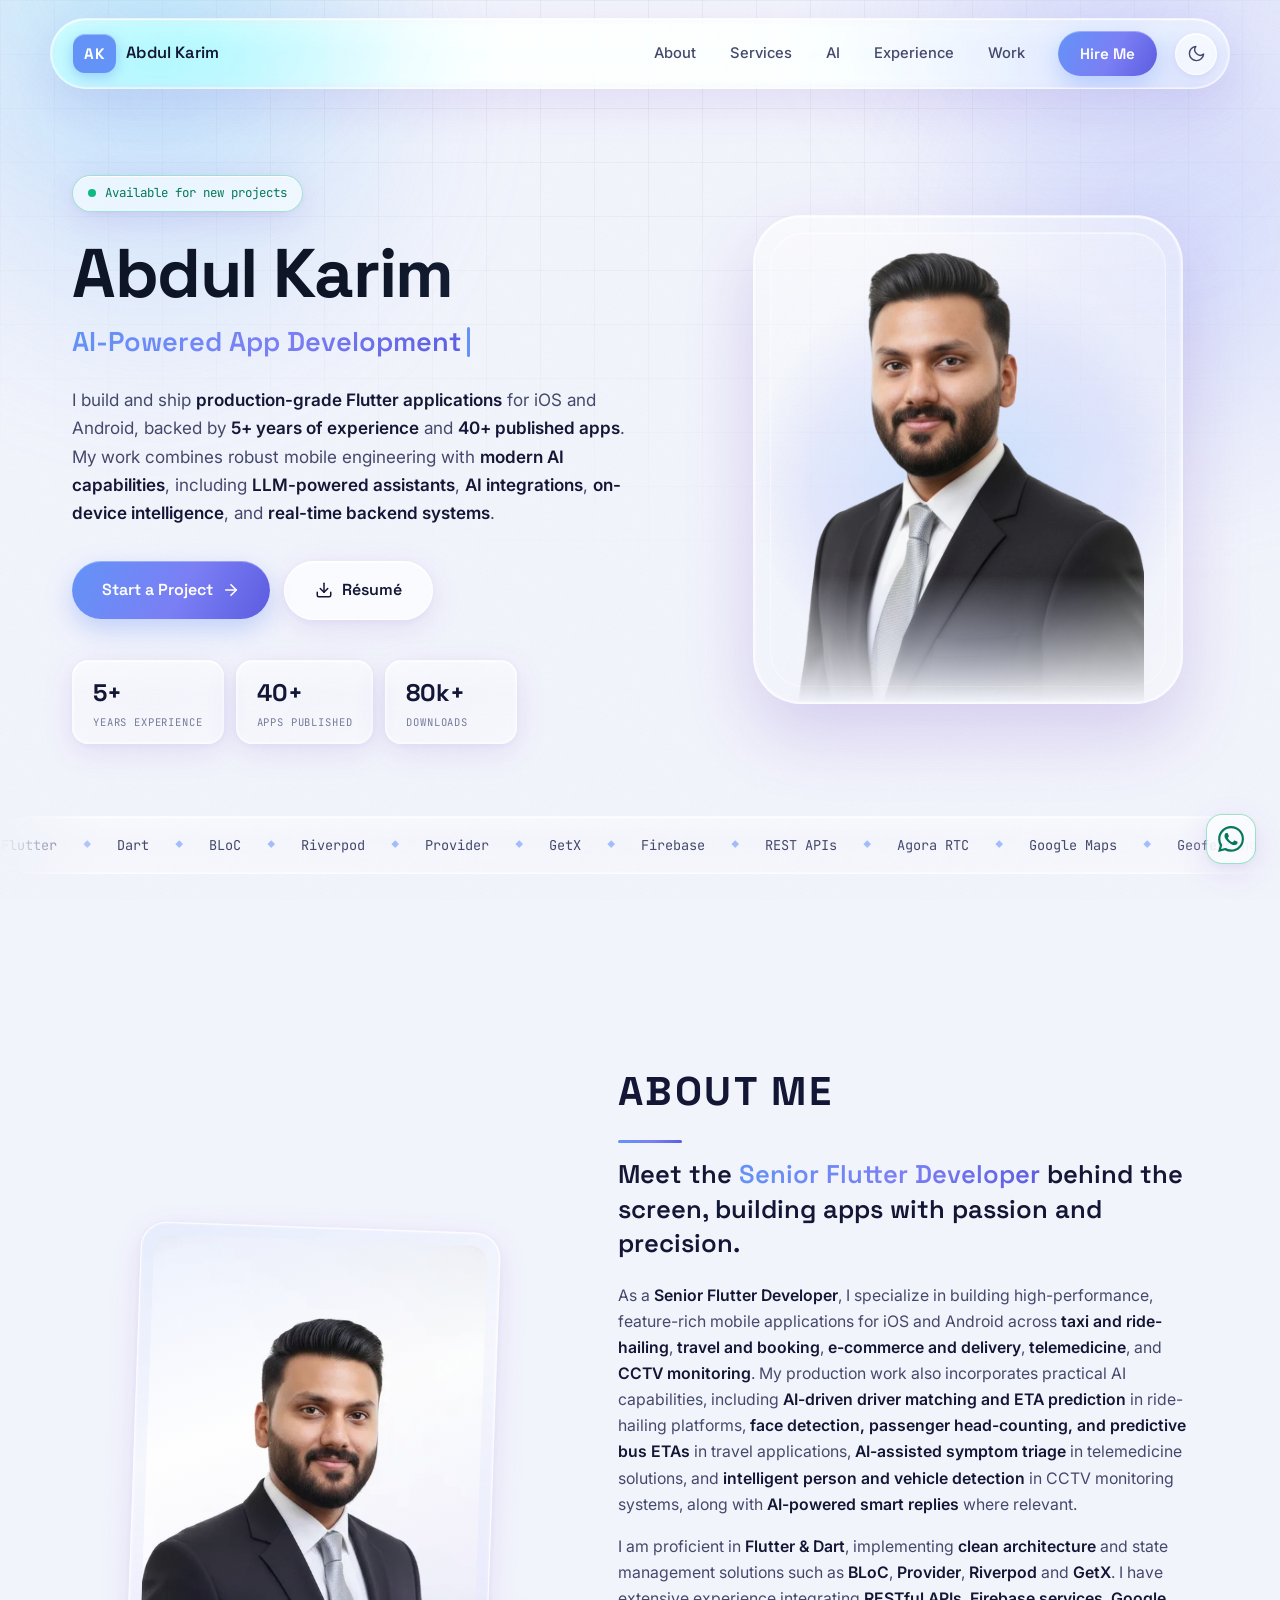
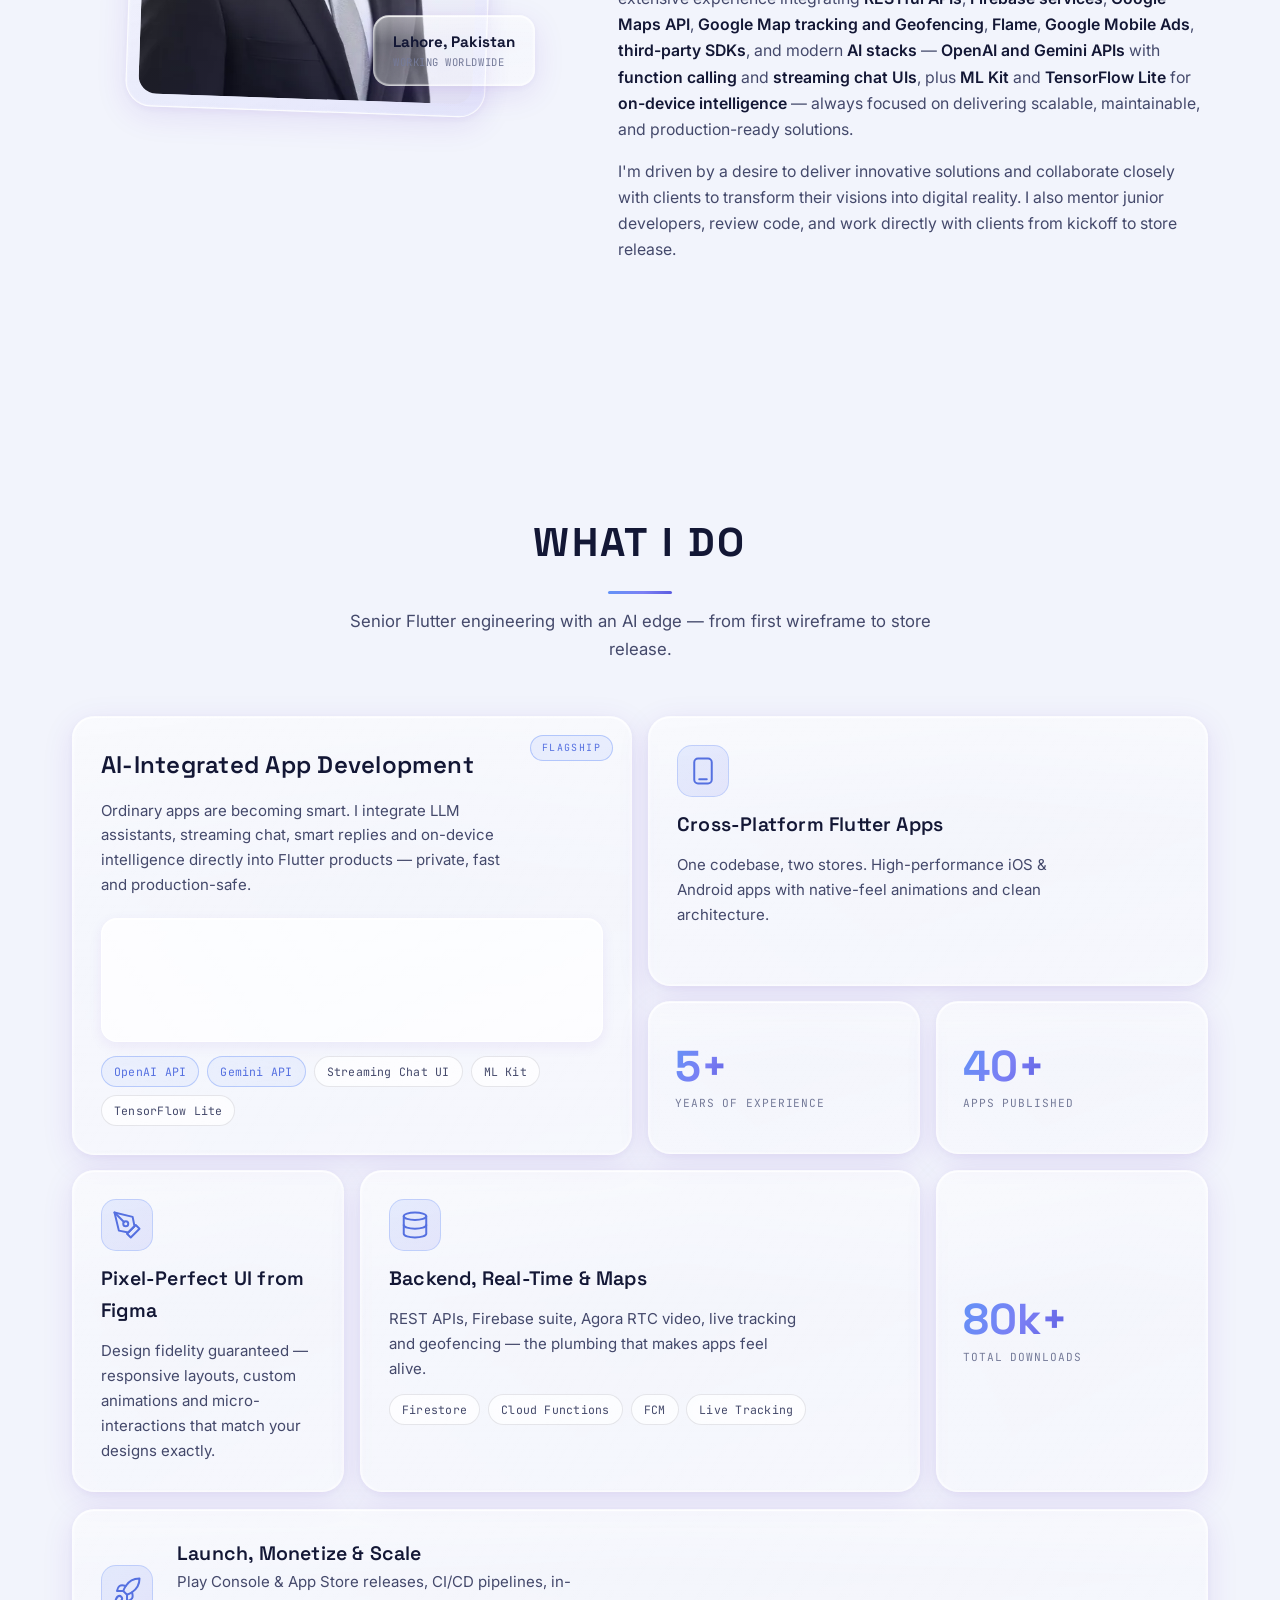
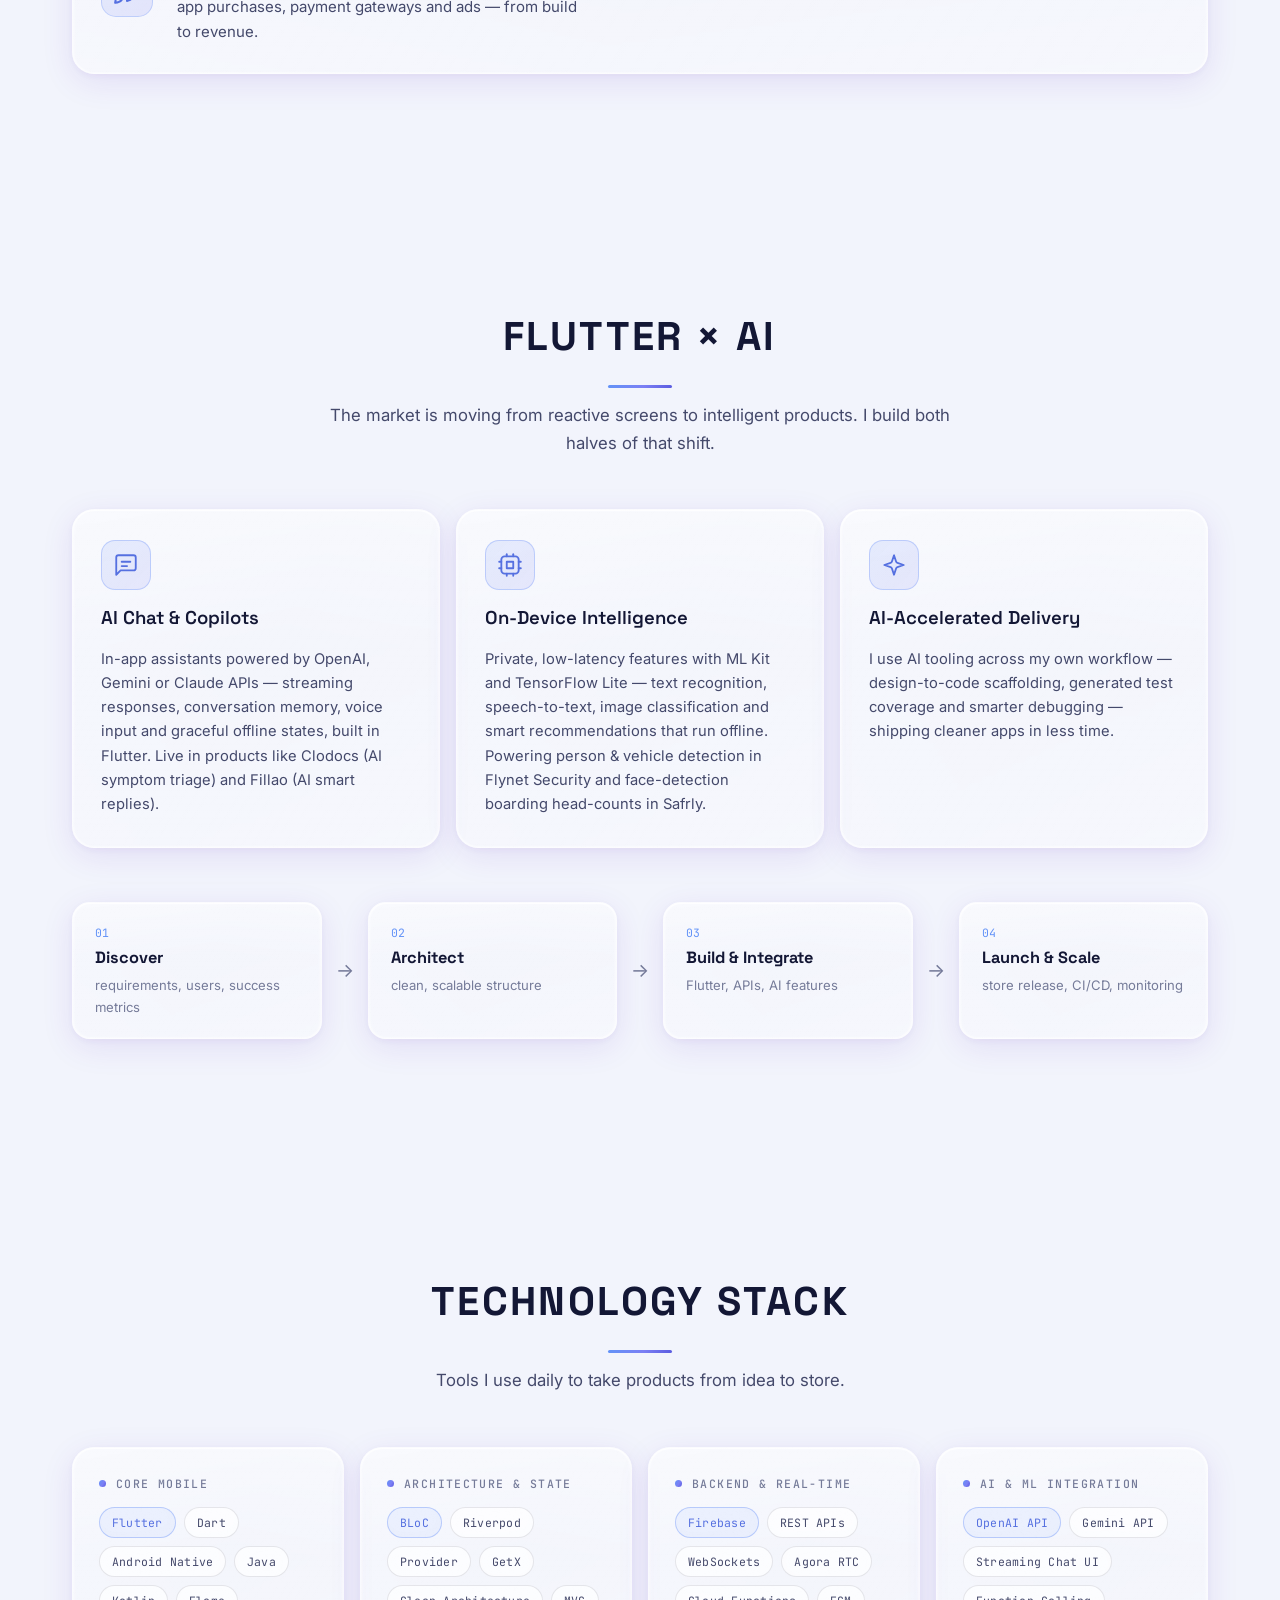
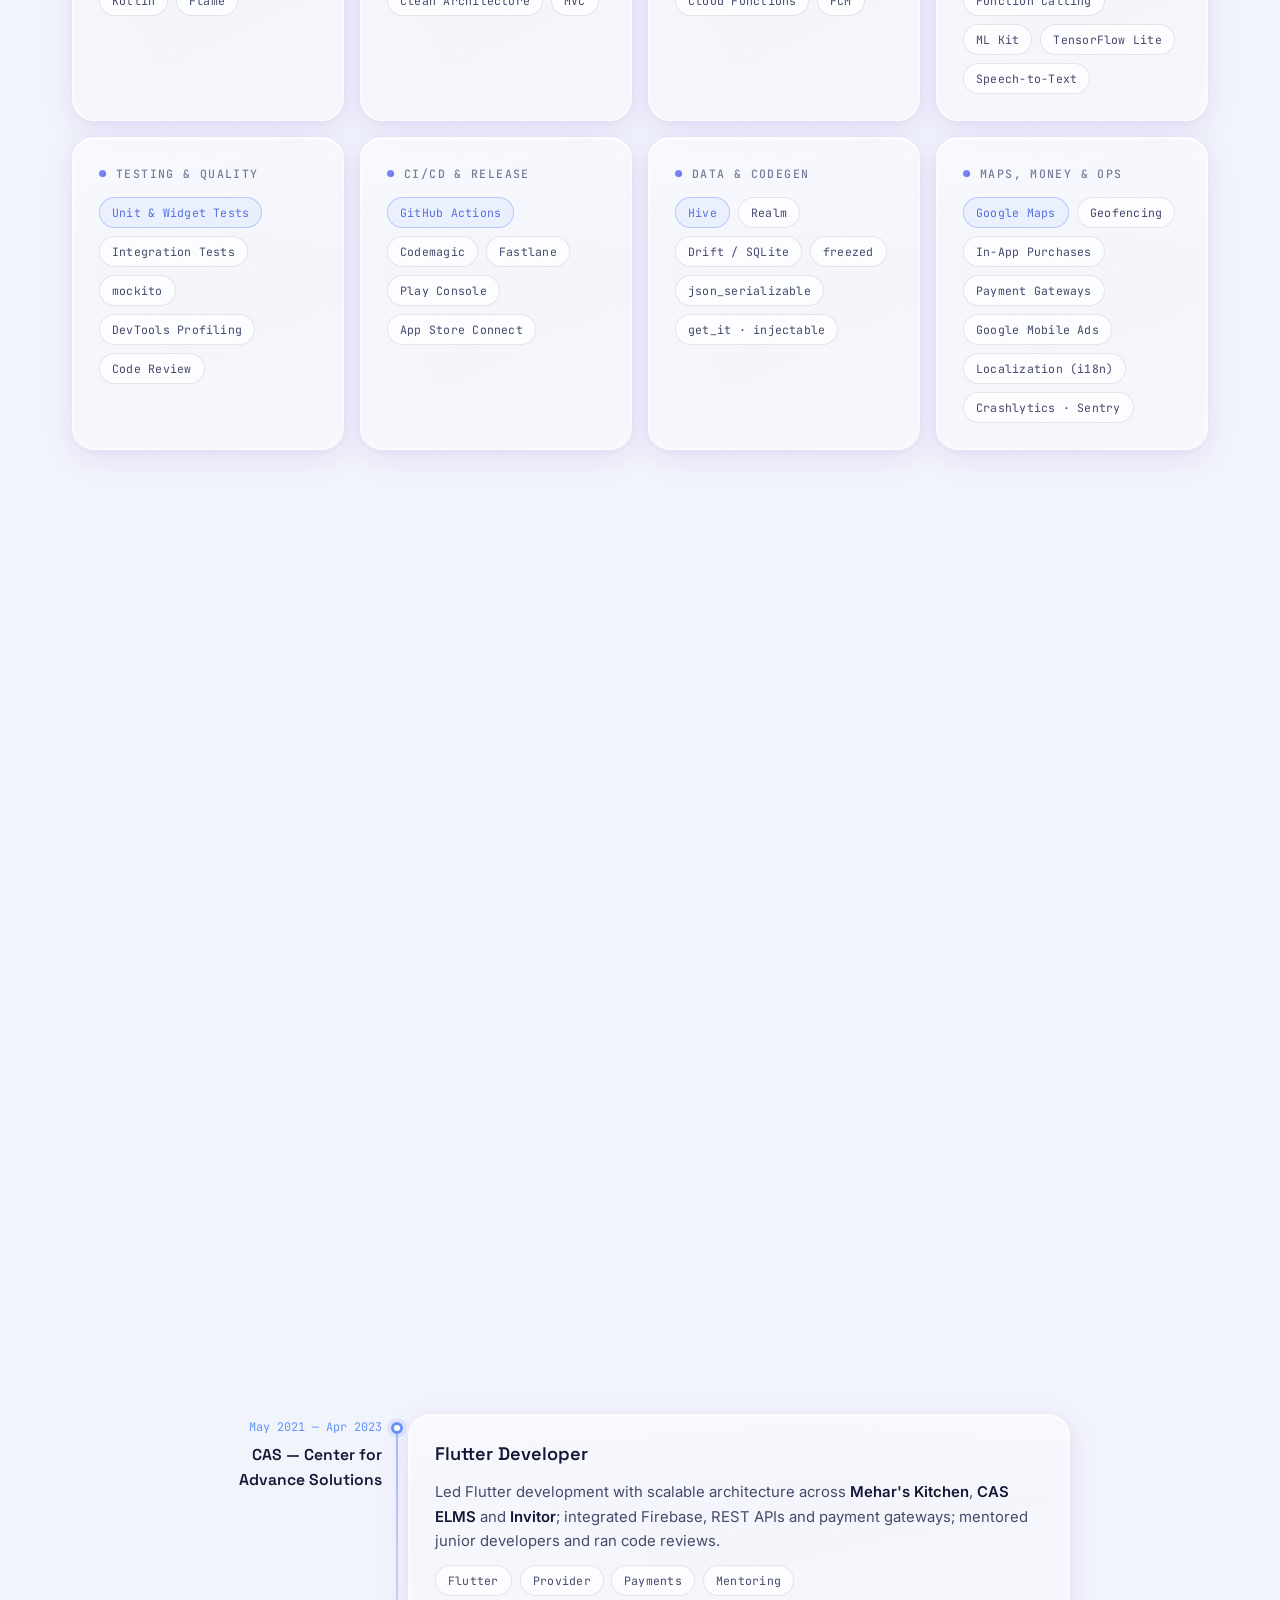
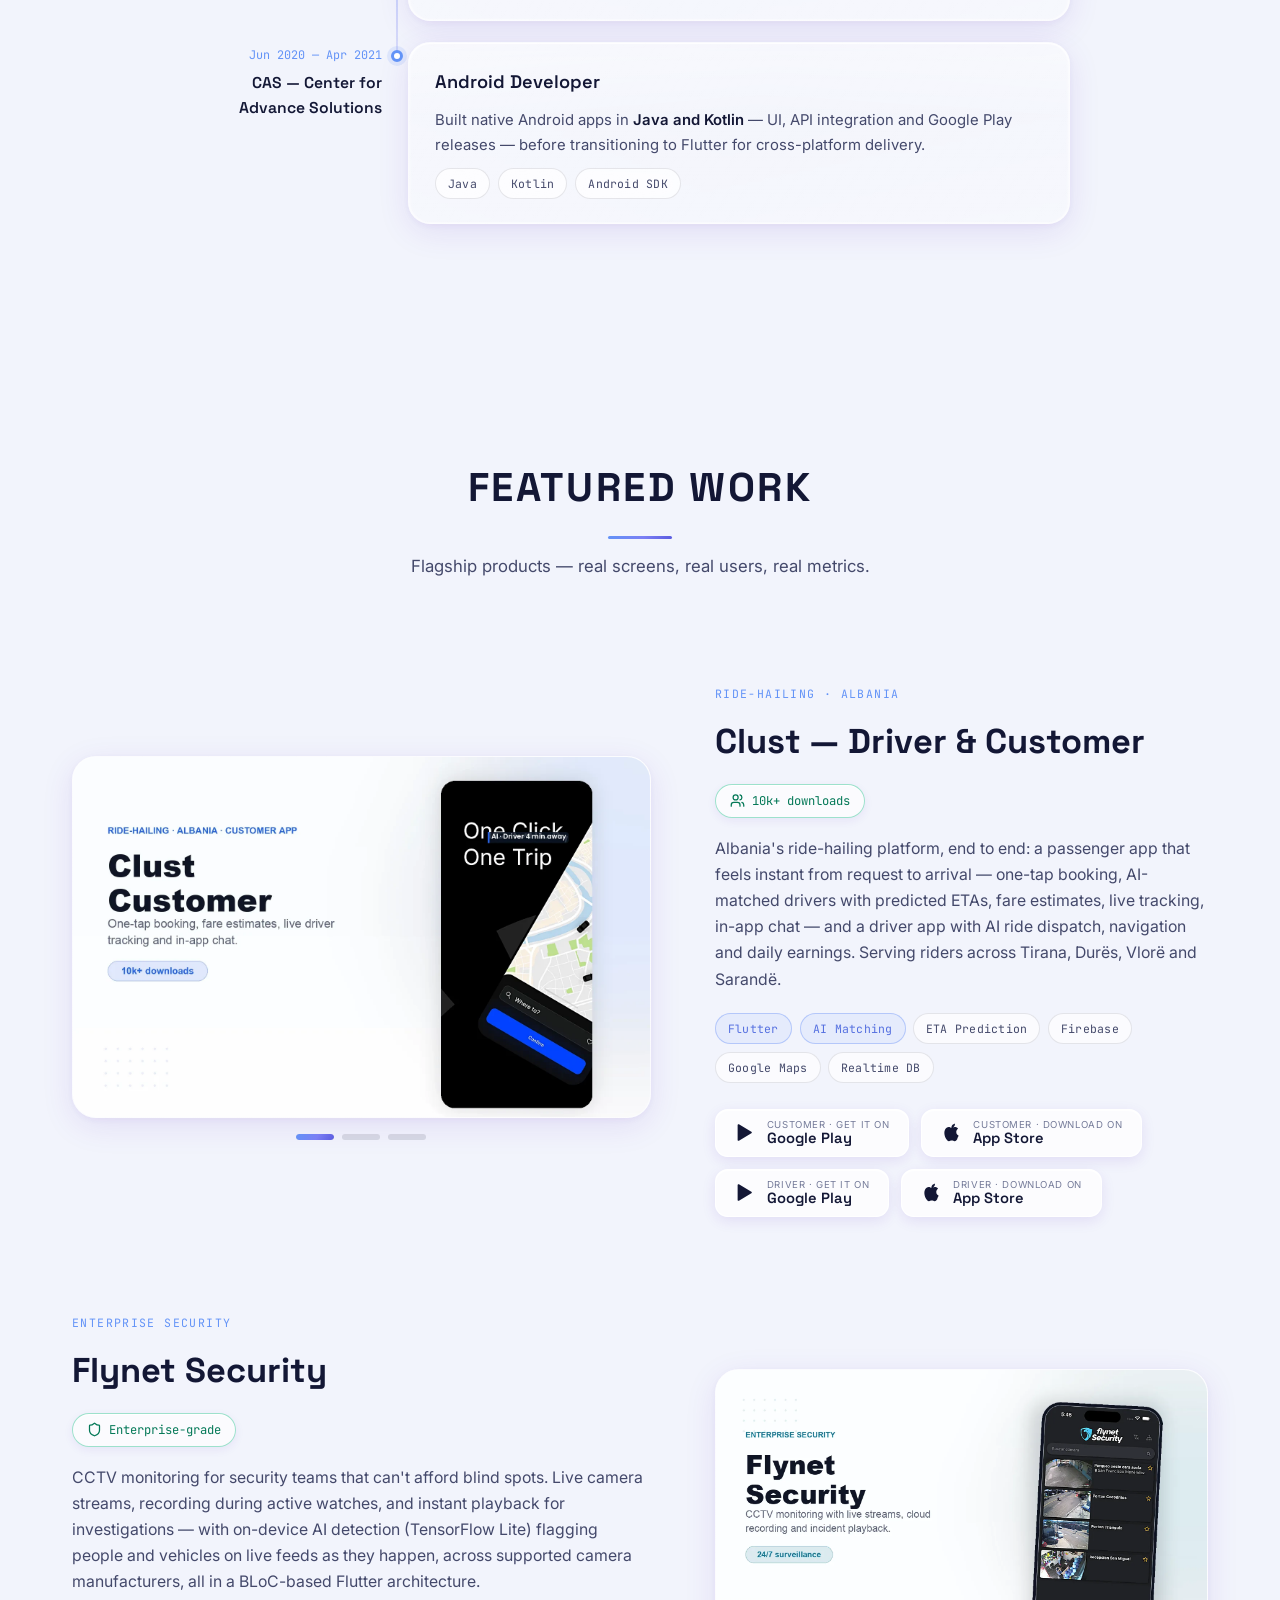
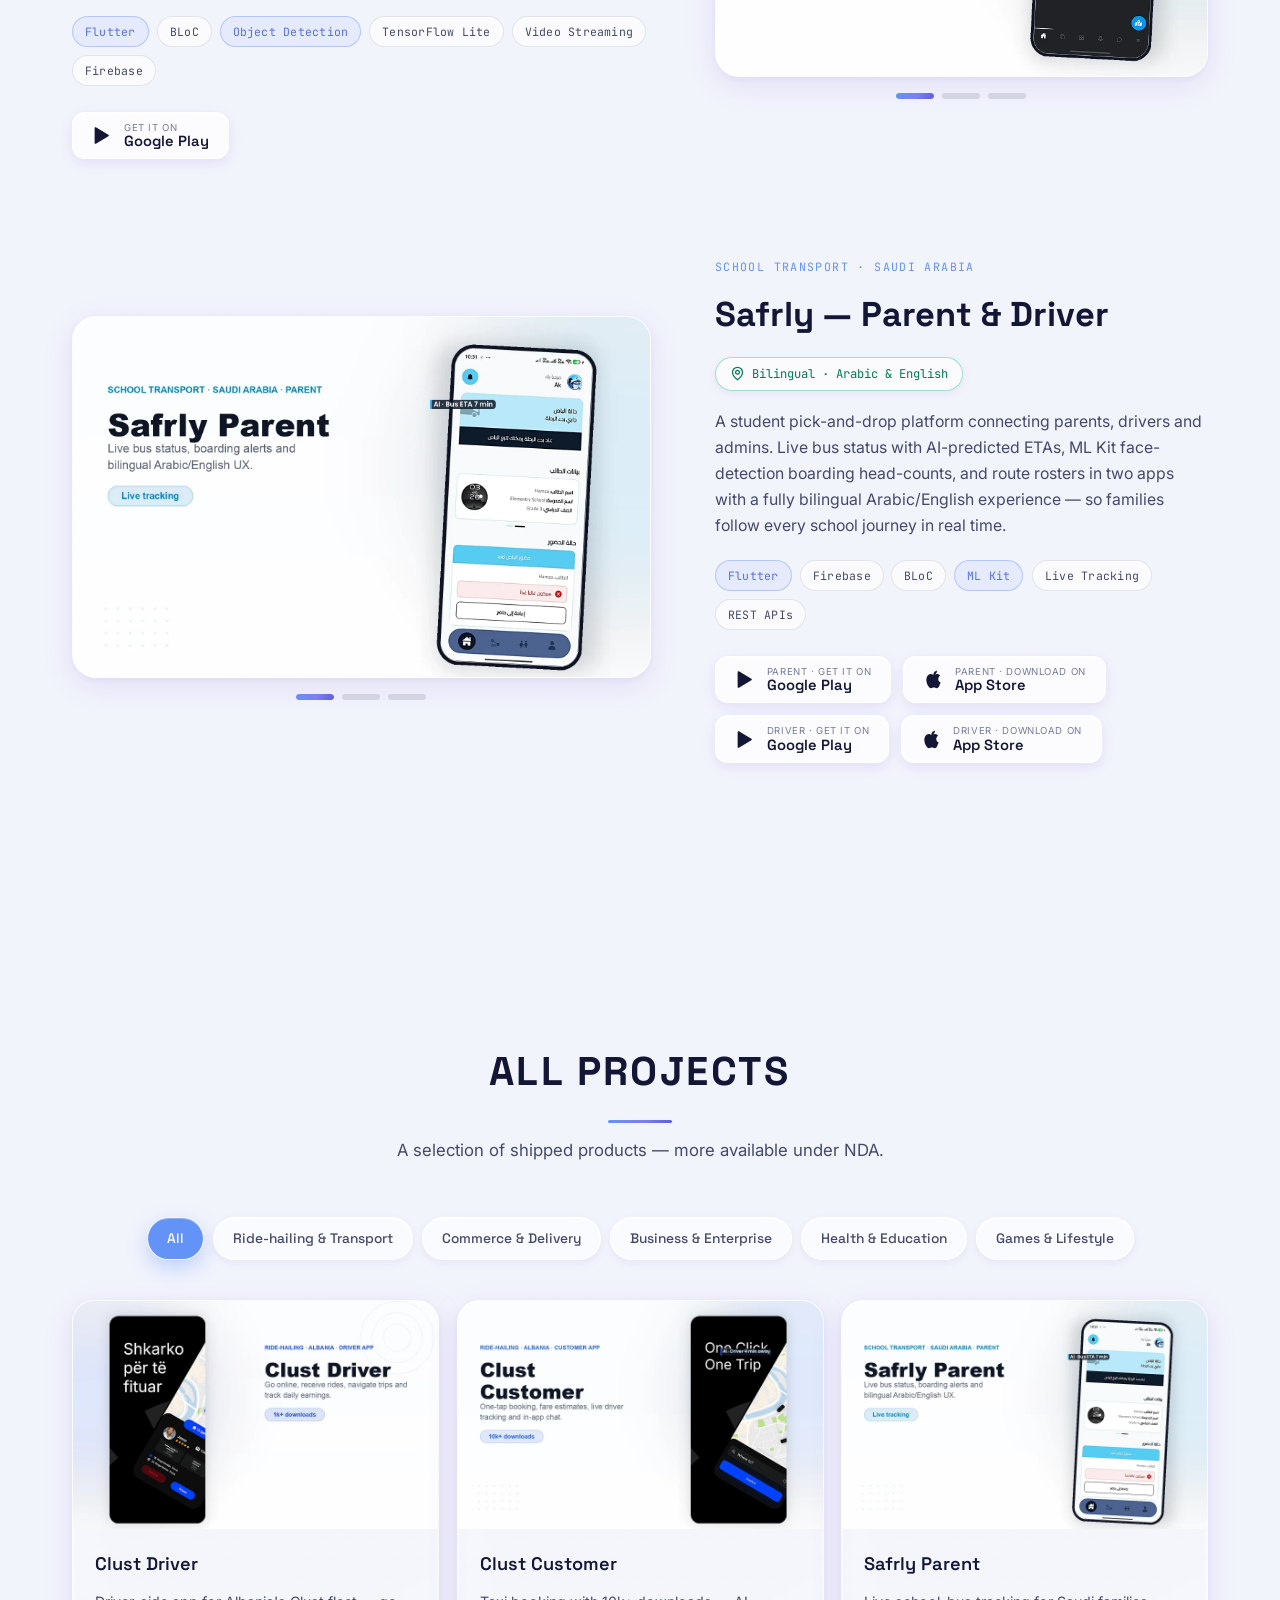
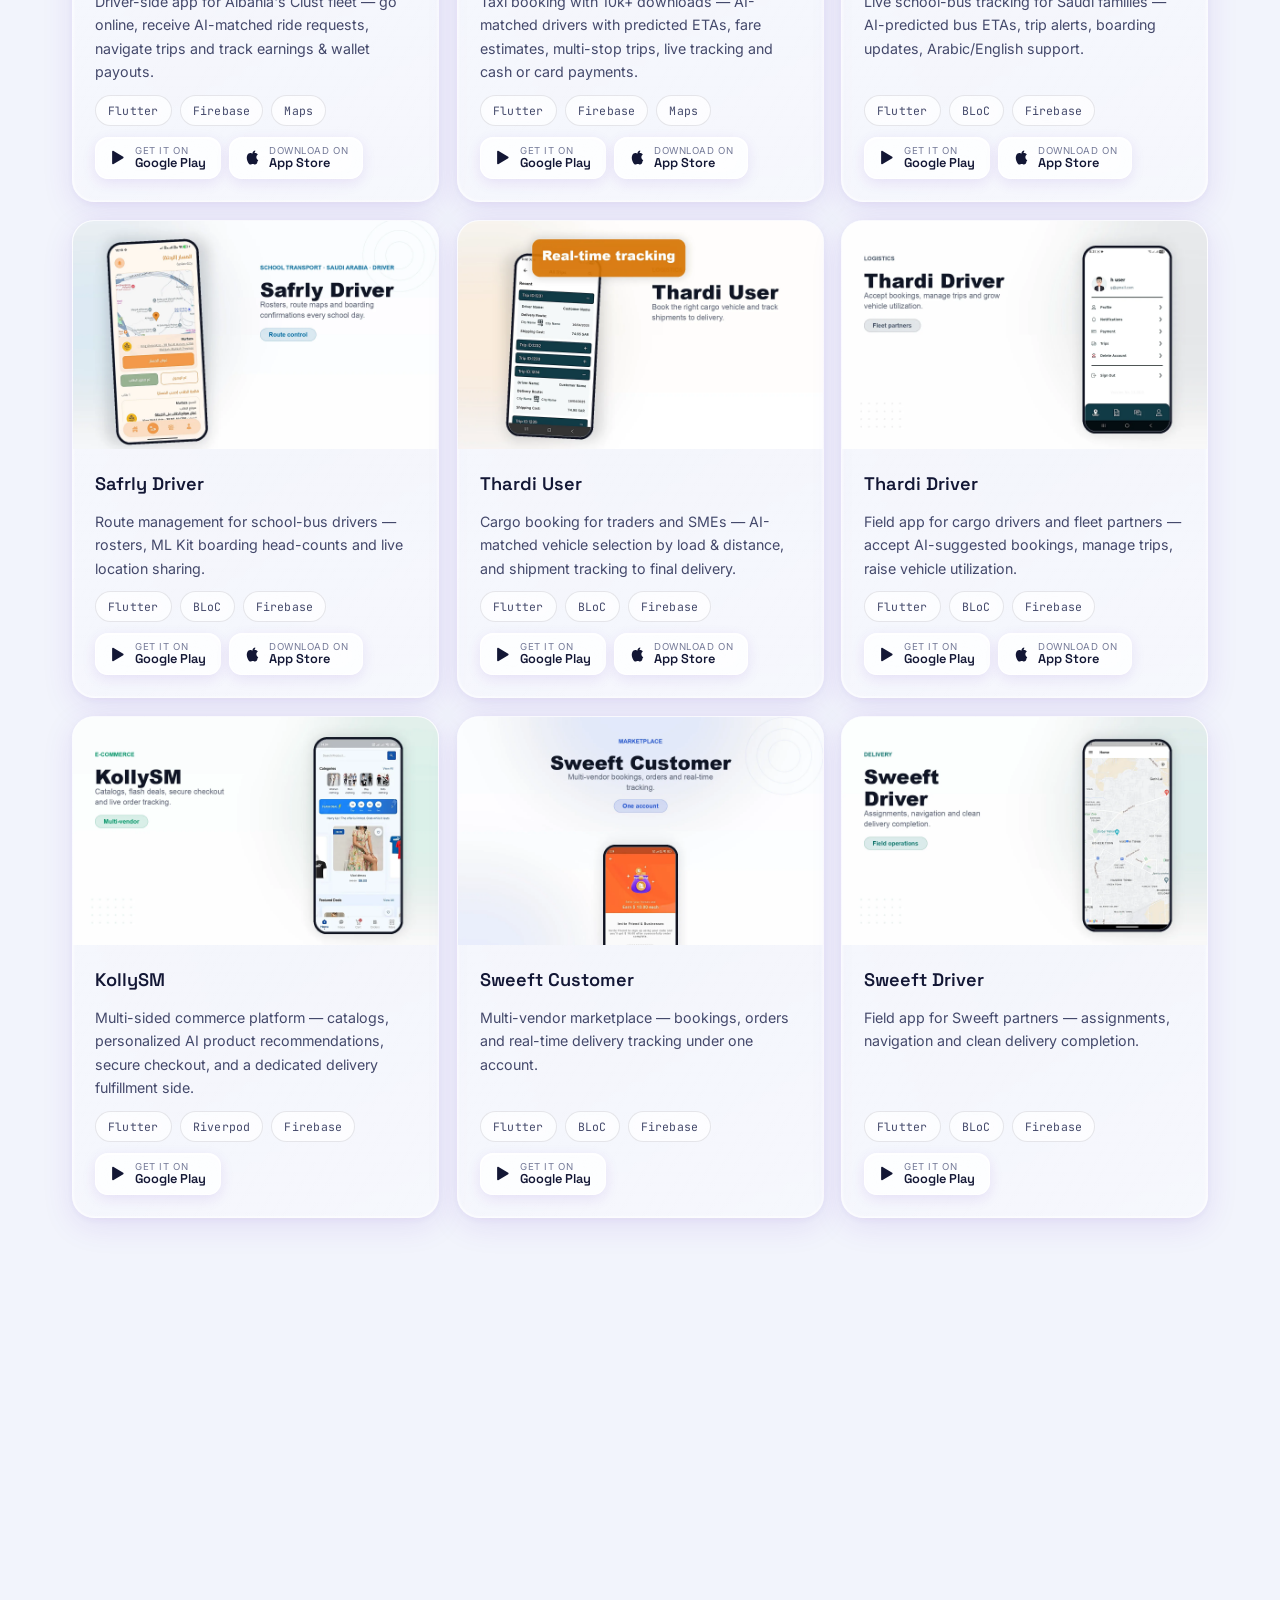
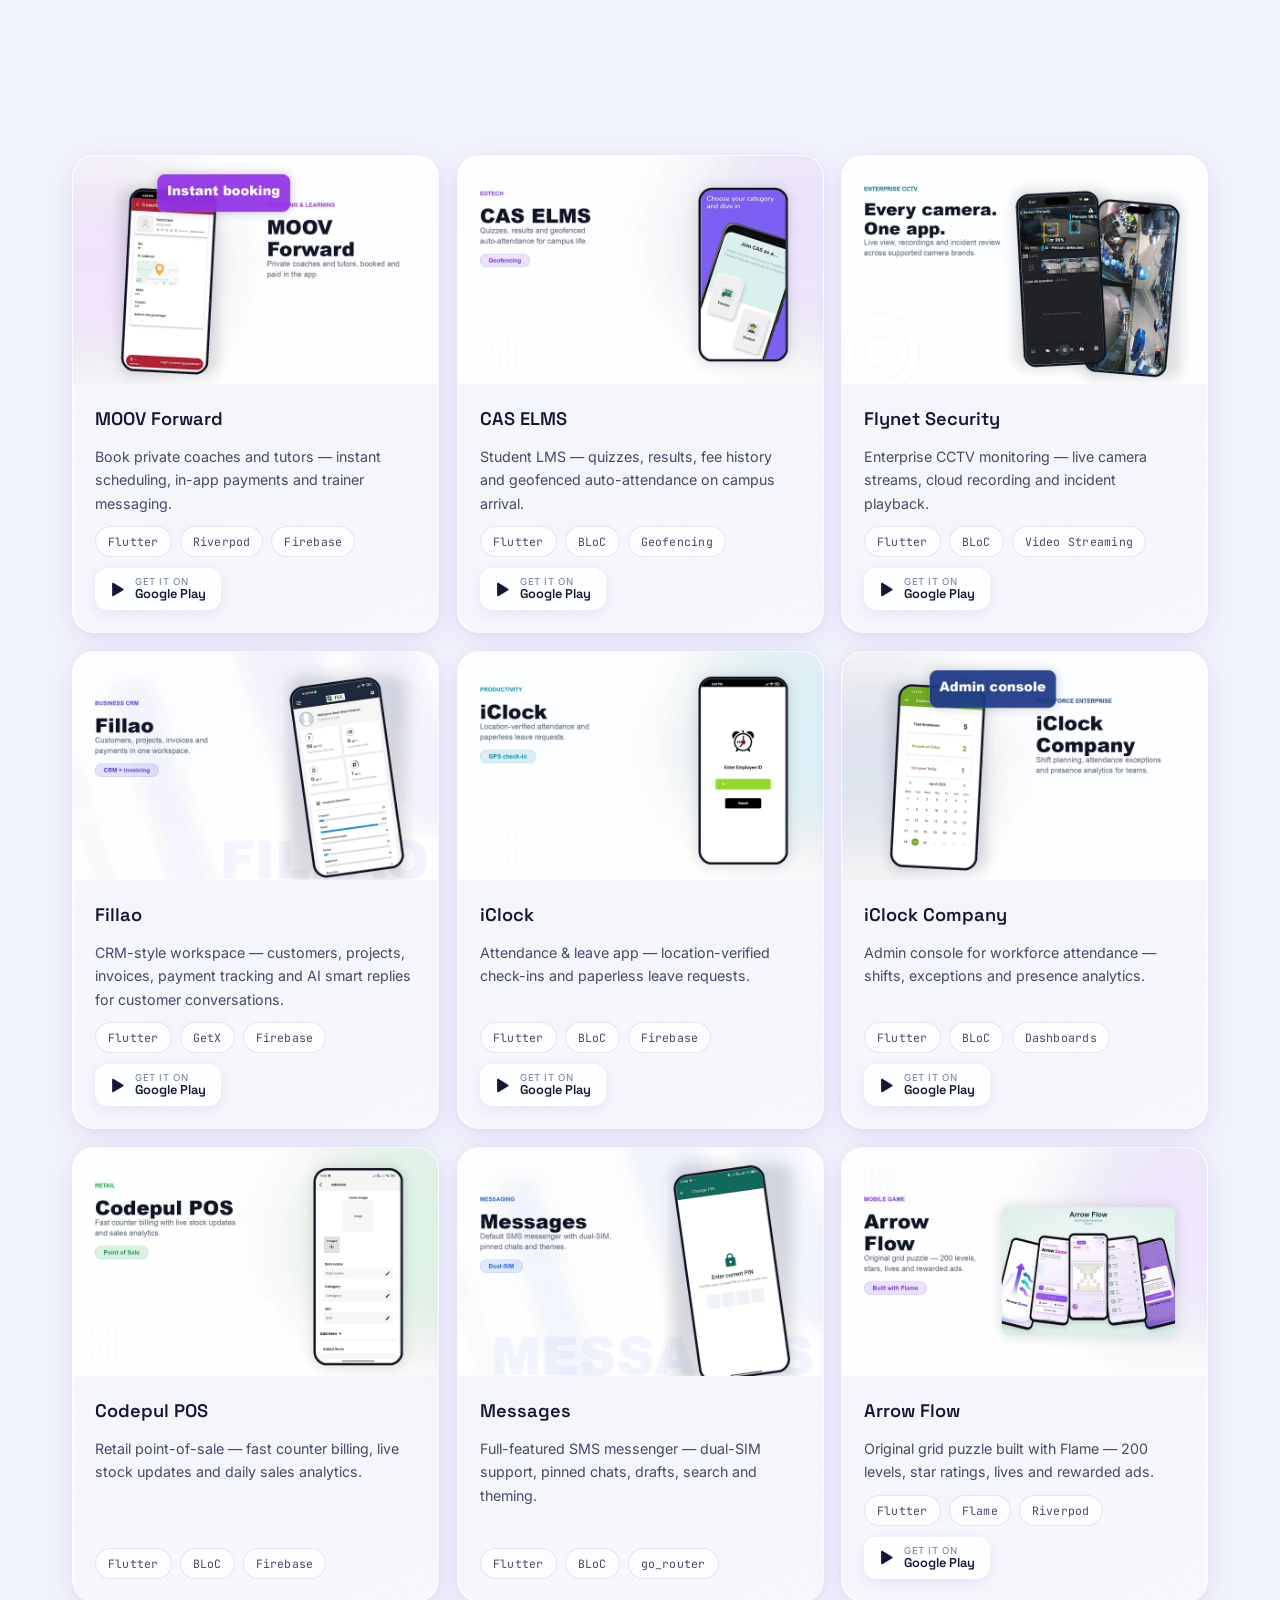
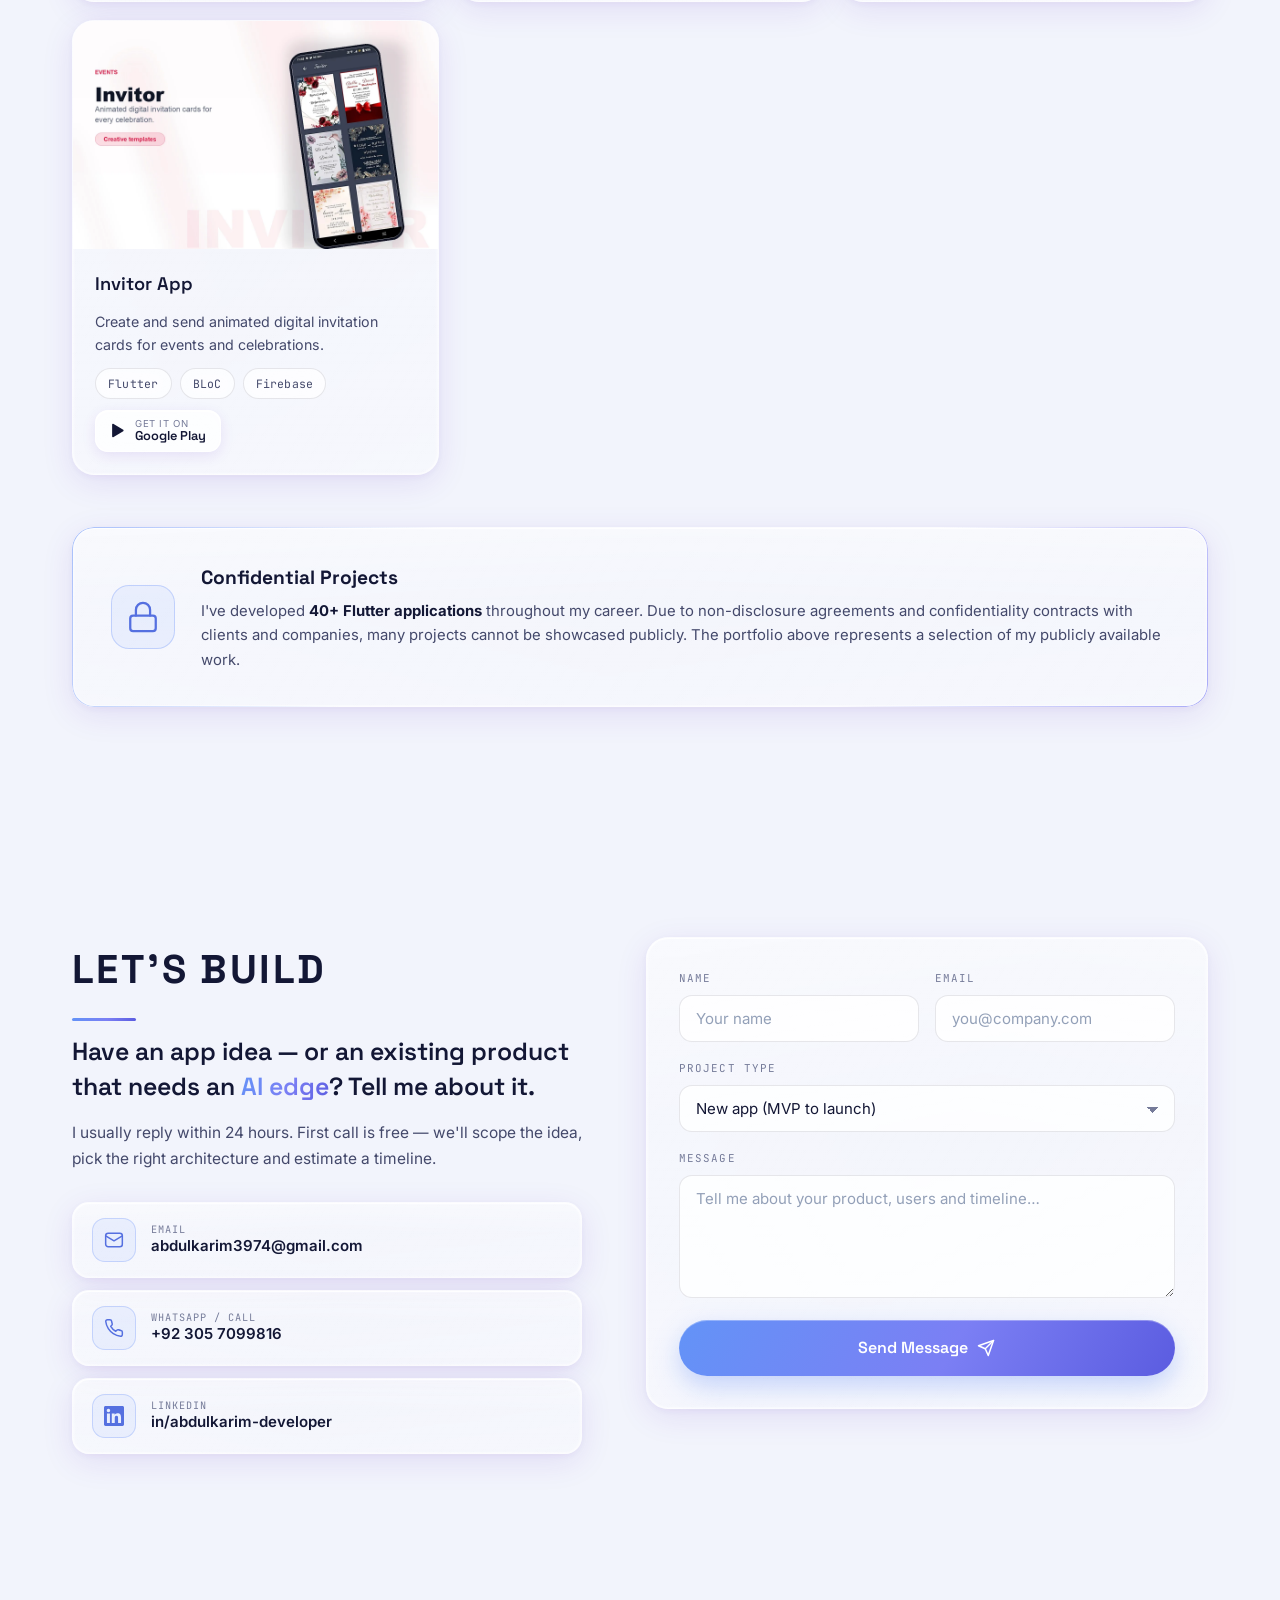
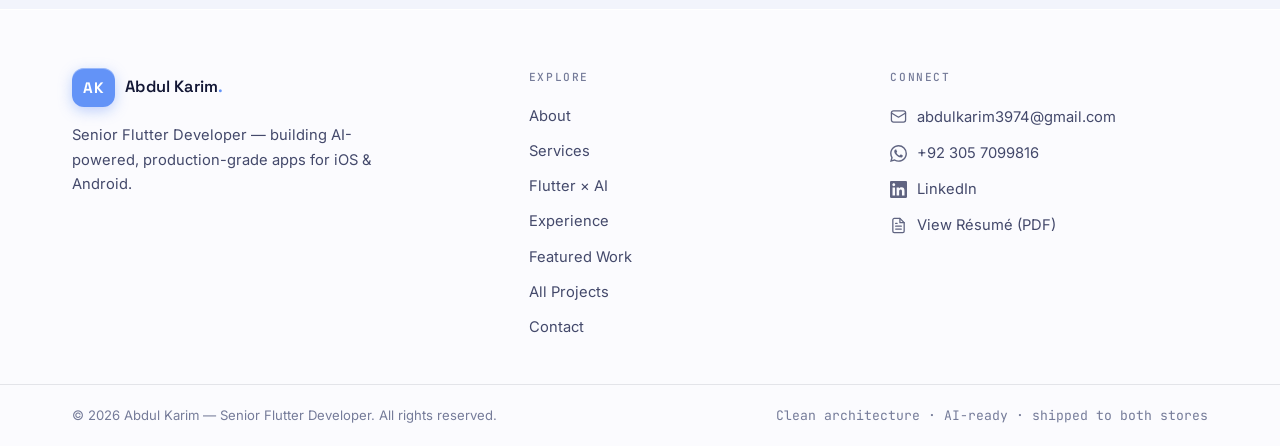
==== index.html @ 975da41c "Updated content and design" ====
<!DOCTYPE html>
<html lang="en">
<head>
  <meta charset="UTF-8">
  <meta name="viewport" content="width=device-width, initial-scale=1.0">
  <title>Abdul Karim — Senior Flutter Developer | AI-Powered App Development</title>
  <meta name="description" content="Senior Flutter Developer with 5+ years and 40+ apps published for iOS & Android. High-performance cross-platform apps with clean architecture, real-time backends and AI integration — 80k+ downloads.">
  <meta name="theme-color" content="#f2f4fc">
  <link rel="icon" type="image/svg+xml" href="favicon.svg">
  <link rel="canonical" href="https://abdulkarim-portfolio.netlify.app/">

  <meta property="og:type" content="website">
  <meta property="og:title" content="Abdul Karim — Senior Flutter Developer | AI-Powered App Development">
  <meta property="og:description" content="5+ years, 40+ apps published, 80k+ downloads. Cross-platform Flutter apps with clean architecture, real-time backends and AI integration.">
  <meta property="og:url" content="https://abdulkarim-portfolio.netlify.app/">
  <meta property="og:image" content="https://abdulkarim-portfolio.netlify.app/images/opt/og-image.jpg">
  <meta name="twitter:card" content="summary_large_image">
  <meta name="twitter:title" content="Abdul Karim — Senior Flutter Developer | AI-Powered App Development">
  <meta name="twitter:description" content="40+ apps published, 80k+ downloads. AI-integrated, clean architecture, shipped to both stores.">
  <meta name="twitter:image" content="https://abdulkarim-portfolio.netlify.app/images/opt/og-image.jpg">

  <link rel="preconnect" href="https://fonts.googleapis.com">
  <link rel="preconnect" href="https://fonts.gstatic.com" crossorigin>
  <link href="https://fonts.googleapis.com/css2?family=Inter:wght@400;500;600&family=JetBrains+Mono:wght@400;500&family=Space+Grotesk:wght@500;600;700&display=swap" rel="stylesheet">
  <link rel="stylesheet" href="style.css">

  <script type="application/ld+json">
  {
    "@context": "https://schema.org",
    "@type": "Person",
    "name": "Abdul Karim",
    "jobTitle": "Senior Flutter Developer",
    "description": "Senior Flutter Developer building AI-integrated, cross-platform mobile apps for iOS and Android.",
    "email": "mailto:abdulkarim3974@gmail.com",
    "telephone": "+923057099816",
    "address": { "@type": "PostalAddress", "addressLocality": "Lahore", "addressCountry": "PK" },
    "url": "https://abdulkarim-portfolio.netlify.app/",
    "sameAs": ["https://www.linkedin.com/in/abdulkarim-developer"],
    "knowsAbout": ["Flutter", "Dart", "AI Integration", "Firebase", "Clean Architecture", "BLoC", "Riverpod"]
  }
  </script>
</head>
<body>

  <!-- ============ Animated light-glass background ============ -->
  <div class="bg-scene" aria-hidden="true">
    <div class="plx" data-depth="26"><div class="bg-blob bg-blob--1"></div></div>
    <div class="plx" data-depth="-34"><div class="bg-blob bg-blob--2"></div></div>
    <div class="plx" data-depth="18"><div class="bg-blob bg-blob--3"></div></div>
    <div class="plx" data-depth="-22"><div class="bg-blob bg-blob--4"></div></div>
    <div class="bg-grid"></div>
    <div class="bg-noise"></div>
  </div>
  <div class="scroll-progress" aria-hidden="true"><span id="progressBar"></span></div>

  <!-- ============ Header ============ -->
  <header class="header" id="header">
    <div class="container header__inner">
      <a href="#home" class="header__logo" aria-label="Abdul Karim — home">
        <span class="header__logo-mark">AK</span>
        <span class="header__logo-text">Abdul&nbsp;Karim</span>
        <!-- <span class="header__logo-dot">.</span> -->
      </a>
      <nav class="header__nav" id="navMenu" aria-label="Primary">
        <span class="nav-glider" aria-hidden="true"></span>
        <a href="#about" class="header__link">About</a>
        <a href="#services" class="header__link">Services</a>
        <a href="#ai" class="header__link">AI</a>
        <a href="#experience" class="header__link">Experience</a>
        <a href="#work" class="header__link">Work</a>
        <a href="#contact" class="btn btn--primary header__nav-cta">Hire Me</a>
      </nav>
      <a href="#contact" class="btn btn--primary header__cta">Hire Me</a>
      <button class="theme-toggle" id="themeToggle" aria-label="Toggle dark mode" aria-pressed="false">
        <svg class="ic-moon" viewBox="0 0 24 24" fill="none" stroke="currentColor" stroke-width="1.8" stroke-linecap="round" stroke-linejoin="round" aria-hidden="true"><path d="M21 12.79A9 9 0 1 1 11.21 3 7 7 0 0 0 21 12.79z"/></svg>
        <svg class="ic-sun" viewBox="0 0 24 24" fill="none" stroke="currentColor" stroke-width="1.8" stroke-linecap="round" stroke-linejoin="round" aria-hidden="true"><circle cx="12" cy="12" r="4"/><path d="M12 2v2M12 20v2M4.93 4.93l1.41 1.41M17.66 17.66l1.41 1.41M2 12h2M20 12h2M4.93 19.07l1.41-1.41M17.66 6.34l1.41-1.41"/></svg>
      </button>
      <button class="header__menu-btn" id="menuBtn" aria-label="Toggle menu" aria-expanded="false">
        <span></span><span></span><span></span>
      </button>
    </div>
  </header>

  <main>
    <!-- ============ Hero ============ -->
    <section class="hero hero--v2" id="home">
      <div class="container hero__inner">
        <div class="hero__content">
          <div class="hero__badge" data-reveal>
            <span class="hero__badge-dot" aria-hidden="true"></span>
            Available for new projects
          </div>
          <h1 class="hero__heading" data-reveal style="--d:.08s">
            <span class="hero__title">Abdul Karim</span>
            <span class="hero__typing-row">
              <span class="hero__typing" id="typing" aria-live="polite">Senior Flutter Developer</span><span class="hero__caret" aria-hidden="true"></span>
            </span>
          </h1>
          <p class="hero__text" data-reveal style="--d:.16s">
            I build and ship <strong>production-grade Flutter applications</strong> for
            iOS and Android, backed by <strong>5+ years of experience</strong> and
            <strong>40+ published apps</strong>. My work combines robust mobile engineering with
            <strong>modern AI capabilities</strong>, including <strong>LLM-powered assistants</strong>,
            <strong>AI integrations</strong>, <strong>on-device intelligence</strong>, and
            <strong>real-time backend systems</strong>.
          </p>
          <div class="hero__actions" data-reveal style="--d:.24s">
            <a href="#contact" class="btn btn--primary btn--lg">
              Start a Project
              <svg width="18" height="18" viewBox="0 0 24 24" fill="none" stroke="currentColor" stroke-width="2.2" stroke-linecap="round" stroke-linejoin="round"><path d="M5 12h14"/><path d="m12 5 7 7-7 7"/></svg>
            </a>
            <a href="Abdul_Karim_Senior_AI_Powered_Flutter_Development_Resume.pdf" target="_blank" rel="noopener" class="btn btn--glass btn--lg">
              <svg width="18" height="18" viewBox="0 0 24 24" fill="none" stroke="currentColor" stroke-width="2" stroke-linecap="round" stroke-linejoin="round"><path d="M21 15v4a2 2 0 0 1-2 2H5a2 2 0 0 1-2-2v-4"/><polyline points="7 10 12 15 17 10"/><line x1="12" y1="15" x2="12" y2="3"/></svg>
              Résumé
            </a>
          </div>
          <dl class="hero__stats" data-reveal style="--d:.32s">
            <div class="hero__stat glass"><dt>Years experience</dt><dd><span data-count="5">0</span>+</dd></div>
            <div class="hero__stat glass"><dt>Apps published</dt><dd><span data-count="40">0</span>+</dd></div>
            <div class="hero__stat glass"><dt>Downloads</dt><dd><span data-count="80">0</span>k+</dd></div>
          </dl>
        </div>

        <div class="hv-visual" data-reveal style="--d:.18s">
          <div class="hv-glow" aria-hidden="true"></div>
          <div class="hv-card">
            <div class="hv-layer hv-layer--back" aria-hidden="true"></div>
            <img src="images/opt/hero.webp" alt="Abdul Karim — Senior Flutter Developer" class="hv-photo" width="770" height="1000" fetchpriority="high">
            <div class="hv-layer hv-layer--front" aria-hidden="true"></div>
          </div>
        </div>
      </div>

      <div class="marquee glass" aria-hidden="true">
        <div class="marquee__track">
          <span>Flutter</span><i>◆</i><span>Dart</span><i>◆</i><span>BLoC</span><i>◆</i><span>Riverpod</span><i>◆</i><span>Provider</span><i>◆</i><span>GetX</span><i>◆</i><span>Firebase</span><i>◆</i><span>REST APIs</span><i>◆</i><span>Agora RTC</span><i>◆</i><span>Google Maps</span><i>◆</i><span>Geofencing</span><i>◆</i><span>Flame</span><i>◆</i><span>Hive</span><i>◆</i><span>OpenAI API</span><i>◆</i><span>Gemini API</span><i>◆</i><span>ML Kit</span><i>◆</i><span>CI/CD</span><i>◆</i><span>In-App Purchases</span><i>◆</i>
          <span>Flutter</span><i>◆</i><span>Dart</span><i>◆</i><span>BLoC</span><i>◆</i><span>Riverpod</span><i>◆</i><span>Provider</span><i>◆</i><span>GetX</span><i>◆</i><span>Firebase</span><i>◆</i><span>REST APIs</span><i>◆</i><span>Agora RTC</span><i>◆</i><span>Google Maps</span><i>◆</i><span>Geofencing</span><i>◆</i><span>Flame</span><i>◆</i><span>Hive</span><i>◆</i><span>OpenAI API</span><i>◆</i><span>Gemini API</span><i>◆</i><span>ML Kit</span><i>◆</i><span>CI/CD</span><i>◆</i><span>In-App Purchases</span><i>◆</i>
        </div>
      </div>
    </section>

    <!-- ============ About ============ -->
    <section class="section about" id="about">
      <div class="container about__inner">
        <div class="about__visual" data-reveal>
          <div class="about__frame glass">
            <img src="images/opt/about.webp" alt="Abdul Karim" class="about__photo" width="466" height="640" loading="lazy">
          </div>
          <div class="about__badge glass" aria-hidden="true">
            <strong>Lahore, Pakistan</strong>
            <span>working worldwide</span>
          </div>
        </div>
        <div class="about__content" data-reveal style="--d:.1s">
          <h2 class="section-heading">ABOUT ME</h2>
          <h3 class="about__subheading">Meet the <span class="gradient-text">Senior Flutter Developer</span> behind the screen, building apps with passion and precision.</h3>
<p class="about__text">
  As a <strong>Senior Flutter Developer</strong>, I specialize in building high-performance,
  feature-rich mobile applications for iOS and Android across <strong>taxi and ride-hailing</strong>,
  <strong>travel and booking</strong>, <strong>e-commerce and delivery</strong>,
  <strong>telemedicine</strong>, and <strong>CCTV monitoring</strong>. My production work also
  incorporates practical AI capabilities, including <strong>AI-driven driver matching and ETA prediction</strong>
  in ride-hailing platforms, <strong>face detection, passenger head-counting, and predictive bus ETAs</strong>
  in travel applications, <strong>AI-assisted symptom triage</strong> in telemedicine solutions,
  and <strong>intelligent person and vehicle detection</strong> in CCTV monitoring systems,
  along with <strong>AI-powered smart replies</strong> where relevant.
</p>
          <p class="about__text">
            I am proficient in <strong>Flutter &amp; Dart</strong>, implementing <strong>clean architecture</strong> and
            state management solutions such as <strong>BLoC</strong>, <strong>Provider</strong>, <strong>Riverpod</strong> and
            <strong>GetX</strong>. I have extensive experience integrating <strong>RESTful APIs</strong>,
            <strong>Firebase services</strong>, <strong>Google Maps API</strong>, <strong>Google Map tracking and Geofencing</strong>,
            <strong>Flame</strong>, <strong>Google Mobile Ads</strong>, <strong>third-party SDKs</strong>, and modern
            <strong>AI stacks</strong> — <strong>OpenAI and Gemini APIs</strong> with <strong>function calling</strong> and
            <strong>streaming chat UIs</strong>, plus <strong>ML Kit</strong> and <strong>TensorFlow Lite</strong> for
            <strong>on-device intelligence</strong> — always focused on delivering scalable, maintainable, and
            production-ready solutions.
          </p>
          <p class="about__text">
            I'm driven by a desire to deliver innovative solutions and collaborate closely with clients
            to transform their visions into digital reality. I also mentor junior developers, review code,
            and work directly with clients from kickoff to store release.
          </p>
        </div>
      </div>
    </section>

    <!-- ============ Services bento ============ -->
    <section class="section services" id="services">
      <div class="container">
        <h2 class="section-heading section-heading--centered" data-reveal>WHAT I DO</h2>
        <p class="section-subheading section-subheading--centered" data-reveal style="--d:.06s">
          Senior Flutter engineering with an AI edge — from first wireframe to store release.
        </p>

        <div class="bento">
          <article class="bento__tile bento__tile--ai glass tilt" data-reveal>
            <span class="bento__tag">Flagship</span>
            <h3 class="bento__title">AI-Integrated App Development</h3>
            <p class="bento__desc">Ordinary apps are becoming smart. I integrate LLM assistants, streaming chat, smart replies and on-device intelligence directly into Flutter products — private, fast and production-safe.</p>
            <div class="ai-demo" aria-hidden="true">
              <div class="ai-demo__msg ai-demo__msg--user">Summarize today's orders</div>
              <div class="ai-demo__msg ai-demo__msg--bot">
                <span class="ai-demo__dots"><i></i><i></i><i></i></span>
                <span class="ai-demo__reply">32 orders · 4 delayed · suggest rerouting 2 drivers</span>
              </div>
            </div>
            <div class="pill-row">
              <span class="pill pill--accent">OpenAI API</span><span class="pill pill--accent">Gemini API</span><span class="pill">Streaming Chat UI</span><span class="pill">ML Kit</span><span class="pill">TensorFlow Lite</span>
            </div>
          </article>

          <article class="bento__tile glass tilt" data-reveal style="--d:.06s">
            <div class="bento__icon" aria-hidden="true">
              <svg width="30" height="30" viewBox="0 0 24 24" fill="none" stroke="currentColor" stroke-width="1.6" stroke-linecap="round" stroke-linejoin="round"><rect x="5" y="2" width="14" height="20" rx="3"/><line x1="9" y1="18.5" x2="15" y2="18.5"/></svg>
            </div>
            <h3 class="bento__title">Cross-Platform Flutter Apps</h3>
            <p class="bento__desc">One codebase, two stores. High-performance iOS &amp; Android apps with native-feel animations and clean architecture.</p>
          </article>

          <article class="bento__tile bento__tile--stat glass tilt" data-reveal style="--d:.12s">
            <span class="bento__stat-num"><span data-count="5">0</span>+</span>
            <span class="bento__stat-label">Years of experience</span>
          </article>

          <article class="bento__tile bento__tile--stat glass tilt" data-reveal style="--d:.18s">
            <span class="bento__stat-num"><span data-count="40">0</span>+</span>
            <span class="bento__stat-label">Apps published</span>
          </article>

          <article class="bento__tile glass tilt" data-reveal style="--d:.1s">
            <div class="bento__icon" aria-hidden="true">
              <svg width="30" height="30" viewBox="0 0 24 24" fill="none" stroke="currentColor" stroke-width="1.6" stroke-linecap="round" stroke-linejoin="round"><path d="M12 19l7-7 3 3-7 7-3-3z"/><path d="M18 13l-1.5-7.5L2 2l3.5 14.5L13 18l5-5z"/><path d="M2 2l7.586 7.586"/><circle cx="11" cy="11" r="2"/></svg>
            </div>
            <h3 class="bento__title">Pixel-Perfect UI from Figma</h3>
            <p class="bento__desc">Design fidelity guaranteed — responsive layouts, custom animations and micro-interactions that match your designs exactly.</p>
          </article>

          <article class="bento__tile bento__tile--wide glass tilt" data-reveal style="--d:.16s">
            <div class="bento__icon" aria-hidden="true">
              <svg width="30" height="30" viewBox="0 0 24 24" fill="none" stroke="currentColor" stroke-width="1.6" stroke-linecap="round" stroke-linejoin="round"><ellipse cx="12" cy="5" rx="9" ry="3"/><path d="M21 12c0 1.66-4 3-9 3s-9-1.34-9-3"/><path d="M3 5v14c0 1.66 4 3 9 3s9-1.34 9-3V5"/></svg>
            </div>
            <h3 class="bento__title">Backend, Real-Time &amp; Maps</h3>
            <p class="bento__desc">REST APIs, Firebase suite, Agora RTC video, live tracking and geofencing — the plumbing that makes apps feel alive.</p>
            <div class="pill-row">
              <span class="pill">Firestore</span><span class="pill">Cloud Functions</span><span class="pill">FCM</span><span class="pill">Live Tracking</span>
            </div>
          </article>

          <article class="bento__tile bento__tile--stat glass tilt" data-reveal style="--d:.22s">
            <span class="bento__stat-num"><span data-count="80">0</span>k+</span>
            <span class="bento__stat-label">Total downloads</span>
          </article>

          <article class="bento__tile bento__tile--wide bento__tile--last glass tilt" data-reveal style="--d:.26s">
            <div class="bento__icon" aria-hidden="true">
              <svg width="30" height="30" viewBox="0 0 24 24" fill="none" stroke="currentColor" stroke-width="1.6" stroke-linecap="round" stroke-linejoin="round"><path d="M4.5 16.5c-1.5 1.26-2 5-2 5s3.74-.5 5-2c.71-.84.7-2.13-.09-2.91a2.18 2.18 0 0 0-2.91-.09z"/><path d="m12 15-3-3a22 22 0 0 1 2-3.95A12.88 12.88 0 0 1 22 2c0 2.72-.78 7.5-6 11a22.35 22.35 0 0 1-4 2z"/><path d="M9 12H4s.55-3.03 2-4c1.62-1.08 5 0 5 0"/><path d="M12 15v5s3.03-.55 4-2c1.08-1.62 0-5 0-5"/></svg>
            </div>
            <div class="bento__tile-body">
              <h3 class="bento__title">Launch, Monetize &amp; Scale</h3>
              <p class="bento__desc">Play Console &amp; App Store releases, CI/CD pipelines, in-app purchases, payment gateways and ads — from build to revenue.</p>
            </div>
          </article>
        </div>
      </div>
    </section>

    <!-- ============ AI spotlight ============ -->
    <section class="section ai" id="ai">
      <div class="container">
        <h2 class="section-heading section-heading--centered" data-reveal>FLUTTER × AI</h2>
        <p class="section-subheading section-subheading--centered" data-reveal style="--d:.06s">
          The market is moving from reactive screens to intelligent products. I build both halves of that shift.
        </p>
        <div class="ai__grid">
          <article class="ai__card glass tilt" data-reveal>
            <div class="ai__card-icon" aria-hidden="true">
              <svg width="26" height="26" viewBox="0 0 24 24" fill="none" stroke="currentColor" stroke-width="1.7" stroke-linecap="round" stroke-linejoin="round"><path d="M21 15a2 2 0 0 1-2 2H7l-4 4V5a2 2 0 0 1 2-2h14a2 2 0 0 1 2 2z"/><path d="M8 9h8"/><path d="M8 13h5"/></svg>
            </div>
            <h3>AI Chat &amp; Copilots</h3>
            <p>In-app assistants powered by OpenAI, Gemini or Claude APIs — streaming responses, conversation memory, voice input and graceful offline states, built in Flutter. Live in products like Clodocs (AI symptom triage) and Fillao (AI smart replies).</p>
          </article>
          <article class="ai__card glass tilt" data-reveal style="--d:.08s">
            <div class="ai__card-icon" aria-hidden="true">
              <svg width="26" height="26" viewBox="0 0 24 24" fill="none" stroke="currentColor" stroke-width="1.7" stroke-linecap="round" stroke-linejoin="round"><rect x="4" y="4" width="16" height="16" rx="3"/><path d="M9 9h6v6H9z"/><path d="M9 2v2"/><path d="M15 2v2"/><path d="M9 20v2"/><path d="M15 20v2"/><path d="M2 9h2"/><path d="M2 15h2"/><path d="M20 9h2"/><path d="M20 15h2"/></svg>
            </div>
            <h3>On-Device Intelligence</h3>
            <p>Private, low-latency features with ML Kit and TensorFlow Lite — text recognition, speech-to-text, image classification and smart recommendations that run offline. Powering person &amp; vehicle detection in Flynet Security and face-detection boarding head-counts in Safrly.</p>
          </article>
          <article class="ai__card glass tilt" data-reveal style="--d:.16s">
            <div class="ai__card-icon" aria-hidden="true">
              <svg width="26" height="26" viewBox="0 0 24 24" fill="none" stroke="currentColor" stroke-width="1.7" stroke-linecap="round" stroke-linejoin="round"><path d="m12 3-1.912 5.813a2 2 0 0 1-1.275 1.275L3 12l5.813 1.912a2 2 0 0 1 1.275 1.275L12 21l1.912-5.813a2 2 0 0 1 1.275-1.275L21 12l-5.813-1.912a2 2 0 0 1-1.275-1.275L12 3Z"/></svg>
            </div>
            <h3>AI-Accelerated Delivery</h3>
            <p>I use AI tooling across my own workflow — design-to-code scaffolding, generated test coverage and smarter debugging — shipping cleaner apps in less time.</p>
          </article>
        </div>
        <div class="process" data-reveal>
          <div class="process__step glass"><span>01</span><strong>Discover</strong><em>requirements, users, success metrics</em></div>
          <div class="process__arrow" aria-hidden="true">→</div>
          <div class="process__step glass"><span>02</span><strong>Architect</strong><em>clean, scalable structure</em></div>
          <div class="process__arrow" aria-hidden="true">→</div>
          <div class="process__step glass"><span>03</span><strong>Build &amp; Integrate</strong><em>Flutter, APIs, AI features</em></div>
          <div class="process__arrow" aria-hidden="true">→</div>
          <div class="process__step glass"><span>04</span><strong>Launch &amp; Scale</strong><em>store release, CI/CD, monitoring</em></div>
        </div>
      </div>
    </section>

    <!-- ============ Skills ============ -->
    <section class="section skills" id="skills">
      <div class="container">
        <h2 class="section-heading section-heading--centered" data-reveal>TECHNOLOGY STACK</h2>
        <p class="section-subheading section-subheading--centered" data-reveal style="--d:.06s">
          Tools I use daily to take products from idea to store.
        </p>
        <div class="skills__grid">
          <article class="skills__card glass tilt" data-reveal>
            <h3 class="skills__cat">Core Mobile</h3>
            <div class="pill-row">
              <span class="pill pill--accent">Flutter</span><span class="pill">Dart</span><span class="pill">Android Native</span><span class="pill">Java</span><span class="pill">Kotlin</span><span class="pill">Flame</span>
            </div>
          </article>
          <article class="skills__card glass tilt" data-reveal style="--d:.05s">
            <h3 class="skills__cat">Architecture &amp; State</h3>
            <div class="pill-row">
              <span class="pill pill--accent">BLoC</span><span class="pill">Riverpod</span><span class="pill">Provider</span><span class="pill">GetX</span><span class="pill">Clean Architecture</span><span class="pill">MVC</span>
            </div>
          </article>
          <article class="skills__card glass tilt" data-reveal style="--d:.1s">
            <h3 class="skills__cat">Backend &amp; Real-Time</h3>
            <div class="pill-row">
              <span class="pill pill--accent">Firebase</span><span class="pill">REST APIs</span><span class="pill">WebSockets</span><span class="pill">Agora RTC</span><span class="pill">Cloud Functions</span><span class="pill">FCM</span>
            </div>
          </article>
          <article class="skills__card glass tilt" data-reveal style="--d:.15s">
            <h3 class="skills__cat">AI &amp; ML Integration</h3>
            <div class="pill-row">
              <span class="pill pill--accent">OpenAI API</span><span class="pill">Gemini API</span><span class="pill">Streaming Chat UI</span><span class="pill">Function Calling</span><span class="pill">ML Kit</span><span class="pill">TensorFlow Lite</span><span class="pill">Speech-to-Text</span>
            </div>
          </article>
          <article class="skills__card glass tilt" data-reveal style="--d:.2s">
            <h3 class="skills__cat">Testing &amp; Quality</h3>
            <div class="pill-row">
              <span class="pill pill--accent">Unit &amp; Widget Tests</span><span class="pill">Integration Tests</span><span class="pill">mockito</span><span class="pill">DevTools Profiling</span><span class="pill">Code Review</span>
            </div>
          </article>
          <article class="skills__card glass tilt" data-reveal style="--d:.25s">
            <h3 class="skills__cat">CI/CD &amp; Release</h3>
            <div class="pill-row">
              <span class="pill pill--accent">GitHub Actions</span><span class="pill">Codemagic</span><span class="pill">Fastlane</span><span class="pill">Play Console</span><span class="pill">App Store Connect</span>
            </div>
          </article>
          <article class="skills__card glass tilt" data-reveal style="--d:.3s">
            <h3 class="skills__cat">Data &amp; Codegen</h3>
            <div class="pill-row">
              <span class="pill pill--accent">Hive</span><span class="pill">Realm</span><span class="pill">Drift / SQLite</span><span class="pill">freezed</span><span class="pill">json_serializable</span><span class="pill">get_it · injectable</span>
            </div>
          </article>
          <article class="skills__card glass tilt" data-reveal style="--d:.35s">
            <h3 class="skills__cat">Maps, Money &amp; Ops</h3>
            <div class="pill-row">
              <span class="pill pill--accent">Google Maps</span><span class="pill">Geofencing</span><span class="pill">In-App Purchases</span><span class="pill">Payment Gateways</span><span class="pill">Google Mobile Ads</span><span class="pill">Localization (i18n)</span><span class="pill">Crashlytics · Sentry</span>
            </div>
          </article>
        </div>
      </div>
    </section>

    <!-- ============ Experience ============ -->
    <section class="section experience" id="experience">
      <div class="container">
        <h2 class="section-heading section-heading--centered" data-reveal>EXPERIENCE</h2>
        <p class="section-subheading section-subheading--centered" data-reveal style="--d:.06s">
          Five years of shipping — from native Android to AI-era Flutter.
        </p>
        <ol class="timeline">
          <li class="timeline__item" data-reveal>
            <div class="timeline__meta">
              <span class="timeline__when">Oct 2025 — Present</span>
              <span class="timeline__where">A2Z Innovation</span>
            </div>
            <div class="timeline__card glass">
              <h3 class="timeline__role">Senior Flutter Developer</h3>
              <p class="timeline__desc">Building complex mobile workflows across <strong>Safrly</strong> (Parent &amp; Driver school transport, Saudi Arabia), <strong>Thardi</strong> (User &amp; Driver cargo logistics), a travel &amp; booking app and <strong>Flynet Security</strong> — shipping on-device AI into production: person &amp; vehicle detection in Flynet (TensorFlow Lite) and ML Kit boarding head-counts with AI-predicted bus ETAs in Safrly, on BLoC, REST APIs, Firebase and FCM at production scale.</p>
              <div class="pill-row"><span class="pill">Flutter</span><span class="pill">BLoC</span><span class="pill">Firebase</span><span class="pill pill--accent">TensorFlow Lite</span><span class="pill">ML Kit</span></div>
            </div>
          </li>
          <li class="timeline__item" data-reveal style="--d:.06s">
            <div class="timeline__meta">
              <span class="timeline__when">May 2023 — Sep 2025</span>
              <span class="timeline__where">CodePul</span>
            </div>
            <div class="timeline__card glass">
              <h3 class="timeline__role">Senior Flutter Developer</h3>
              <p class="timeline__desc">Shipped large-scale Flutter releases across the <strong>Clust</strong> ride-hailing platform (Driver &amp; Customer — 10k+ downloads), <strong>KollySM</strong> e-commerce &amp; delivery, <strong>Clodocs</strong> telemedicine and <strong>Fillao</strong> — with AI built into the products: AI driver matching &amp; ETA prediction in Clust, recommendations in KollySM, symptom triage in Clodocs and smart replies in Fillao — using BLoC, Provider, Riverpod and GetX.</p>
              <div class="pill-row"><span class="pill">Flutter</span><span class="pill pill--accent">AI Features</span><span class="pill">Riverpod</span><span class="pill">GetX</span><span class="pill">Google Maps</span></div>
            </div>
          </li>
          <li class="timeline__item" data-reveal style="--d:.12s">
            <div class="timeline__meta">
              <span class="timeline__when">May 2021 — Apr 2023</span>
              <span class="timeline__where">CAS — Center for Advance Solutions</span>
            </div>
            <div class="timeline__card glass">
              <h3 class="timeline__role">Flutter Developer</h3>
              <p class="timeline__desc">Led Flutter development with scalable architecture across <strong>Mehar's Kitchen</strong>, <strong>CAS ELMS</strong> and <strong>Invitor</strong>; integrated Firebase, REST APIs and payment gateways; mentored junior developers and ran code reviews.</p>
              <div class="pill-row"><span class="pill">Flutter</span><span class="pill">Provider</span><span class="pill">Payments</span><span class="pill">Mentoring</span></div>
            </div>
          </li>
          <li class="timeline__item" data-reveal style="--d:.18s">
            <div class="timeline__meta">
              <span class="timeline__when">Jun 2020 — Apr 2021</span>
              <span class="timeline__where">CAS — Center for Advance Solutions</span>
            </div>
            <div class="timeline__card glass">
              <h3 class="timeline__role">Android Developer</h3>
              <p class="timeline__desc">Built native Android apps in <strong>Java and Kotlin</strong> — UI, API integration and Google Play releases — before transitioning to Flutter for cross-platform delivery.</p>
              <div class="pill-row"><span class="pill">Java</span><span class="pill">Kotlin</span><span class="pill">Android SDK</span></div>
            </div>
          </li>
        </ol>
      </div>
    </section>

    <!-- ============ Featured work (slideshows) ============ -->
    <section class="section work" id="work">
      <div class="container">
        <h2 class="section-heading section-heading--centered" data-reveal>FEATURED WORK</h2>
        <p class="section-subheading section-subheading--centered" data-reveal style="--d:.06s">
          Flagship products — real screens, real users, real metrics.
        </p>

        <!-- Clust -->
        <article class="featured" data-reveal>
          <div class="featured__visual">
            <div class="showcase" data-interval="4400">
              <div class="showcase__frame glass">
                <img src="images/showcase/clust_s1.webp" alt="Clust Customer — one-tap booking showcase" class="showcase__slide is-active" loading="lazy" width="1600" height="1000">
                <img src="images/showcase/clust_s2.webp" alt="Clust Driver — trips and earnings showcase" class="showcase__slide" loading="lazy" width="1600" height="1000">
                <img src="images/showcase/clust_s3.webp" alt="Clust — customer and driver apps together" class="showcase__slide" loading="lazy" width="1600" height="1000">
                <button class="showcase__arrow showcase__arrow--prev" type="button" aria-label="Previous slide">
                  <svg width="20" height="20" viewBox="0 0 24 24" fill="none" stroke="currentColor" stroke-width="2.4" stroke-linecap="round" stroke-linejoin="round"><path d="m15 18-6-6 6-6"/></svg>
                </button>
                <button class="showcase__arrow showcase__arrow--next" type="button" aria-label="Next slide">
                  <svg width="20" height="20" viewBox="0 0 24 24" fill="none" stroke="currentColor" stroke-width="2.4" stroke-linecap="round" stroke-linejoin="round"><path d="m9 18 6-6-6-6"/></svg>
                </button>
              </div>
              <div class="showcase__dots" role="tablist" aria-label="Clust slides"></div>
            </div>
          </div>
          <div class="featured__content">
            <span class="featured__kicker">Ride-hailing · Albania</span>
            <h3 class="featured__title">Clust — Driver &amp; Customer</h3>
            <span class="metric-badge">
              <svg width="15" height="15" viewBox="0 0 24 24" fill="none" stroke="currentColor" stroke-width="2" stroke-linecap="round" stroke-linejoin="round" aria-hidden="true"><path d="M16 21v-2a4 4 0 0 0-4-4H6a4 4 0 0 0-4 4v2"/><circle cx="9" cy="7" r="4"/><path d="M22 21v-2a4 4 0 0 0-3-3.87"/><path d="M16 3.13a4 4 0 0 1 0 7.75"/></svg>
              10k+ downloads
            </span>
            <p class="featured__desc">Albania's ride-hailing platform, end to end: a passenger app that feels instant from request to arrival — one-tap booking, AI-matched drivers with predicted ETAs, fare estimates, live tracking, in-app chat — and a driver app with AI ride dispatch, navigation and daily earnings. Serving riders across Tirana, Durës, Vlorë and Sarandë.</p>
            <div class="pill-row">
              <span class="pill pill--accent">Flutter</span><span class="pill pill--accent">AI Matching</span><span class="pill">ETA Prediction</span><span class="pill">Firebase</span><span class="pill">Google Maps</span><span class="pill">Realtime DB</span>
            </div>
            <div class="store-row">
              <a href="https://play.google.com/store/apps/details?id=com.clust.customer&hl=en" class="store-btn" target="_blank" rel="noopener noreferrer" aria-label="Clust Customer on Google Play">
                <svg class="store-btn__icon" viewBox="0 0 24 24" aria-hidden="true"><path d="M3 20.5V3.5c0-.8.9-1.3 1.5-.9l14.2 8.5c.7.4.7 1.4 0 1.8L4.5 21.4c-.6.4-1.5-.1-1.5-.9z"/></svg>
                <span class="store-btn__text"><span class="store-btn__label">Customer · Get it on</span><span class="store-btn__name">Google Play</span></span>
              </a>
              <a href="https://apps.apple.com/us/app/clust-app-taxi-app/id6475237375" class="store-btn" target="_blank" rel="noopener noreferrer" aria-label="Clust Customer on the App Store">
                <svg class="store-btn__icon store-btn__icon--apple" viewBox="0 0 24 24" aria-hidden="true"><path d="M18.71 19.5c-.83 1.24-1.71 2.45-3.05 2.47-1.34.03-1.77-.79-3.29-.79-1.53 0-2 .77-3.27.82-1.31.05-2.3-1.32-3.14-2.53C4.25 16.7 2.94 11.82 4.7 8.55c.87-1.66 2.43-2.71 4.12-2.74 1.28-.03 2.5.87 3.29.87.78 0 2.26-1.07 3.81-.91.65.03 2.47.26 3.64 1.98-.09.06-2.17 1.28-2.15 3.81.03 3.02 2.65 4.03 2.68 4.04-.03.07-.42 1.44-1.38 2.9M13 3.5c.73-.83 1.94-1.46 2.94-1.5.13 1.17-.34 2.35-1.04 3.19-.69.85-1.83 1.51-2.95 1.42-.15-1.15.41-2.35 1.05-3.11z"/></svg>
                <span class="store-btn__text"><span class="store-btn__label">Customer · Download on</span><span class="store-btn__name">App Store</span></span>
              </a>
              <a href="https://play.google.com/store/apps/details?id=com.clust.driver&hl=en" class="store-btn" target="_blank" rel="noopener noreferrer" aria-label="Clust Driver on Google Play">
                <svg class="store-btn__icon" viewBox="0 0 24 24" aria-hidden="true"><path d="M3 20.5V3.5c0-.8.9-1.3 1.5-.9l14.2 8.5c.7.4.7 1.4 0 1.8L4.5 21.4c-.6.4-1.5-.1-1.5-.9z"/></svg>
                <span class="store-btn__text"><span class="store-btn__label">Driver · Get it on</span><span class="store-btn__name">Google Play</span></span>
              </a>
              <a href="https://apps.apple.com/us/app/clust-driver/id6475630032" class="store-btn" target="_blank" rel="noopener noreferrer" aria-label="Clust Driver on the App Store">
                <svg class="store-btn__icon store-btn__icon--apple" viewBox="0 0 24 24" aria-hidden="true"><path d="M18.71 19.5c-.83 1.24-1.71 2.45-3.05 2.47-1.34.03-1.77-.79-3.29-.79-1.53 0-2 .77-3.27.82-1.31.05-2.3-1.32-3.14-2.53C4.25 16.7 2.94 11.82 4.7 8.55c.87-1.66 2.43-2.71 4.12-2.74 1.28-.03 2.5.87 3.29.87.78 0 2.26-1.07 3.81-.91.65.03 2.47.26 3.64 1.98-.09.06-2.17 1.28-2.15 3.81.03 3.02 2.65 4.03 2.68 4.04-.03.07-.42 1.44-1.38 2.9M13 3.5c.73-.83 1.94-1.46 2.94-1.5.13 1.17-.34 2.35-1.04 3.19-.69.85-1.83 1.51-2.95 1.42-.15-1.15.41-2.35 1.05-3.11z"/></svg>
                <span class="store-btn__text"><span class="store-btn__label">Driver · Download on</span><span class="store-btn__name">App Store</span></span>
              </a>
            </div>
          </div>
        </article>

        <!-- Flynet -->
        <article class="featured featured--flip" data-reveal>
          <div class="featured__visual">
            <div class="showcase" data-interval="4400">
              <div class="showcase__frame glass">
                <img src="images/showcase/flynet_s1.webp" alt="Flynet Security — live camera streams showcase" class="showcase__slide is-active" loading="lazy" width="1600" height="1000">
                <img src="images/showcase/flynet_s2.webp" alt="Flynet Security — 24/7 monitoring showcase" class="showcase__slide" loading="lazy" width="1600" height="1000">
                <img src="images/showcase/flynet_s3.webp" alt="Flynet Security — every camera in one app showcase" class="showcase__slide" loading="lazy" width="1600" height="1000">
                <button class="showcase__arrow showcase__arrow--prev" type="button" aria-label="Previous slide">
                  <svg width="20" height="20" viewBox="0 0 24 24" fill="none" stroke="currentColor" stroke-width="2.4" stroke-linecap="round" stroke-linejoin="round"><path d="m15 18-6-6 6-6"/></svg>
                </button>
                <button class="showcase__arrow showcase__arrow--next" type="button" aria-label="Next slide">
                  <svg width="20" height="20" viewBox="0 0 24 24" fill="none" stroke="currentColor" stroke-width="2.4" stroke-linecap="round" stroke-linejoin="round"><path d="m9 18 6-6-6-6"/></svg>
                </button>
              </div>
              <div class="showcase__dots" role="tablist" aria-label="Flynet slides"></div>
            </div>
          </div>
          <div class="featured__content">
            <span class="featured__kicker">Enterprise Security</span>
            <h3 class="featured__title">Flynet Security</h3>
            <span class="metric-badge">
              <svg width="15" height="15" viewBox="0 0 24 24" fill="none" stroke="currentColor" stroke-width="2" stroke-linecap="round" stroke-linejoin="round" aria-hidden="true"><path d="M20 13c0 5-3.5 7.5-7.66 8.95a1 1 0 0 1-.67-.01C7.5 20.5 4 18 4 13V6a1 1 0 0 1 1-1c2 0 4.5-1.2 6.24-2.72a1.17 1.17 0 0 1 1.52 0C14.51 3.81 17 5 19 5a1 1 0 0 1 1 1z"/></svg>
              Enterprise-grade
            </span>
            <p class="featured__desc">CCTV monitoring for security teams that can't afford blind spots. Live camera streams, recording during active watches, and instant playback for investigations — with on-device AI detection (TensorFlow Lite) flagging people and vehicles on live feeds as they happen, across supported camera manufacturers, all in a BLoC-based Flutter architecture.</p>
            <div class="pill-row">
              <span class="pill pill--accent">Flutter</span><span class="pill">BLoC</span><span class="pill pill--accent">Object Detection</span><span class="pill">TensorFlow Lite</span><span class="pill">Video Streaming</span><span class="pill">Firebase</span>
            </div>
            <div class="store-row">
              <a href="https://play.google.com/store/apps/details?id=fc.flynet.me" class="store-btn" target="_blank" rel="noopener noreferrer" aria-label="Flynet Security on Google Play">
                <svg class="store-btn__icon" viewBox="0 0 24 24" aria-hidden="true"><path d="M3 20.5V3.5c0-.8.9-1.3 1.5-.9l14.2 8.5c.7.4.7 1.4 0 1.8L4.5 21.4c-.6.4-1.5-.1-1.5-.9z"/></svg>
                <span class="store-btn__text"><span class="store-btn__label">Get it on</span><span class="store-btn__name">Google Play</span></span>
              </a>
            </div>
          </div>
        </article>

        <!-- Safrly -->
        <article class="featured" data-reveal>
          <div class="featured__visual">
            <div class="showcase" data-interval="4400">
              <div class="showcase__frame glass">
                <img src="images/showcase/safrly_s1.webp" alt="Safrly Parent — live bus tracking showcase" class="showcase__slide is-active" loading="lazy" width="1600" height="1000">
                <img src="images/showcase/safrly_s2.webp" alt="Safrly Driver — route management showcase" class="showcase__slide" loading="lazy" width="1600" height="1000">
                <img src="images/showcase/safrly_s3.webp" alt="Safrly — parents and drivers in sync showcase" class="showcase__slide" loading="lazy" width="1600" height="1000">
                <button class="showcase__arrow showcase__arrow--prev" type="button" aria-label="Previous slide">
                  <svg width="20" height="20" viewBox="0 0 24 24" fill="none" stroke="currentColor" stroke-width="2.4" stroke-linecap="round" stroke-linejoin="round"><path d="m15 18-6-6 6-6"/></svg>
                </button>
                <button class="showcase__arrow showcase__arrow--next" type="button" aria-label="Next slide">
                  <svg width="20" height="20" viewBox="0 0 24 24" fill="none" stroke="currentColor" stroke-width="2.4" stroke-linecap="round" stroke-linejoin="round"><path d="m9 18 6-6-6-6"/></svg>
                </button>
              </div>
              <div class="showcase__dots" role="tablist" aria-label="Safrly slides"></div>
            </div>
          </div>
          <div class="featured__content">
            <span class="featured__kicker">School Transport · Saudi Arabia</span>
            <h3 class="featured__title">Safrly — Parent &amp; Driver</h3>
            <span class="metric-badge">
              <svg width="15" height="15" viewBox="0 0 24 24" fill="none" stroke="currentColor" stroke-width="2" stroke-linecap="round" stroke-linejoin="round" aria-hidden="true"><path d="M20 10c0 6-8 12-8 12s-8-6-8-12a8 8 0 0 1 16 0Z"/><circle cx="12" cy="10" r="3"/></svg>
              Bilingual · Arabic &amp; English
            </span>
            <p class="featured__desc">A student pick-and-drop platform connecting parents, drivers and admins. Live bus status with AI-predicted ETAs, ML Kit face-detection boarding head-counts, and route rosters in two apps with a fully bilingual Arabic/English experience — so families follow every school journey in real time.</p>
            <div class="pill-row">
              <span class="pill pill--accent">Flutter</span><span class="pill">Firebase</span><span class="pill">BLoC</span><span class="pill pill--accent">ML Kit</span><span class="pill">Live Tracking</span><span class="pill">REST APIs</span>
            </div>
            <div class="store-row">
              <a href="https://play.google.com/store/apps/details?id=com.safrlyparent.azapp&hl=en" class="store-btn" target="_blank" rel="noopener noreferrer" aria-label="Safrly Parent on Google Play">
                <svg class="store-btn__icon" viewBox="0 0 24 24" aria-hidden="true"><path d="M3 20.5V3.5c0-.8.9-1.3 1.5-.9l14.2 8.5c.7.4.7 1.4 0 1.8L4.5 21.4c-.6.4-1.5-.1-1.5-.9z"/></svg>
                <span class="store-btn__text"><span class="store-btn__label">Parent · Get it on</span><span class="store-btn__name">Google Play</span></span>
              </a>
              <a href="https://apps.apple.com/us/app/safrly-parent/id6793082017" class="store-btn" target="_blank" rel="noopener noreferrer" aria-label="Safrly Parent on the App Store">
                <svg class="store-btn__icon store-btn__icon--apple" viewBox="0 0 24 24" aria-hidden="true"><path d="M18.71 19.5c-.83 1.24-1.71 2.45-3.05 2.47-1.34.03-1.77-.79-3.29-.79-1.53 0-2 .77-3.27.82-1.31.05-2.3-1.32-3.14-2.53C4.25 16.7 2.94 11.82 4.7 8.55c.87-1.66 2.43-2.71 4.12-2.74 1.28-.03 2.5.87 3.29.87.78 0 2.26-1.07 3.81-.91.65.03 2.47.26 3.64 1.98-.09.06-2.17 1.28-2.15 3.81.03 3.02 2.65 4.03 2.68 4.04-.03.07-.42 1.44-1.38 2.9M13 3.5c.73-.83 1.94-1.46 2.94-1.5.13 1.17-.34 2.35-1.04 3.19-.69.85-1.83 1.51-2.95 1.42-.15-1.15.41-2.35 1.05-3.11z"/></svg>
                <span class="store-btn__text"><span class="store-btn__label">Parent · Download on</span><span class="store-btn__name">App Store</span></span>
              </a>
              <a href="https://play.google.com/store/apps/details?id=com.safrlydriver.azapp&hl=en" class="store-btn" target="_blank" rel="noopener noreferrer" aria-label="Safrly Driver on Google Play">
                <svg class="store-btn__icon" viewBox="0 0 24 24" aria-hidden="true"><path d="M3 20.5V3.5c0-.8.9-1.3 1.5-.9l14.2 8.5c.7.4.7 1.4 0 1.8L4.5 21.4c-.6.4-1.5-.1-1.5-.9z"/></svg>
                <span class="store-btn__text"><span class="store-btn__label">Driver · Get it on</span><span class="store-btn__name">Google Play</span></span>
              </a>
              <a href="https://apps.apple.com/us/app/safrly-driver/id6793063868" class="store-btn" target="_blank" rel="noopener noreferrer" aria-label="Safrly Driver on the App Store">
                <svg class="store-btn__icon store-btn__icon--apple" viewBox="0 0 24 24" aria-hidden="true"><path d="M18.71 19.5c-.83 1.24-1.71 2.45-3.05 2.47-1.34.03-1.77-.79-3.29-.79-1.53 0-2 .77-3.27.82-1.31.05-2.3-1.32-3.14-2.53C4.25 16.7 2.94 11.82 4.7 8.55c.87-1.66 2.43-2.71 4.12-2.74 1.28-.03 2.5.87 3.29.87.78 0 2.26-1.07 3.81-.91.65.03 2.47.26 3.64 1.98-.09.06-2.17 1.28-2.15 3.81.03 3.02 2.65 4.03 2.68 4.04-.03.07-.42 1.44-1.38 2.9M13 3.5c.73-.83 1.94-1.46 2.94-1.5.13 1.17-.34 2.35-1.04 3.19-.69.85-1.83 1.51-2.95 1.42-.15-1.15.41-2.35 1.05-3.11z"/></svg>
                <span class="store-btn__text"><span class="store-btn__label">Driver · Download on</span><span class="store-btn__name">App Store</span></span>
              </a>
            </div>
          </div>
        </article>
      </div>
    </section>

    <!-- ============ All projects ============ -->
    <section class="section projects" id="projects">
      <div class="container">
        <h2 class="section-heading section-heading--centered" data-reveal>ALL PROJECTS</h2>
        <p class="section-subheading section-subheading--centered" data-reveal style="--d:.06s">
          A selection of shipped products — more available under NDA.
        </p>

        <div class="filters" data-reveal role="tablist" aria-label="Filter projects">
          <button class="filter is-active" data-filter="all">All</button>
          <button class="filter" data-filter="transport">Ride-hailing &amp; Transport</button>
          <button class="filter" data-filter="commerce">Commerce &amp; Delivery</button>
          <button class="filter" data-filter="business">Business &amp; Enterprise</button>
          <button class="filter" data-filter="health">Health &amp; Education</button>
          <button class="filter" data-filter="lifestyle">Games &amp; Lifestyle</button>
        </div>

        <div class="projects__grid" id="projectsGrid">

          <article class="pcard glass" data-cat="transport" data-reveal>
            <div class="pcard__thumb"><img src="images/showcase/clust_s2.webp" alt="Clust Driver showcase" loading="lazy" width="1600" height="1000"></div>
            <div class="pcard__body">
              <h3>Clust Driver</h3>
              <p>Driver-side app for Albania's Clust fleet — go online, receive AI-matched ride requests, navigate trips and track earnings &amp; wallet payouts.</p>
              <div class="pill-row"><span class="pill">Flutter</span><span class="pill">Firebase</span><span class="pill">Maps</span></div>
              <div class="pcard__stores">
                <a href="https://play.google.com/store/apps/details?id=com.clust.driver&hl=en" class="store-btn store-btn--sm" target="_blank" rel="noopener noreferrer" aria-label="Clust Driver on Google Play">
                  <svg class="store-btn__icon" viewBox="0 0 24 24" aria-hidden="true"><path d="M3 20.5V3.5c0-.8.9-1.3 1.5-.9l14.2 8.5c.7.4.7 1.4 0 1.8L4.5 21.4c-.6.4-1.5-.1-1.5-.9z"/></svg>
                  <span class="store-btn__text"><span class="store-btn__label">Get it on</span><span class="store-btn__name">Google Play</span></span>
                </a>
                <a href="https://apps.apple.com/us/app/clust-driver/id6475630032" class="store-btn store-btn--sm" target="_blank" rel="noopener noreferrer" aria-label="Clust Driver on the App Store">
                  <svg class="store-btn__icon store-btn__icon--apple" viewBox="0 0 24 24" aria-hidden="true"><path d="M18.71 19.5c-.83 1.24-1.71 2.45-3.05 2.47-1.34.03-1.77-.79-3.29-.79-1.53 0-2 .77-3.27.82-1.31.05-2.3-1.32-3.14-2.53C4.25 16.7 2.94 11.82 4.7 8.55c.87-1.66 2.43-2.71 4.12-2.74 1.28-.03 2.5.87 3.29.87.78 0 2.26-1.07 3.81-.91.65.03 2.47.26 3.64 1.98-.09.06-2.17 1.28-2.15 3.81.03 3.02 2.65 4.03 2.68 4.04-.03.07-.42 1.44-1.38 2.9M13 3.5c.73-.83 1.94-1.46 2.94-1.5.13 1.17-.34 2.35-1.04 3.19-.69.85-1.83 1.51-2.95 1.42-.15-1.15.41-2.35 1.05-3.11z"/></svg>
                  <span class="store-btn__text"><span class="store-btn__label">Download on</span><span class="store-btn__name">App Store</span></span>
                </a>
              </div>
            </div>
          </article>

          <article class="pcard glass" data-cat="transport" data-reveal style="--d:.04s">
            <div class="pcard__thumb"><img src="images/showcase/clust_s1.webp" alt="Clust Customer showcase" loading="lazy" width="1600" height="1000"></div>
            <div class="pcard__body">
              <h3>Clust Customer</h3>
              <p>Taxi booking with 10k+ downloads — AI-matched drivers with predicted ETAs, fare estimates, multi-stop trips, live tracking and cash or card payments.</p>
              <div class="pill-row"><span class="pill">Flutter</span><span class="pill">Firebase</span><span class="pill">Maps</span></div>
              <div class="pcard__stores">
                <a href="https://play.google.com/store/apps/details?id=com.clust.customer&hl=en" class="store-btn store-btn--sm" target="_blank" rel="noopener noreferrer" aria-label="Clust Customer on Google Play">
                  <svg class="store-btn__icon" viewBox="0 0 24 24" aria-hidden="true"><path d="M3 20.5V3.5c0-.8.9-1.3 1.5-.9l14.2 8.5c.7.4.7 1.4 0 1.8L4.5 21.4c-.6.4-1.5-.1-1.5-.9z"/></svg>
                  <span class="store-btn__text"><span class="store-btn__label">Get it on</span><span class="store-btn__name">Google Play</span></span>
                </a>
                <a href="https://apps.apple.com/us/app/clust-app-taxi-app/id6475237375" class="store-btn store-btn--sm" target="_blank" rel="noopener noreferrer" aria-label="Clust Customer on the App Store">
                  <svg class="store-btn__icon store-btn__icon--apple" viewBox="0 0 24 24" aria-hidden="true"><path d="M18.71 19.5c-.83 1.24-1.71 2.45-3.05 2.47-1.34.03-1.77-.79-3.29-.79-1.53 0-2 .77-3.27.82-1.31.05-2.3-1.32-3.14-2.53C4.25 16.7 2.94 11.82 4.7 8.55c.87-1.66 2.43-2.71 4.12-2.74 1.28-.03 2.5.87 3.29.87.78 0 2.26-1.07 3.81-.91.65.03 2.47.26 3.64 1.98-.09.06-2.17 1.28-2.15 3.81.03 3.02 2.65 4.03 2.68 4.04-.03.07-.42 1.44-1.38 2.9M13 3.5c.73-.83 1.94-1.46 2.94-1.5.13 1.17-.34 2.35-1.04 3.19-.69.85-1.83 1.51-2.95 1.42-.15-1.15.41-2.35 1.05-3.11z"/></svg>
                  <span class="store-btn__text"><span class="store-btn__label">Download on</span><span class="store-btn__name">App Store</span></span>
                </a>
              </div>
            </div>
          </article>

          <article class="pcard glass" data-cat="transport" data-reveal style="--d:.08s">
            <div class="pcard__thumb"><img src="images/showcase/safrly_s1.webp" alt="Safrly Parent showcase" loading="lazy" width="1600" height="1000"></div>
            <div class="pcard__body">
              <h3>Safrly Parent</h3>
              <p>Live school-bus tracking for Saudi families — AI-predicted bus ETAs, trip alerts, boarding updates, Arabic/English support.</p>
              <div class="pill-row"><span class="pill">Flutter</span><span class="pill">BLoC</span><span class="pill">Firebase</span></div>
              <div class="pcard__stores">
                <a href="https://play.google.com/store/apps/details?id=com.safrlyparent.azapp&hl=en" class="store-btn store-btn--sm" target="_blank" rel="noopener noreferrer" aria-label="Safrly Parent on Google Play">
                  <svg class="store-btn__icon" viewBox="0 0 24 24" aria-hidden="true"><path d="M3 20.5V3.5c0-.8.9-1.3 1.5-.9l14.2 8.5c.7.4.7 1.4 0 1.8L4.5 21.4c-.6.4-1.5-.1-1.5-.9z"/></svg>
                  <span class="store-btn__text"><span class="store-btn__label">Get it on</span><span class="store-btn__name">Google Play</span></span>
                </a>
                <a href="https://apps.apple.com/us/app/safrly-parent/id6793082017" class="store-btn store-btn--sm" target="_blank" rel="noopener noreferrer" aria-label="Safrly Parent on the App Store">
                  <svg class="store-btn__icon store-btn__icon--apple" viewBox="0 0 24 24" aria-hidden="true"><path d="M18.71 19.5c-.83 1.24-1.71 2.45-3.05 2.47-1.34.03-1.77-.79-3.29-.79-1.53 0-2 .77-3.27.82-1.31.05-2.3-1.32-3.14-2.53C4.25 16.7 2.94 11.82 4.7 8.55c.87-1.66 2.43-2.71 4.12-2.74 1.28-.03 2.5.87 3.29.87.78 0 2.26-1.07 3.81-.91.65.03 2.47.26 3.64 1.98-.09.06-2.17 1.28-2.15 3.81.03 3.02 2.65 4.03 2.68 4.04-.03.07-.42 1.44-1.38 2.9M13 3.5c.73-.83 1.94-1.46 2.94-1.5.13 1.17-.34 2.35-1.04 3.19-.69.85-1.83 1.51-2.95 1.42-.15-1.15.41-2.35 1.05-3.11z"/></svg>
                  <span class="store-btn__text"><span class="store-btn__label">Download on</span><span class="store-btn__name">App Store</span></span>
                </a>
              </div>
            </div>
          </article>

          <article class="pcard glass" data-cat="transport" data-reveal style="--d:.12s">
            <div class="pcard__thumb"><img src="images/showcase/safrly_s2.webp" alt="Safrly Driver showcase" loading="lazy" width="1600" height="1000"></div>
            <div class="pcard__body">
              <h3>Safrly Driver</h3>
              <p>Route management for school-bus drivers — rosters, ML Kit boarding head-counts and live location sharing.</p>
              <div class="pill-row"><span class="pill">Flutter</span><span class="pill">BLoC</span><span class="pill">Firebase</span></div>
              <div class="pcard__stores">
                <a href="https://play.google.com/store/apps/details?id=com.safrlydriver.azapp&hl=en" class="store-btn store-btn--sm" target="_blank" rel="noopener noreferrer" aria-label="Safrly Driver on Google Play">
                  <svg class="store-btn__icon" viewBox="0 0 24 24" aria-hidden="true"><path d="M3 20.5V3.5c0-.8.9-1.3 1.5-.9l14.2 8.5c.7.4.7 1.4 0 1.8L4.5 21.4c-.6.4-1.5-.1-1.5-.9z"/></svg>
                  <span class="store-btn__text"><span class="store-btn__label">Get it on</span><span class="store-btn__name">Google Play</span></span>
                </a>
                <a href="https://apps.apple.com/us/app/safrly-driver/id6793063868" class="store-btn store-btn--sm" target="_blank" rel="noopener noreferrer" aria-label="Safrly Driver on the App Store">
                  <svg class="store-btn__icon store-btn__icon--apple" viewBox="0 0 24 24" aria-hidden="true"><path d="M18.71 19.5c-.83 1.24-1.71 2.45-3.05 2.47-1.34.03-1.77-.79-3.29-.79-1.53 0-2 .77-3.27.82-1.31.05-2.3-1.32-3.14-2.53C4.25 16.7 2.94 11.82 4.7 8.55c.87-1.66 2.43-2.71 4.12-2.74 1.28-.03 2.5.87 3.29.87.78 0 2.26-1.07 3.81-.91.65.03 2.47.26 3.64 1.98-.09.06-2.17 1.28-2.15 3.81.03 3.02 2.65 4.03 2.68 4.04-.03.07-.42 1.44-1.38 2.9M13 3.5c.73-.83 1.94-1.46 2.94-1.5.13 1.17-.34 2.35-1.04 3.19-.69.85-1.83 1.51-2.95 1.42-.15-1.15.41-2.35 1.05-3.11z"/></svg>
                  <span class="store-btn__text"><span class="store-btn__label">Download on</span><span class="store-btn__name">App Store</span></span>
                </a>
              </div>
            </div>
          </article>

          <article class="pcard glass" data-cat="transport" data-reveal style="--d:.16s">
            <div class="pcard__thumb"><img src="images/showcase/thardi_user_s1.webp" alt="Thardi User showcase" loading="lazy" width="1600" height="1000"></div>
            <div class="pcard__body">
              <h3>Thardi User</h3>
              <p>Cargo booking for traders and SMEs — AI-matched vehicle selection by load &amp; distance, and shipment tracking to final delivery.</p>
              <div class="pill-row"><span class="pill">Flutter</span><span class="pill">BLoC</span><span class="pill">Firebase</span></div>
              <div class="pcard__stores">
                <a href="https://play.google.com/store/apps/details?id=com.thardi.userapp&hl=en" class="store-btn store-btn--sm" target="_blank" rel="noopener noreferrer" aria-label="Thardi User on Google Play">
                  <svg class="store-btn__icon" viewBox="0 0 24 24" aria-hidden="true"><path d="M3 20.5V3.5c0-.8.9-1.3 1.5-.9l14.2 8.5c.7.4.7 1.4 0 1.8L4.5 21.4c-.6.4-1.5-.1-1.5-.9z"/></svg>
                  <span class="store-btn__text"><span class="store-btn__label">Get it on</span><span class="store-btn__name">Google Play</span></span>
                </a>
                <a href="https://apps.apple.com/us/app/thardi-user/id6749817787" class="store-btn store-btn--sm" target="_blank" rel="noopener noreferrer" aria-label="Thardi User on the App Store">
                  <svg class="store-btn__icon store-btn__icon--apple" viewBox="0 0 24 24" aria-hidden="true"><path d="M18.71 19.5c-.83 1.24-1.71 2.45-3.05 2.47-1.34.03-1.77-.79-3.29-.79-1.53 0-2 .77-3.27.82-1.31.05-2.3-1.32-3.14-2.53C4.25 16.7 2.94 11.82 4.7 8.55c.87-1.66 2.43-2.71 4.12-2.74 1.28-.03 2.5.87 3.29.87.78 0 2.26-1.07 3.81-.91.65.03 2.47.26 3.64 1.98-.09.06-2.17 1.28-2.15 3.81.03 3.02 2.65 4.03 2.68 4.04-.03.07-.42 1.44-1.38 2.9M13 3.5c.73-.83 1.94-1.46 2.94-1.5.13 1.17-.34 2.35-1.04 3.19-.69.85-1.83 1.51-2.95 1.42-.15-1.15.41-2.35 1.05-3.11z"/></svg>
                  <span class="store-btn__text"><span class="store-btn__label">Download on</span><span class="store-btn__name">App Store</span></span>
                </a>
              </div>
            </div>
          </article>

          <article class="pcard glass" data-cat="transport" data-reveal style="--d:.2s">
            <div class="pcard__thumb"><img src="images/showcase/thardi_driver_s1.webp" alt="Thardi Driver showcase" loading="lazy" width="1600" height="1000"></div>
            <div class="pcard__body">
              <h3>Thardi Driver</h3>
              <p>Field app for cargo drivers and fleet partners — accept AI-suggested bookings, manage trips, raise vehicle utilization.</p>
              <div class="pill-row"><span class="pill">Flutter</span><span class="pill">BLoC</span><span class="pill">Firebase</span></div>
              <div class="pcard__stores">
                <a href="https://play.google.com/store/apps/details?id=com.thardi.driverapp&hl=en" class="store-btn store-btn--sm" target="_blank" rel="noopener noreferrer" aria-label="Thardi Driver on Google Play">
                  <svg class="store-btn__icon" viewBox="0 0 24 24" aria-hidden="true"><path d="M3 20.5V3.5c0-.8.9-1.3 1.5-.9l14.2 8.5c.7.4.7 1.4 0 1.8L4.5 21.4c-.6.4-1.5-.1-1.5-.9z"/></svg>
                  <span class="store-btn__text"><span class="store-btn__label">Get it on</span><span class="store-btn__name">Google Play</span></span>
                </a>
                <a href="https://apps.apple.com/us/app/thardi-driver/id6749816503" class="store-btn store-btn--sm" target="_blank" rel="noopener noreferrer" aria-label="Thardi Driver on the App Store">
                  <svg class="store-btn__icon store-btn__icon--apple" viewBox="0 0 24 24" aria-hidden="true"><path d="M18.71 19.5c-.83 1.24-1.71 2.45-3.05 2.47-1.34.03-1.77-.79-3.29-.79-1.53 0-2 .77-3.27.82-1.31.05-2.3-1.32-3.14-2.53C4.25 16.7 2.94 11.82 4.7 8.55c.87-1.66 2.43-2.71 4.12-2.74 1.28-.03 2.5.87 3.29.87.78 0 2.26-1.07 3.81-.91.65.03 2.47.26 3.64 1.98-.09.06-2.17 1.28-2.15 3.81.03 3.02 2.65 4.03 2.68 4.04-.03.07-.42 1.44-1.38 2.9M13 3.5c.73-.83 1.94-1.46 2.94-1.5.13 1.17-.34 2.35-1.04 3.19-.69.85-1.83 1.51-2.95 1.42-.15-1.15.41-2.35 1.05-3.11z"/></svg>
                  <span class="store-btn__text"><span class="store-btn__label">Download on</span><span class="store-btn__name">App Store</span></span>
                </a>
              </div>
            </div>
          </article>

          <article class="pcard glass" data-cat="commerce" data-reveal>
            <div class="pcard__thumb"><img src="images/showcase/kollysm_s1.webp" alt="KollySM showcase" loading="lazy" width="1600" height="1000"></div>
            <div class="pcard__body">
              <h3>KollySM</h3>
              <p>Multi-sided commerce platform — catalogs, personalized AI product recommendations, secure checkout, and a dedicated delivery fulfillment side.</p>
              <div class="pill-row"><span class="pill">Flutter</span><span class="pill">Riverpod</span><span class="pill">Firebase</span></div>
              <div class="pcard__stores">
                <a href="https://play.google.com/store/apps/details?id=com.kollysm.customer.codepul" class="store-btn store-btn--sm" target="_blank" rel="noopener noreferrer" aria-label="KollySM on Google Play">
                  <svg class="store-btn__icon" viewBox="0 0 24 24" aria-hidden="true"><path d="M3 20.5V3.5c0-.8.9-1.3 1.5-.9l14.2 8.5c.7.4.7 1.4 0 1.8L4.5 21.4c-.6.4-1.5-.1-1.5-.9z"/></svg>
                  <span class="store-btn__text"><span class="store-btn__label">Get it on</span><span class="store-btn__name">Google Play</span></span>
                </a>
              </div>
            </div>
          </article>

          <article class="pcard glass" data-cat="commerce" data-reveal style="--d:.04s">
            <div class="pcard__thumb"><img src="images/showcase/sweeft_cus_s1.webp" alt="Sweeft Customer showcase" loading="lazy" width="1600" height="1000"></div>
            <div class="pcard__body">
              <h3>Sweeft Customer</h3>
              <p>Multi-vendor marketplace — bookings, orders and real-time delivery tracking under one account.</p>
              <div class="pill-row"><span class="pill">Flutter</span><span class="pill">BLoC</span><span class="pill">Firebase</span></div>
              <div class="pcard__stores">
                <a href="https://play.google.com/store/apps/details?id=com.sweeftcd.user" class="store-btn store-btn--sm" target="_blank" rel="noopener noreferrer" aria-label="Sweeft Customer on Google Play">
                  <svg class="store-btn__icon" viewBox="0 0 24 24" aria-hidden="true"><path d="M3 20.5V3.5c0-.8.9-1.3 1.5-.9l14.2 8.5c.7.4.7 1.4 0 1.8L4.5 21.4c-.6.4-1.5-.1-1.5-.9z"/></svg>
                  <span class="store-btn__text"><span class="store-btn__label">Get it on</span><span class="store-btn__name">Google Play</span></span>
                </a>
              </div>
            </div>
          </article>

          <article class="pcard glass" data-cat="commerce" data-reveal style="--d:.08s">
            <div class="pcard__thumb"><img src="images/showcase/sw_dri_s1.webp" alt="Sweeft Driver showcase" loading="lazy" width="1600" height="1000"></div>
            <div class="pcard__body">
              <h3>Sweeft Driver</h3>
              <p>Field app for Sweeft partners — assignments, navigation and clean delivery completion.</p>
              <div class="pill-row"><span class="pill">Flutter</span><span class="pill">BLoC</span><span class="pill">Firebase</span></div>
              <div class="pcard__stores">
                <a href="https://play.google.com/store/apps/details?id=com.sweeftcd.driver" class="store-btn store-btn--sm" target="_blank" rel="noopener noreferrer" aria-label="Sweeft Driver on Google Play">
                  <svg class="store-btn__icon" viewBox="0 0 24 24" aria-hidden="true"><path d="M3 20.5V3.5c0-.8.9-1.3 1.5-.9l14.2 8.5c.7.4.7 1.4 0 1.8L4.5 21.4c-.6.4-1.5-.1-1.5-.9z"/></svg>
                  <span class="store-btn__text"><span class="store-btn__label">Get it on</span><span class="store-btn__name">Google Play</span></span>
                </a>
              </div>
            </div>
          </article>

          <article class="pcard glass" data-cat="commerce" data-reveal style="--d:.12s">
            <div class="pcard__thumb"><img src="images/showcase/sweeft_store_s1.webp" alt="Sweeft Store showcase" loading="lazy" width="1600" height="1000"></div>
            <div class="pcard__body">
              <h3>Sweeft Store</h3>
              <p>Vendor console — catalogs, inventory, order intake and fulfillment handoff in one place.</p>
              <div class="pill-row"><span class="pill">Flutter</span><span class="pill">BLoC</span><span class="pill">Firebase</span></div>
              <div class="pcard__stores">
                <a href="https://play.google.com/store/apps/details?id=com.sweeftcd.store" class="store-btn store-btn--sm" target="_blank" rel="noopener noreferrer" aria-label="Sweeft Store on Google Play">
                  <svg class="store-btn__icon" viewBox="0 0 24 24" aria-hidden="true"><path d="M3 20.5V3.5c0-.8.9-1.3 1.5-.9l14.2 8.5c.7.4.7 1.4 0 1.8L4.5 21.4c-.6.4-1.5-.1-1.5-.9z"/></svg>
                  <span class="store-btn__text"><span class="store-btn__label">Get it on</span><span class="store-btn__name">Google Play</span></span>
                </a>
              </div>
            </div>
          </article>

          <article class="pcard glass" data-cat="commerce" data-reveal style="--d:.16s">
            <div class="pcard__thumb"><img src="images/showcase/kitchen_s1.webp" alt="Mehar's Kitchen showcase" loading="lazy" width="1600" height="1000"></div>
            <div class="pcard__body">
              <h3>Mehar's Kitchen</h3>
              <p>Food ordering for a Dubai-based kitchen — menus, quick checkout and real-time delivery tracking.</p>
              <div class="pill-row"><span class="pill">Flutter</span><span class="pill">Provider</span><span class="pill">Firebase</span></div>
              <div class="pcard__stores">
                <a href="https://play.google.com/store/apps/details?id=pk.org.cas.food_delivery_app" class="store-btn store-btn--sm" target="_blank" rel="noopener noreferrer" aria-label="Mehar's Kitchen on Google Play">
                  <svg class="store-btn__icon" viewBox="0 0 24 24" aria-hidden="true"><path d="M3 20.5V3.5c0-.8.9-1.3 1.5-.9l14.2 8.5c.7.4.7 1.4 0 1.8L4.5 21.4c-.6.4-1.5-.1-1.5-.9z"/></svg>
                  <span class="store-btn__text"><span class="store-btn__label">Get it on</span><span class="store-btn__name">Google Play</span></span>
                </a>
              </div>
            </div>
          </article>

          <article class="pcard glass" data-cat="health" data-reveal style="--d:.2s">
            <div class="pcard__thumb"><img src="images/showcase/clodoc_s1.webp" alt="Clodocs showcase" loading="lazy" width="1600" height="1000"></div>
            <div class="pcard__body">
              <h3>Clodocs</h3>
              <p>Telemedicine with secure Agora RTC video consultations, AI symptom triage to the right specialist, appointment booking and visit history.</p>
              <div class="pill-row"><span class="pill">Flutter</span><span class="pill">Agora RTC</span><span class="pill">GetX</span></div>
              <div class="pcard__stores">
                <a href="https://play.google.com/store/apps/details?id=com.clodocs.videocalling&hl=en" class="store-btn store-btn--sm" target="_blank" rel="noopener noreferrer" aria-label="Clodocs on Google Play">
                  <svg class="store-btn__icon" viewBox="0 0 24 24" aria-hidden="true"><path d="M3 20.5V3.5c0-.8.9-1.3 1.5-.9l14.2 8.5c.7.4.7 1.4 0 1.8L4.5 21.4c-.6.4-1.5-.1-1.5-.9z"/></svg>
                  <span class="store-btn__text"><span class="store-btn__label">Get it on</span><span class="store-btn__name">Google Play</span></span>
                </a>
              </div>
            </div>
          </article>

          <article class="pcard glass" data-cat="health" data-reveal style="--d:.24s">
            <div class="pcard__thumb"><img src="images/showcase/moov_s1.webp" alt="MOOV Forward showcase" loading="lazy" width="1600" height="1000"></div>
            <div class="pcard__body">
              <h3>MOOV Forward</h3>
              <p>Book private coaches and tutors — instant scheduling, in-app payments and trainer messaging.</p>
              <div class="pill-row"><span class="pill">Flutter</span><span class="pill">Riverpod</span><span class="pill">Firebase</span></div>
              <div class="pcard__stores">
                <a href="https://play.google.com/store/apps/details?id=com.moovforward.videocalling&hl=en" class="store-btn store-btn--sm" target="_blank" rel="noopener noreferrer" aria-label="MOOV Forward on Google Play">
                  <svg class="store-btn__icon" viewBox="0 0 24 24" aria-hidden="true"><path d="M3 20.5V3.5c0-.8.9-1.3 1.5-.9l14.2 8.5c.7.4.7 1.4 0 1.8L4.5 21.4c-.6.4-1.5-.1-1.5-.9z"/></svg>
                  <span class="store-btn__text"><span class="store-btn__label">Get it on</span><span class="store-btn__name">Google Play</span></span>
                </a>
              </div>
            </div>
          </article>

          <article class="pcard glass" data-cat="health" data-reveal style="--d:.28s">
            <div class="pcard__thumb"><img src="images/showcase/elms_s1.webp" alt="CAS ELMS showcase" loading="lazy" width="1600" height="1000"></div>
            <div class="pcard__body">
              <h3>CAS ELMS</h3>
              <p>Student LMS — quizzes, results, fee history and geofenced auto-attendance on campus arrival.</p>
              <div class="pill-row"><span class="pill">Flutter</span><span class="pill">BLoC</span><span class="pill">Geofencing</span></div>
              <div class="pcard__stores">
                <a href="https://play.google.com/store/apps/details?id=com.cas.elms&hl=en" class="store-btn store-btn--sm" target="_blank" rel="noopener noreferrer" aria-label="CAS ELMS on Google Play">
                  <svg class="store-btn__icon" viewBox="0 0 24 24" aria-hidden="true"><path d="M3 20.5V3.5c0-.8.9-1.3 1.5-.9l14.2 8.5c.7.4.7 1.4 0 1.8L4.5 21.4c-.6.4-1.5-.1-1.5-.9z"/></svg>
                  <span class="store-btn__text"><span class="store-btn__label">Get it on</span><span class="store-btn__name">Google Play</span></span>
                </a>
              </div>
            </div>
          </article>

          <article class="pcard glass" data-cat="business" data-reveal>
            <div class="pcard__thumb"><img src="images/showcase/flynet_s3.webp" alt="Flynet Security showcase" loading="lazy" width="1600" height="1000"></div>
            <div class="pcard__body">
              <h3>Flynet Security</h3>
              <p>Enterprise CCTV monitoring — live camera streams, cloud recording and incident playback.</p>
              <div class="pill-row"><span class="pill">Flutter</span><span class="pill">BLoC</span><span class="pill">Video Streaming</span></div>
              <div class="pcard__stores">
                <a href="https://play.google.com/store/apps/details?id=fc.flynet.me" class="store-btn store-btn--sm" target="_blank" rel="noopener noreferrer" aria-label="Flynet Security on Google Play">
                  <svg class="store-btn__icon" viewBox="0 0 24 24" aria-hidden="true"><path d="M3 20.5V3.5c0-.8.9-1.3 1.5-.9l14.2 8.5c.7.4.7 1.4 0 1.8L4.5 21.4c-.6.4-1.5-.1-1.5-.9z"/></svg>
                  <span class="store-btn__text"><span class="store-btn__label">Get it on</span><span class="store-btn__name">Google Play</span></span>
                </a>
              </div>
            </div>
          </article>

          <article class="pcard glass" data-cat="business" data-reveal style="--d:.04s">
            <div class="pcard__thumb"><img src="images/showcase/filao_s1.webp" alt="Fillao showcase" loading="lazy" width="1600" height="1000"></div>
            <div class="pcard__body">
              <h3>Fillao</h3>
              <p>CRM-style workspace — customers, projects, invoices, payment tracking and AI smart replies for customer conversations.</p>
              <div class="pill-row"><span class="pill">Flutter</span><span class="pill">GetX</span><span class="pill">Firebase</span></div>
              <div class="pcard__stores">
                <a href="https://play.google.com/store/apps/details?id=com.cdfillao.app&hl=en" class="store-btn store-btn--sm" target="_blank" rel="noopener noreferrer" aria-label="Fillao on Google Play">
                  <svg class="store-btn__icon" viewBox="0 0 24 24" aria-hidden="true"><path d="M3 20.5V3.5c0-.8.9-1.3 1.5-.9l14.2 8.5c.7.4.7 1.4 0 1.8L4.5 21.4c-.6.4-1.5-.1-1.5-.9z"/></svg>
                  <span class="store-btn__text"><span class="store-btn__label">Get it on</span><span class="store-btn__name">Google Play</span></span>
                </a>
              </div>
            </div>
          </article>

          <article class="pcard glass" data-cat="business" data-reveal style="--d:.08s">
            <div class="pcard__thumb"><img src="images/showcase/iclock_s1.webp" alt="iClock showcase" loading="lazy" width="1600" height="1000"></div>
            <div class="pcard__body">
              <h3>iClock</h3>
              <p>Attendance &amp; leave app — location-verified check-ins and paperless leave requests.</p>
              <div class="pill-row"><span class="pill">Flutter</span><span class="pill">BLoC</span><span class="pill">Firebase</span></div>
              <div class="pcard__stores">
                <a href="https://play.google.com/store/apps/details?id=com.mucode.iclock_app" class="store-btn store-btn--sm" target="_blank" rel="noopener noreferrer" aria-label="iClock on Google Play">
                  <svg class="store-btn__icon" viewBox="0 0 24 24" aria-hidden="true"><path d="M3 20.5V3.5c0-.8.9-1.3 1.5-.9l14.2 8.5c.7.4.7 1.4 0 1.8L4.5 21.4c-.6.4-1.5-.1-1.5-.9z"/></svg>
                  <span class="store-btn__text"><span class="store-btn__label">Get it on</span><span class="store-btn__name">Google Play</span></span>
                </a>
              </div>
            </div>
          </article>

          <article class="pcard glass" data-cat="business" data-reveal style="--d:.12s">
            <div class="pcard__thumb"><img src="images/showcase/comp_s1.webp" alt="iClock Company showcase" loading="lazy" width="1600" height="1000"></div>
            <div class="pcard__body">
              <h3>iClock Company</h3>
              <p>Admin console for workforce attendance — shifts, exceptions and presence analytics.</p>
              <div class="pill-row"><span class="pill">Flutter</span><span class="pill">BLoC</span><span class="pill">Dashboards</span></div>
              <div class="pcard__stores">
                <a href="https://play.google.com/store/apps/details?id=com.iclock.companyapp&hl=en" class="store-btn store-btn--sm" target="_blank" rel="noopener noreferrer" aria-label="iClock Company on Google Play">
                  <svg class="store-btn__icon" viewBox="0 0 24 24" aria-hidden="true"><path d="M3 20.5V3.5c0-.8.9-1.3 1.5-.9l14.2 8.5c.7.4.7 1.4 0 1.8L4.5 21.4c-.6.4-1.5-.1-1.5-.9z"/></svg>
                  <span class="store-btn__text"><span class="store-btn__label">Get it on</span><span class="store-btn__name">Google Play</span></span>
                </a>
              </div>
            </div>
          </article>

          <article class="pcard glass" data-cat="business" data-reveal style="--d:.16s">
            <div class="pcard__thumb"><img src="images/showcase/pos_s1.webp" alt="Codepul POS showcase" loading="lazy" width="1600" height="1000"></div>
            <div class="pcard__body">
              <h3>Codepul POS</h3>
              <p>Retail point-of-sale — fast counter billing, live stock updates and daily sales analytics.</p>
              <div class="pill-row"><span class="pill">Flutter</span><span class="pill">BLoC</span><span class="pill">Firebase</span></div>
            </div>
          </article>

          <article class="pcard glass" data-cat="business" data-reveal style="--d:.2s">
            <div class="pcard__thumb"><img src="images/showcase/chat_s1.webp" alt="Messages showcase" loading="lazy" width="1600" height="1000"></div>
            <div class="pcard__body">
              <h3>Messages</h3>
              <p>Full-featured SMS messenger — dual-SIM support, pinned chats, drafts, search and theming.</p>
              <div class="pill-row"><span class="pill">Flutter</span><span class="pill">BLoC</span><span class="pill">go_router</span></div>
            </div>
          </article>

          <article class="pcard glass" data-cat="lifestyle" data-reveal style="--d:.24s">
            <div class="pcard__thumb"><img src="images/showcase/arrow_flow_s1.webp" alt="Arrow Flow showcase" loading="lazy" width="1600" height="1000"></div>
            <div class="pcard__body">
              <h3>Arrow Flow</h3>
              <p>Original grid puzzle built with Flame — 200 levels, star ratings, lives and rewarded ads.</p>
              <div class="pill-row"><span class="pill">Flutter</span><span class="pill">Flame</span><span class="pill">Riverpod</span></div>
              <div class="pcard__stores">
                <a href="https://play.google.com/store/apps/details?id=com.arrowpuzzle.azgame" class="store-btn store-btn--sm" target="_blank" rel="noopener noreferrer" aria-label="Arrow Flow on Google Play">
                  <svg class="store-btn__icon" viewBox="0 0 24 24" aria-hidden="true"><path d="M3 20.5V3.5c0-.8.9-1.3 1.5-.9l14.2 8.5c.7.4.7 1.4 0 1.8L4.5 21.4c-.6.4-1.5-.1-1.5-.9z"/></svg>
                  <span class="store-btn__text"><span class="store-btn__label">Get it on</span><span class="store-btn__name">Google Play</span></span>
                </a>
              </div>
            </div>
          </article>

          <article class="pcard glass" data-cat="lifestyle" data-reveal style="--d:.28s">
            <div class="pcard__thumb"><img src="images/showcase/inviter_s1.webp" alt="Invitor App showcase" loading="lazy" width="1600" height="1000"></div>
            <div class="pcard__body">
              <h3>Invitor App</h3>
              <p>Create and send animated digital invitation cards for events and celebrations.</p>
              <div class="pill-row"><span class="pill">Flutter</span><span class="pill">BLoC</span><span class="pill">Firebase</span></div>
              <div class="pcard__stores">
                <a href="https://play.google.com/store/apps/details?id=pk.org.cas.invitor" class="store-btn store-btn--sm" target="_blank" rel="noopener noreferrer" aria-label="Invitor App on Google Play">
                  <svg class="store-btn__icon" viewBox="0 0 24 24" aria-hidden="true"><path d="M3 20.5V3.5c0-.8.9-1.3 1.5-.9l14.2 8.5c.7.4.7 1.4 0 1.8L4.5 21.4c-.6.4-1.5-.1-1.5-.9z"/></svg>
                  <span class="store-btn__text"><span class="store-btn__label">Get it on</span><span class="store-btn__name">Google Play</span></span>
                </a>
              </div>
            </div>
          </article>

        </div>

        <div class="confidential glass" data-reveal>
          <div class="confidential__icon" aria-hidden="true">
            <svg width="34" height="34" viewBox="0 0 24 24" fill="none" stroke="currentColor" stroke-width="1.6" stroke-linecap="round" stroke-linejoin="round"><rect x="3" y="11" width="18" height="11" rx="2"/><path d="M7 11V7a5 5 0 0 1 10 0v4"/></svg>
          </div>
          <div class="confidential__text">
            <h3>Confidential Projects</h3>
            <p>I've developed <strong>40+ Flutter applications</strong> throughout my career. Due to non-disclosure agreements and confidentiality contracts with clients and companies, many projects cannot be showcased publicly. The portfolio above represents a selection of my publicly available work.</p>
          </div>
        </div>
      </div>
    </section>

    <!-- ============ Contact ============ -->
    <section class="section contact" id="contact">
      <div class="container contact__inner">
        <div class="contact__info" data-reveal>
          <h2 class="section-heading">LET'S BUILD</h2>
          <h3 class="contact__subheading">Have an app idea — or an existing product that needs an <span class="gradient-text">AI edge</span>? Tell me about it.</h3>
          <p class="contact__text">I usually reply within 24 hours. First call is free — we'll scope the idea, pick the right architecture and estimate a timeline.</p>
          <div class="contact__cards">
            <a href="mailto:abdulkarim3974@gmail.com" class="contact__card glass">
              <span class="contact__card-icon" aria-hidden="true">
                <svg width="20" height="20" viewBox="0 0 24 24" fill="none" stroke="currentColor" stroke-width="1.8" stroke-linecap="round" stroke-linejoin="round"><rect x="2" y="4" width="20" height="16" rx="3"/><path d="m22 7-10 6L2 7"/></svg>
              </span>
              <span class="contact__card-body"><em>Email</em><strong>abdulkarim3974@gmail.com</strong></span>
            </a>
            <a href="https://wa.me/923057099816" target="_blank" rel="noopener noreferrer" class="contact__card glass">
              <span class="contact__card-icon" aria-hidden="true">
                <svg width="20" height="20" viewBox="0 0 24 24" fill="none" stroke="currentColor" stroke-width="1.8" stroke-linecap="round" stroke-linejoin="round"><path d="M22 16.92v3a2 2 0 0 1-2.18 2 19.79 19.79 0 0 1-8.63-3.07 19.5 19.5 0 0 1-6-6 19.79 19.79 0 0 1-3.07-8.67A2 2 0 0 1 4.11 2h3a2 2 0 0 1 2 1.72c.127.96.361 1.903.7 2.81a2 2 0 0 1-.45 2.11L8.09 9.91a16 16 0 0 0 6 6l1.27-1.27a2 2 0 0 1 2.11-.45c.907.339 1.85.573 2.81.7A2 2 0 0 1 22 16.92z"/></svg>
              </span>
              <span class="contact__card-body"><em>WhatsApp / Call</em><strong>+92 305 7099816</strong></span>
            </a>
            <a href="https://www.linkedin.com/in/abdulkarim-developer" target="_blank" rel="noopener noreferrer" class="contact__card glass">
              <span class="contact__card-icon" aria-hidden="true">
                <svg width="20" height="20" viewBox="0 0 24 24" fill="currentColor"><path d="M20.447 20.452h-3.554v-5.569c0-1.328-.027-3.037-1.852-3.037-1.853 0-2.136 1.445-2.136 2.939v5.667H9.351V9h3.414v1.561h.046c.477-.9 1.637-1.85 3.37-1.85 3.601 0 4.267 2.37 4.267 5.455v6.286zM5.337 7.433c-1.144 0-2.063-.926-2.063-2.065 0-1.138.92-2.063 2.063-2.063 1.14 0 2.064.925 2.064 2.063 0 1.139-.925 2.065-2.064 2.065zm1.782 13.019H3.555V9h3.564v11.452zM22.225 0H1.771C.792 0 0 .774 0 1.729v20.542C0 23.227.792 24 1.771 24h20.451C23.2 24 24 23.227 24 22.271V1.729C24 .774 23.2 0 22.222 0h.003z"/></svg>
              </span>
              <span class="contact__card-body"><em>LinkedIn</em><strong>in/abdulkarim-developer</strong></span>
            </a>
          </div>
        </div>

        <form class="contact__form glass" id="contactForm" data-reveal style="--d:.12s" novalidate>
          <div class="contact__row">
            <div class="field">
              <label for="contactName">Name</label>
              <input type="text" id="contactName" name="name" placeholder="Your name" required>
            </div>
            <div class="field">
              <label for="contactEmail">Email</label>
              <input type="email" id="contactEmail" name="email" placeholder="you@company.com" required>
            </div>
          </div>
          <div class="field">
            <label for="contactSubject">Project type</label>
            <select id="contactSubject" name="subject">
              <option>New app (MVP to launch)</option>
              <option>AI integration into an existing app</option>
              <option>Cross-platform Flutter development</option>
              <option>UI implementation from Figma</option>
              <option>Something else</option>
            </select>
          </div>
          <div class="field">
            <label for="contactMessage">Message</label>
            <textarea id="contactMessage" name="message" rows="5" placeholder="Tell me about your product, users and timeline…" required></textarea>
          </div>
          <button type="submit" class="btn btn--primary btn--lg contact__submit">
            Send Message
            <svg width="18" height="18" viewBox="0 0 24 24" fill="none" stroke="currentColor" stroke-width="2" stroke-linecap="round" stroke-linejoin="round"><path d="m22 2-7 20-4-9-9-4Z"/><path d="M22 2 11 13"/></svg>
          </button>
          <div class="form-toast" id="formToast" role="status" aria-live="polite"></div>
        </form>
      </div>
    </section>
  </main>

  <!-- ============ Footer ============ -->
  <footer class="footer">
    <div class="container footer__inner">
      <div class="footer__brand">
        <a href="#home" class="header__logo">
          <span class="header__logo-mark">AK</span>
          <span class="header__logo-text">Abdul&nbsp;Karim<span class="header__logo-dot">.</span></span>
        </a>
        <p>Senior Flutter Developer — building AI-powered, production-grade apps for iOS &amp; Android.</p>
      </div>
      <nav class="footer__nav" aria-label="Footer">
        <h4>Explore</h4>
        <a href="#about">About</a>
        <a href="#services">Services</a>
        <a href="#ai">Flutter × AI</a>
        <a href="#experience">Experience</a>
        <a href="#work">Featured Work</a>
        <a href="#projects">All Projects</a>
        <a href="#contact">Contact</a>
      </nav>
      <div class="footer__connect">
        <h4>Connect</h4>
        <a href="mailto:abdulkarim3974@gmail.com">
          <svg viewBox="0 0 24 24" fill="none" stroke="currentColor" stroke-width="1.8" stroke-linecap="round" stroke-linejoin="round" aria-hidden="true"><rect x="2" y="4" width="20" height="16" rx="3"/><path d="m22 7-10 6L2 7"/></svg>
          abdulkarim3974@gmail.com
        </a>
        <a href="https://wa.me/923057099816" target="_blank" rel="noopener noreferrer">
          <svg viewBox="0 0 24 24" fill="currentColor" aria-hidden="true"><path d="M17.472 14.382c-.297-.149-1.758-.867-2.03-.967-.273-.099-.471-.148-.67.15-.197.297-.767.966-.94 1.164-.173.199-.347.223-.644.075-.297-.15-1.255-.463-2.39-1.475-.883-.788-1.48-1.761-1.653-2.059-.173-.297-.018-.458.13-.606.134-.133.298-.347.446-.52.149-.174.198-.298.298-.497.099-.198.05-.371-.025-.52-.075-.149-.669-1.612-.916-2.207-.242-.579-.487-.5-.669-.51-.173-.008-.371-.01-.57-.01-.198 0-.52.074-.792.372-.272.297-1.04 1.016-1.04 2.479 0 1.462 1.065 2.875 1.213 3.074.149.198 2.096 3.2 5.077 4.487.709.306 1.262.489 1.694.625.712.227 1.36.195 1.871.118.571-.085 1.758-.719 2.006-1.413.248-.694.248-1.289.173-1.413-.074-.124-.272-.198-.57-.347m-5.421 7.403h-.004a9.87 9.87 0 01-5.031-1.378l-.361-.214-3.741.982.998-3.648-.235-.374a9.86 9.86 0 01-1.51-5.26c.001-5.45 4.436-9.884 9.888-9.884 2.64 0 5.122 1.03 6.988 2.898a9.825 9.825 0 012.893 6.994c-.003 5.45-4.435 9.884-9.885 9.884m8.413-18.297A11.815 11.815 0 0012.05 0C5.495 0 .16 5.335.157 11.892c0 2.096.547 4.142 1.588 5.945L.057 24l6.305-1.654a11.882 11.882 0 005.683 1.448h.005c6.554 0 11.89-5.335 11.893-11.893a11.821 11.821 0 00-3.48-8.413z"/></svg>
          +92 305 7099816
        </a>
        <a href="https://www.linkedin.com/in/abdulkarim-developer" target="_blank" rel="noopener noreferrer">
          <svg viewBox="0 0 24 24" fill="currentColor" aria-hidden="true"><path d="M20.447 20.452h-3.554v-5.569c0-1.328-.027-3.037-1.852-3.037-1.853 0-2.136 1.445-2.136 2.939v5.667H9.351V9h3.414v1.561h.046c.477-.9 1.637-1.85 3.37-1.85 3.601 0 4.267 2.37 4.267 5.455v6.286zM5.337 7.433c-1.144 0-2.063-.926-2.063-2.065 0-1.138.92-2.063 2.063-2.063 1.14 0 2.064.925 2.064 2.063 0 1.139-.925 2.065-2.064 2.065zm1.782 13.019H3.555V9h3.564v11.452zM22.225 0H1.771C.792 0 0 .774 0 1.729v20.542C0 23.227.792 24 1.771 24h20.451C23.2 24 24 23.227 24 22.271V1.729C24 .774 23.2 0 22.222 0h.003z"/></svg>
          LinkedIn
        </a>
        <a href="Abdul_Karim_Senior_AI_Powered_Flutter_Development_Resume.pdf" target="_blank" rel="noopener">
          <svg viewBox="0 0 24 24" fill="none" stroke="currentColor" stroke-width="1.8" stroke-linecap="round" stroke-linejoin="round" aria-hidden="true"><path d="M14 2H6a2 2 0 0 0-2 2v16a2 2 0 0 0 2 2h12a2 2 0 0 0 2-2V8z"/><path d="M14 2v6h6M16 13H8M16 17H8M10 9H8"/></svg>
          View Résumé (PDF)
        </a>
      </div>
    </div>
    <div class="footer__bottom">
      <div class="container footer__bottom-inner">
        <p>© <span id="year">2026</span> Abdul Karim — Senior Flutter Developer. All rights reserved.</p>
        <p class="footer__line">Clean architecture · AI-ready · shipped to both stores</p>
      </div>
    </div>
  </footer>

  <!-- Floating actions -->
  <button class="scroll-top glass" id="scrollTop" aria-label="Scroll to top">
    <svg width="22" height="22" viewBox="0 0 24 24" fill="none" stroke="currentColor" stroke-width="2" stroke-linecap="round" stroke-linejoin="round"><polyline points="18 15 12 9 6 15"/></svg>
  </button>
  <a class="whatsapp-fab" href="https://wa.me/923057099816" target="_blank" rel="noopener noreferrer" aria-label="Chat on WhatsApp">
    <svg width="26" height="26" viewBox="0 0 24 24" aria-hidden="true">
      <path fill="currentColor" d="M17.472 14.382c-.297-.149-1.758-.867-2.03-.967-.273-.099-.471-.148-.67.15-.197.297-.767.966-.94 1.164-.173.199-.347.223-.644.075-.297-.15-1.255-.463-2.39-1.475-.883-.788-1.48-1.761-1.653-2.059-.173-.297-.018-.458.13-.606.134-.133.298-.347.446-.52.149-.174.198-.298.298-.497.099-.198.05-.371-.025-.52-.075-.149-.669-1.612-.916-2.207-.242-.579-.487-.5-.669-.51-.173-.008-.371-.01-.57-.01-.198 0-.52.074-.792.372-.272.297-1.04 1.016-1.04 2.479 0 1.462 1.065 2.875 1.213 3.074.149.198 2.096 3.2 5.077 4.487.709.306 1.262.489 1.694.625.712.227 1.36.195 1.871.118.571-.085 1.758-.719 2.006-1.413.248-.694.248-1.289.173-1.413-.074-.124-.272-.198-.57-.347m-5.421 7.403h-.004a9.87 9.87 0 01-5.031-1.378l-.361-.214-3.741.982.998-3.648-.235-.374a9.86 9.86 0 01-1.51-5.26c.001-5.45 4.436-9.884 9.888-9.884 2.64 0 5.122 1.03 6.988 2.898a9.825 9.825 0 012.893 6.994c-.003 5.45-4.435 9.884-9.885 9.884m8.413-18.297A11.815 11.815 0 0012.05 0C5.495 0 .16 5.335.157 11.892c0 2.096.547 4.142 1.588 5.945L.057 24l6.305-1.654a11.882 11.882 0 005.683 1.448h.005c6.554 0 11.89-5.335 11.893-11.893a11.821 11.821 0 00-3.48-8.413z"/>
    </svg>
  </a>

  <script src="script.js"></script>
</body>
</html>
---- style.css ----
/* ============================================================
   Abdul Karim — Senior Flutter Developer
   V3.1: Light Liquid-Glass design system (professional blue)
   Animated mesh background · parallax · true glass material
   ============================================================ */

:root {
  --bg: #f2f4fc;
  --ink: #131735;
  --ink-2: #44496b;
  --ink-3: #757b99;

  --blue: #6393f7;
  --blue-deep: #5570e0;
  --sky: #7b7ff4;
  --green: #10b981;
  --grad: linear-gradient(120deg, #6393f7 0%, #7b7ff4 55%, #5b5ce0 100%);

  --glass-border: rgba(255, 255, 255, 0.82);
  --hairline: rgba(20, 25, 50, 0.1);

  --radius: 22px;
  --max-width: 1180px;
  --container-pad: 22px;
  --section-pad: clamp(84px, 9vw, 128px);

  --font-head: "Space Grotesk", sans-serif;
  --font-body: "Inter", sans-serif;
  --font-mono: "JetBrains Mono", monospace;

  --ease: cubic-bezier(0.22, 1, 0.36, 1);
  --shadow-soft: 0 8px 32px rgba(91, 33, 182, 0.1), 0 2px 8px rgba(91, 33, 182, 0.05);
  --shadow-lift: 0 24px 60px rgba(91, 33, 182, 0.16), 0 4px 12px rgba(91, 33, 182, 0.07);
}

/* ---------- Reset ---------- */
*, *::before, *::after { box-sizing: border-box; margin: 0; padding: 0; }

html { scroll-behavior: smooth; }

body {
  font-family: var(--font-body);
  background: var(--bg);
  color: var(--ink);
  line-height: 1.65;
  -webkit-font-smoothing: antialiased;
  overflow-x: hidden;
}

img { display: block; max-width: 100%; height: auto; }
a { color: inherit; text-decoration: none; }
ul, ol { list-style: none; }
button { font: inherit; color: inherit; background: none; border: 0; cursor: pointer; }

::selection { background: rgba(99, 141, 247, 0.22); color: var(--ink); }

::-webkit-scrollbar { width: 10px; }
::-webkit-scrollbar-track { background: #eaedf8; }
::-webkit-scrollbar-thumb { background: #c1c9ec; border-radius: 8px; border: 2px solid #eaedf8; }
::-webkit-scrollbar-thumb:hover { background: #9aa4d0; }

:focus-visible { outline: 2px solid var(--blue); outline-offset: 3px; border-radius: 4px; }

[id] { scroll-margin-top: 96px; }

/* ============================================================
   Animated background scene (parallax layers)
   ============================================================ */
.bg-scene { position: fixed; inset: 0; z-index: -2; overflow: hidden; pointer-events: none; }

.plx { will-change: transform; }

.bg-blob {
  position: absolute;
  border-radius: 50%;
  filter: blur(50px);
  opacity: 0.55;
}
.bg-blob--1 {
  width: 52vw; height: 52vw; min-width: 560px; min-height: 560px;
  left: -14vw; top: -18vw;
  background: radial-gradient(circle, rgba(147, 197, 253, 0.75), rgba(147, 197, 253, 0) 68%);
  animation: drift1 28s var(--ease) infinite alternate;
}
.bg-blob--2 {
  width: 46vw; height: 46vw; min-width: 480px; min-height: 480px;
  right: -16vw; top: -6vh;
  background: radial-gradient(circle, rgba(165, 180, 252, 0.7), rgba(165, 180, 252, 0) 68%);
  animation: drift2 34s var(--ease) infinite alternate;
}
.bg-blob--3 {
  width: 48vw; height: 48vw; min-width: 500px; min-height: 500px;
  right: -10vw; bottom: -22vw;
  background: radial-gradient(circle, rgba(151, 160, 250, 0.5), rgba(151, 160, 250, 0) 68%);
  animation: drift3 40s var(--ease) infinite alternate;
}
.bg-blob--4 {
  width: 44vw; height: 44vw; min-width: 460px; min-height: 460px;
  left: -10vw; bottom: -18vw;
  background: radial-gradient(circle, rgba(103, 232, 249, 0.45), rgba(103, 232, 249, 0) 68%);
  animation: drift4 46s var(--ease) infinite alternate;
}
@keyframes drift1 { to { transform: translate(8vw, 9vh) scale(1.14); } }
@keyframes drift2 { to { transform: translate(-7vw, 12vh) scale(0.92); } }
@keyframes drift3 { to { transform: translate(-9vw, -9vh) scale(1.1); } }
@keyframes drift4 { to { transform: translate(9vw, -7vh) scale(1.12); } }

.bg-grid {
  position: absolute; inset: 0;
  background-image:
    linear-gradient(rgba(20, 25, 50, 0.05) 1px, transparent 1px),
    linear-gradient(90deg, rgba(20, 25, 50, 0.05) 1px, transparent 1px);
  background-size: 54px 54px;
  mask-image: radial-gradient(80% 62% at 50% 6%, #000 0%, transparent 100%);
  -webkit-mask-image: radial-gradient(80% 62% at 50% 6%, #000 0%, transparent 100%);
}
.bg-noise {
  position: absolute; inset: 0;
  opacity: 0.5;
  background-image: url("data:image/svg+xml,%3Csvg xmlns='http://www.w3.org/2000/svg' width='160' height='160'%3E%3Cfilter id='n'%3E%3CfeTurbulence type='fractalNoise' baseFrequency='0.9' numOctaves='2'/%3E%3CfeColorMatrix type='saturate' values='0'/%3E%3CfeComponentTransfer%3E%3CfeFuncA type='linear' slope='0.05'/%3E%3C/feComponentTransfer%3E%3C/filter%3E%3Crect width='160' height='160' filter='url(%23n)'/%3E%3C/svg%3E");
}

/* Scroll progress bar */
.scroll-progress {
  position: fixed;
  top: 0; left: 0; right: 0;
  height: 3px;
  z-index: 200;
  pointer-events: none;
}
.scroll-progress span {
  display: block;
  height: 100%;
  width: 0;
  background: var(--grad);
  border-radius: 0 3px 3px 0;
}

/* ============================================================
   Liquid-glass material
   ============================================================ */
.glass {
  position: relative;
  background:
    linear-gradient(180deg, rgba(255, 255, 255, 0.4), rgba(255, 255, 255, 0.1) 40%, rgba(255, 255, 255, 0.22)),
    linear-gradient(120deg, rgba(255, 255, 255, 0.22), rgba(255, 255, 255, 0.08) 50%, rgba(255, 255, 255, 0.18));
  border: 1px solid rgba(255, 255, 255, 0.5);
  border-radius: var(--radius);
  box-shadow:
    var(--shadow-soft),
    inset 0 1px 1px rgba(255, 255, 255, 0.9),
    inset 0 -1px 1px rgba(255, 255, 255, 0.35),
    inset 1.5px 0 1.5px rgba(255, 255, 255, 0.32),
    inset -1.5px 0 1.5px rgba(255, 255, 255, 0.32);
}
/* liquid sheen: light sweeps across any glass box on hover */
.glass::after {
  content: "";
  position: absolute;
  inset: 0;
  border-radius: inherit;
  background: linear-gradient(100deg, transparent 32%, rgba(255, 255, 255, 0.38) 47%, rgba(255, 255, 255, 0.38) 53%, transparent 68%);
  background-size: 240% 100%;
  background-position: 135% 0;
  opacity: 0;
  transition: opacity 0.35s ease;
  pointer-events: none;
}
.glass:hover::after { opacity: 1; animation: glassSheen 1.1s ease; }
@keyframes glassSheen {
  from { background-position: 135% 0; }
  to { background-position: -135% 0; }
}
@supports not ((backdrop-filter: blur(1px)) or (-webkit-backdrop-filter: blur(1px))) {
  .glass { background: rgba(255, 255, 255, 0.93); }
}

.gradient-text {
  background: var(--grad);
  -webkit-background-clip: text;
  background-clip: text;
  color: transparent;
}

/* ============================================================
   Primitives
   ============================================================ */
.container { max-width: var(--max-width); margin: 0 auto; padding: 0 var(--container-pad); }
.section { padding: var(--section-pad) 0; position: relative; }

.section-heading {
  font-family: var(--font-head);
  font-size: clamp(1.7rem, 3.4vw, 2.5rem);
  font-weight: 700;
  letter-spacing: 0.06em;
  position: relative;
  padding-bottom: 18px;
  margin-bottom: 14px;
}
.section-heading--centered { text-align: center; }
.section-heading::after {
  content: "";
  position: absolute;
  left: 0; bottom: 0;
  width: 64px; height: 3px;
  border-radius: 3px;
  background: var(--grad);
}
.section-heading--centered::after { left: 50%; transform: translateX(-50%); }

.section-subheading { color: var(--ink-2); font-size: 1.05rem; max-width: 640px; margin-bottom: 52px; }
.section-subheading--centered { margin-left: auto; margin-right: auto; text-align: center; }

/* Buttons */
.btn {
  display: inline-flex;
  align-items: center;
  gap: 9px;
  font-family: var(--font-head);
  font-weight: 600;
  font-size: 0.95rem;
  padding: 12px 24px;
  border-radius: 999px;
  transition: transform 0.25s var(--ease), box-shadow 0.25s var(--ease), background 0.25s, border-color 0.25s;
  white-space: nowrap;
}
.btn--lg { padding: 15px 30px; font-size: 1rem; }
.btn--primary {
  background: var(--grad);
  color: #fff;
  box-shadow: 0 10px 26px rgba(99, 141, 247, 0.35), inset 0 1px 0 rgba(255, 255, 255, 0.3);
}
.btn--primary:hover { background: linear-gradient(120deg, #5b86ea 0%, #5b5ce0 55%, #5557d6 100%); transform: translateY(-2px); box-shadow: 0 16px 36px rgba(99, 141, 247, 0.45), inset 0 1px 0 rgba(255, 255, 255, 0.3); }
.btn--primary:active { transform: translateY(0); }
.btn--glass {
  background: rgba(255, 255, 255, 0.62);
  border: 1px solid rgba(255, 255, 255, 0.9);
  color: var(--ink);
  backdrop-filter: blur(16px) saturate(170%);
  -webkit-backdrop-filter: blur(16px) saturate(170%);
  box-shadow: var(--shadow-soft), inset 0 1px 0 rgba(255, 255, 255, 1);
}
.btn--glass:hover { background: rgba(255, 255, 255, 0.9); transform: translateY(-2px); }

/* Pills */
.pill-row { display: flex; flex-wrap: wrap; gap: 8px; }
.pill {
  font-family: var(--font-mono);
  font-size: 0.72rem;
  letter-spacing: 0.02em;
  color: var(--ink-2);
  padding: 5px 12px;
  border-radius: 999px;
  background: rgba(255, 255, 255, 0.66);
  border: 1px solid var(--hairline);
  backdrop-filter: blur(10px);
  -webkit-backdrop-filter: blur(10px);
  transition: color 0.2s, border-color 0.2s, background 0.2s;
}
.pill--accent {
  color: var(--blue-deep);
  border-color: rgba(99, 141, 247, 0.38);
  background: rgba(99, 141, 247, 0.09);
}
.pill:hover { color: var(--ink); border-color: rgba(20, 25, 50, 0.25); }

/* Reveal-on-scroll */
[data-reveal] {
  opacity: 0;
  transform: translateY(26px);
  transition: opacity 0.7s var(--ease), transform 0.7s var(--ease);
  transition-delay: var(--d, 0s);
  will-change: opacity, transform;
}
[data-reveal].in { opacity: 1; transform: none; }

/* Tilt + sheen */
.tilt { transform: perspective(900px) rotateX(var(--rx, 0deg)) rotateY(var(--ry, 0deg)) translateZ(0); transition: transform 0.35s var(--ease), box-shadow 0.35s var(--ease); }
.tilt:hover { box-shadow: var(--shadow-lift), inset 0 1px 0 rgba(255, 255, 255, 1); }
.tilt { position: relative; overflow: hidden; }
.tilt::after {
  content: "";
  position: absolute;
  top: 0; left: -80%;
  width: 55%; height: 100%;
  background: linear-gradient(100deg, transparent, rgba(255, 255, 255, 0.6), transparent);
  transform: skewX(-18deg);
  transition: left 0.7s var(--ease);
  pointer-events: none;
}
.tilt:hover::after { left: 130%; }

/* ============================================================
   Header — floating glass pill with sliding indicator
   ============================================================ */
.header {
  position: fixed;
  top: 0; left: 0; right: 0;
  z-index: 100;
  padding: 18px 0;
  transition: padding 0.3s var(--ease);
}
.header__inner {
  position: relative;
  display: flex;
  align-items: center;
  gap: 18px;
  background:
    linear-gradient(180deg, rgba(255, 255, 255, 0.24), rgba(255, 255, 255, 0.02) 45%),
    linear-gradient(120deg, rgba(255, 255, 255, 0.13), rgba(255, 255, 255, 0.02) 50%, rgba(255, 255, 255, 0.11));
  border: 1px solid rgba(255, 255, 255, 0.45);
  border-radius: 999px;
  backdrop-filter: blur(6px) saturate(220%) brightness(1.06);
  -webkit-backdrop-filter: blur(6px) saturate(220%) brightness(1.06);
  padding: 12px 12px 12px 22px;
  overflow: hidden;
  box-shadow:
    0 16px 44px rgba(91, 33, 182, 0.1),
    inset 0 1px 1px rgba(255, 255, 255, 0.98),
    inset 0 -1px 1px rgba(255, 255, 255, 0.42),
    inset 1.5px 0 1.5px rgba(255, 255, 255, 0.4),
    inset -1.5px 0 1.5px rgba(255, 255, 255, 0.4);
}
.header__inner > * { position: relative; z-index: 2; }
/* liquid sheen sweeping across the bar */
.header__inner::before {
  content: "";
  position: absolute;
  top: -30%; bottom: -30%;
  left: 0; width: 42%;
  background: linear-gradient(100deg, rgba(255,255,255,0) 0%, rgba(255,255,255,0.45) 50%, rgba(255,255,255,0) 100%);
  transform: translateX(-160%) skewX(-18deg);
  animation: navSheen 6.5s ease-in-out infinite;
  pointer-events: none;
}
@keyframes navSheen {
  0%, 46% { transform: translateX(-160%) skewX(-18deg); }
  84%, 100% { transform: translateX(420%) skewX(-18deg); }
}
.header.scrolled { padding: 10px 0; }
.header.scrolled .header__inner {
  background:
    linear-gradient(180deg, rgba(255, 255, 255, 0.3), rgba(255, 255, 255, 0.02) 45%),
    linear-gradient(120deg, rgba(255, 255, 255, 0.18), rgba(255, 255, 255, 0.05) 50%, rgba(255, 255, 255, 0.14));
  padding: 9px 10px 9px 18px;
  box-shadow:
    0 16px 44px rgba(91, 33, 182, 0.12),
    inset 0 1px 1px rgba(255, 255, 255, 0.95),
    inset 0 -1px 1px rgba(255, 255, 255, 0.42),
    inset 1.5px 0 1.5px rgba(255, 255, 255, 0.4),
    inset -1.5px 0 1.5px rgba(255, 255, 255, 0.4);
}
@supports not ((backdrop-filter: blur(1px)) or (-webkit-backdrop-filter: blur(1px))) {
  .header.scrolled .header__inner { background: rgba(255, 255, 255, 0.97); }
}

.header__logo { display: inline-flex; align-items: center; gap: 10px; margin-right: auto; }
.header__logo-mark {
  font-family: var(--font-head);
  font-weight: 700;
  font-size: 0.95rem;
  letter-spacing: 0.04em;
  padding: 7px 11px;
  border-radius: 12px;
  background: var(--blue);
  color: #fff;
  box-shadow: 0 4px 14px rgba(99, 141, 247, 0.4), inset 0 1px 0 rgba(255, 255, 255, 0.35);
}
.header__logo-text { font-family: var(--font-head); font-weight: 600; font-size: 1.02rem; letter-spacing: 0.01em; }
.header__logo-dot { color: var(--blue); }

.header__nav { display: flex; align-items: center; gap: 4px; position: relative; }
.nav-glider {
  position: absolute;
  top: 0; left: 0;
  height: 100%;
  width: 0;
  border-radius: 999px;
  background: rgba(255, 255, 255, 0.92);
  border: 1px solid rgba(255, 255, 255, 1);
  box-shadow: 0 4px 14px rgba(91, 33, 182, 0.14), inset 0 1px 0 rgba(255, 255, 255, 1);
  opacity: 0;
  transition: transform 0.4s var(--ease), width 0.4s var(--ease), opacity 0.25s;
  pointer-events: none;
  will-change: transform, width;
}
.nav-glider.is-visible { opacity: 1; }
.header__link {
  position: relative;
  z-index: 2;
  font-size: 0.92rem;
  font-weight: 500;
  color: var(--ink-2);
  padding: 9px 15px;
  border-radius: 999px;
  transition: color 0.25s;
}
.header__link:hover { color: var(--ink); }
.header__link.is-active { color: var(--ink); font-weight: 600; }
.header__nav-cta { display: none; margin-left: 8px; }
.header__cta { padding: 10px 22px; }

.header__menu-btn {
  position: relative; z-index: 2;
  display: none;
  flex-direction: column;
  justify-content: center;
  align-items: center;
  gap: 5px;
  width: 42px; height: 42px;
  border-radius: 999px;
  color: var(--ink-2);
  background: rgba(255, 255, 255, 0.5);
  border: 1px solid rgba(255, 255, 255, 0.8);
  backdrop-filter: blur(14px) saturate(180%);
  -webkit-backdrop-filter: blur(14px) saturate(180%);
  box-shadow: var(--shadow-soft), inset 0 1px 0 rgba(255, 255, 255, 0.9);
}
.header__menu-btn span { display: block; width: 17px; height: 2px; border-radius: 2px; background: var(--ink-2); transition: transform 0.3s var(--ease), opacity 0.2s; }
.header__menu-btn.active span:nth-child(1) { transform: translateY(7px) rotate(45deg); }
.header__menu-btn.active span:nth-child(2) { opacity: 0; }
.header__menu-btn.active span:nth-child(3) { transform: translateY(-7px) rotate(-45deg); }

/* ============================================================
   Hero
   ============================================================ */
.hero { padding: 175px 0 70px; position: relative; }
.hero__inner {
  display: grid;
  grid-template-columns: 1.12fr 0.88fr;
  align-items: center;
  gap: 48px;
  min-height: 540px;
  position: relative;
}

.hero__badge {
  display: inline-flex;
  align-items: center;
  gap: 9px;
  font-family: var(--font-mono);
  font-size: 0.78rem;
  color: #047857;
  background: rgba(255, 255, 255, 0.6);
  border: 1px solid rgba(16, 185, 129, 0.35);
  padding: 7px 15px;
  border-radius: 999px;
  margin-bottom: 26px;
  backdrop-filter: blur(14px) saturate(170%);
  -webkit-backdrop-filter: blur(14px) saturate(170%);
  box-shadow: var(--shadow-soft), inset 0 1px 0 rgba(255, 255, 255, 1);
}
.hero__badge-dot {
  width: 8px; height: 8px;
  border-radius: 50%;
  background: #10b981;
  box-shadow: 0 0 0 0 rgba(16, 185, 129, 0.55);
  animation: pulse 2.2s infinite;
}
@keyframes pulse {
  0% { box-shadow: 0 0 0 0 rgba(16, 185, 129, 0.5); }
  70% { box-shadow: 0 0 0 9px rgba(16, 185, 129, 0); }
  100% { box-shadow: 0 0 0 0 rgba(16, 185, 129, 0); }
}

.hero__heading { font-family: var(--font-head); margin-bottom: 22px; }
.hero__title {
  display: block;
  font-size: clamp(2.6rem, 6vw, 4.3rem);
  font-weight: 700;
  line-height: 1.04;
  letter-spacing: -0.02em;
  background: linear-gradient(120deg, #0d1526 25%, #39436e 70%, #0d1526);
  background-size: 200% 100%;
  -webkit-background-clip: text;
  background-clip: text;
  color: transparent;
  animation: titleShimmer 7s ease infinite;
}
@keyframes titleShimmer { 0%, 100% { background-position: 0% 0; } 50% { background-position: 100% 0; } }
.hero__typing-row { display: flex; align-items: center; min-height: 1.5em; margin-top: 10px; }
.hero__typing {
  font-size: clamp(1.15rem, 2.6vw, 1.7rem);
  font-weight: 600;
  background: var(--grad);
  -webkit-background-clip: text;
  background-clip: text;
  color: transparent;
}
.hero__caret {
  width: 3px;
  height: 1.25em;
  margin-left: 6px;
  border-radius: 2px;
  background: var(--blue);
  animation: blink 1.05s steps(2, start) infinite;
}
@keyframes blink { to { visibility: hidden; } }

.hero__text { color: var(--ink-2); font-size: 1.07rem; max-width: 560px; margin-bottom: 34px; }
.hero__text strong { color: var(--ink); font-weight: 600; }

.hero__actions { display: flex; flex-wrap: wrap; gap: 14px; margin-bottom: 40px; }

.hero__stats { display: flex; flex-wrap: wrap; gap: 12px; }
.hero__stat {
  display: flex;
  flex-direction: column-reverse;
  gap: 1px;
  padding: 12px 20px;
  border-radius: 16px;
  min-width: 132px;
}
.hero__stat dd { font-family: var(--font-head); font-size: 1.5rem; font-weight: 700; color: var(--ink); }
.hero__stat dt { font-family: var(--font-mono); font-size: 0.66rem; letter-spacing: 0.08em; text-transform: uppercase; color: var(--ink-3); }

/* Hero visual — glass stage card */
.hero__visual { position: relative; display: flex; justify-content: center; }
.hero__glow {
  position: absolute;
  width: 110%; height: 86%;
  left: 50%; top: 52%;
  transform: translate(-50%, -50%);
  background: radial-gradient(closest-side, rgba(147, 197, 253, 0.45), rgba(165, 180, 252, 0.3) 55%, transparent 75%);
  filter: blur(16px);
  border-radius: 50%;
}
.hero__stage {
  position: relative;
  width: min(420px, 100%);
  border-radius: 34px;
  padding: 16px;
  overflow: hidden;
  animation: heroFloat 7s ease-in-out infinite alternate;
}
.hero__stage::before {
  content: "";
  position: absolute;
  inset: 0;
  background:
    radial-gradient(62% 46% at 72% 16%, rgba(99, 141, 247, 0.16), transparent 70%),
    radial-gradient(52% 42% at 18% 82%, rgba(99, 102, 241, 0.14), transparent 70%);
  pointer-events: none;
}
.hero__photo {
  position: relative;
  z-index: 1;
  width: 100%;
  -webkit-mask-image: linear-gradient(180deg, #000 82%, transparent 100%);
  mask-image: linear-gradient(180deg, #000 82%, transparent 100%);
}
@keyframes heroFloat { to { transform: translateY(-12px); } }

.hero__chip {
  position: absolute;
  z-index: 3;
  font-family: var(--font-head);
  font-weight: 600;
  font-size: 0.85rem;
  color: var(--ink);
  padding: 10px 18px;
  border-radius: 14px;
}
.hero__chip--1 { top: 16px; left: 16px; }
.hero__chip--2 { top: 16px; right: 16px; color: var(--blue-deep); }
.hero__chip--3 { bottom: 26px; right: 16px; flex-direction: column; align-items: flex-start; gap: 0; padding: 11px 17px; }
.hero__chip--3 strong { font-size: 1.25rem; background: var(--grad); -webkit-background-clip: text; background-clip: text; color: transparent; }
.hero__chip--3 span { font-family: var(--font-mono); font-size: 0.62rem; letter-spacing: 0.06em; text-transform: uppercase; color: var(--ink-3); }

/* Marquee */
.marquee {
  margin-top: 72px;
  padding: 17px 0;
  overflow: hidden;
  border-radius: 999px;
  mask-image: linear-gradient(90deg, transparent, #000 8%, #000 92%, transparent);
  -webkit-mask-image: linear-gradient(90deg, transparent, #000 8%, #000 92%, transparent);
}
.marquee__track { display: flex; align-items: center; gap: 26px; width: max-content; animation: marquee 36s linear infinite; }
.marquee__track span { font-family: var(--font-mono); font-size: 0.85rem; color: var(--ink-2); white-space: nowrap; }
.marquee__track i { font-style: normal; font-size: 0.5rem; color: rgba(99, 141, 247, 0.55); }
@keyframes marquee { to { transform: translateX(-50%); } }
.marquee:hover .marquee__track { animation-play-state: paused; }

/* ============================================================
   About
   ============================================================ */
.about__inner { display: grid; grid-template-columns: 0.9fr 1.1fr; gap: 64px; align-items: center; }
.about__visual { position: relative; display: flex; justify-content: center; }
.about__frame {
  position: relative;
  padding: 12px;
  border-radius: 26px;
  overflow: hidden;
  max-width: 360px;
  transform: rotate(2deg);
  transition: transform 0.4s var(--ease), box-shadow 0.4s var(--ease);
}
.about__frame:hover { transform: rotate(0deg) translateY(-5px); box-shadow: var(--shadow-lift), inset 0 1px 0 rgba(255, 255, 255, 1); }
.about__frame::before {
  content: "";
  position: absolute;
  inset: 0;
  background: linear-gradient(160deg, rgba(99, 141, 247, 0.12), transparent 40%, rgba(99, 102, 241, 0.12));
  z-index: 1;
  pointer-events: none;
}
.about__photo { border-radius: 18px; width: 100%; }
.about__badge {
  position: absolute;
  bottom: 26px; right: 4%;
  display: flex;
  flex-direction: column;
  padding: 13px 19px;
  border-radius: 16px;
  animation: chipFloat 5.5s ease-in-out infinite alternate;
}
@keyframes chipFloat { to { transform: translateY(-11px); } }
.about__badge strong { font-family: var(--font-head); font-size: 0.95rem; }
.about__badge span { font-family: var(--font-mono); font-size: 0.66rem; letter-spacing: 0.05em; color: var(--ink-3); text-transform: uppercase; }

.about__subheading { font-family: var(--font-head); font-size: clamp(1.25rem, 2.4vw, 1.6rem); font-weight: 600; line-height: 1.35; margin-bottom: 22px; color: var(--ink); }
.about__text { color: var(--ink-2); font-size: 0.99rem; margin-bottom: 16px; }
.about__text strong { color: var(--ink); font-weight: 600; }
.about__checks { margin-top: 24px; display: grid; grid-template-columns: 1fr 1fr; gap: 12px 20px; }
.about__checks li {
  position: relative;
  padding-left: 30px;
  font-size: 0.92rem;
  color: var(--ink-2);
}
.about__checks li::before {
  content: "";
  position: absolute;
  left: 0; top: 1px;
  width: 20px; height: 20px;
  border-radius: 7px;
  background: rgba(99, 141, 247, 0.1);
  border: 1px solid rgba(99, 141, 247, 0.4);
}
.about__checks li::after {
  content: "";
  position: absolute;
  left: 5.5px; top: 6px;
  width: 8px; height: 5px;
  border-left: 2px solid var(--blue);
  border-bottom: 2px solid var(--blue);
  transform: rotate(-45deg);
}

/* ============================================================
   Bento — What I do
   ============================================================ */
.bento { display: grid; grid-template-columns: repeat(4, 1fr); gap: 16px; }
.bento__tile {
  padding: 28px;
  display: flex;
  flex-direction: column;
  gap: 12px;
  position: relative;
}
.bento__tile::before {
  content: "";
  position: absolute;
  inset: 0;
  border-radius: inherit;
  background: radial-gradient(340px circle at var(--mx, 50%) var(--my, 0%), rgba(99, 141, 247, 0.09), transparent 60%);
  opacity: 0;
  transition: opacity 0.35s;
  pointer-events: none;
}
.bento__tile:hover::before { opacity: 1; }

.bento__tile--ai { grid-column: span 2; grid-row: span 2; justify-content: center; gap: 14px; }
.bento__tile--ai::after {
  content: "";
  position: absolute;
  width: 300px; height: 300px;
  right: -110px; top: -110px;
  background: radial-gradient(circle, rgba(99, 141, 247, 0.14), transparent 70%);
  pointer-events: none;
}
.bento__tile:nth-child(2) { grid-column: span 2; }
.bento__tile--stat { align-items: flex-start; justify-content: center; gap: 4px; padding: 26px; }
.bento__tile--wide { grid-column: span 2; }
.bento__tile--last { grid-column: 1 / -1; flex-direction: row; align-items: center; gap: 24px; }
.bento__tile--last .bento__icon { flex-shrink: 0; }
.bento__tile--last .bento__desc { margin: 0; }

.bento__tag {
  position: absolute;
  top: 18px; right: 18px;
  font-family: var(--font-mono);
  font-size: 0.62rem;
  letter-spacing: 0.14em;
  text-transform: uppercase;
  color: var(--blue-deep);
  background: rgba(99, 141, 247, 0.1);
  border: 1px solid rgba(99, 141, 247, 0.4);
  padding: 4px 11px;
  border-radius: 999px;
  z-index: 2;
}
.bento__icon {
  width: 52px; height: 52px;
  display: grid;
  place-items: center;
  border-radius: 15px;
  color: var(--blue-deep);
  background: linear-gradient(135deg, rgba(99, 141, 247, 0.13), rgba(99, 102, 241, 0.13));
  border: 1px solid rgba(99, 141, 247, 0.28);
}
.bento__title { font-family: var(--font-head); font-size: 1.22rem; font-weight: 600; letter-spacing: 0.01em; }
.bento__tile--ai .bento__title { font-size: 1.5rem; }
.bento__desc { color: var(--ink-2); font-size: 0.94rem; max-width: 46ch; }
.bento__stat-num {
  font-family: var(--font-head);
  font-size: 2.7rem;
  font-weight: 700;
  background: var(--grad);
  -webkit-background-clip: text;
  background-clip: text;
  color: transparent;
  line-height: 1.1;
}
.bento__stat-label { font-family: var(--font-mono); font-size: 0.7rem; letter-spacing: 0.08em; text-transform: uppercase; color: var(--ink-3); }

/* AI chat demo */
.ai-demo {
  margin-top: 6px;
  display: flex;
  flex-direction: column;
  gap: 10px;
  background: rgba(255, 255, 255, 0.72);
  border: 1px solid rgba(255, 255, 255, 0.9);
  border-radius: 16px;
  padding: 16px;
  box-shadow: inset 0 1px 0 rgba(255, 255, 255, 1), 0 4px 14px rgba(91, 33, 182, 0.07);
  -webkit-backdrop-filter: blur(12px);
}
.ai-demo__msg {
  max-width: 88%;
  padding: 9px 14px;
  font-size: 0.83rem;
  border-radius: 14px;
  opacity: 0;
}
.ai-demo__msg--user {
  align-self: flex-end;
  background: var(--blue);
  color: #fff;
  box-shadow: 0 6px 16px rgba(99, 141, 247, 0.3);
  animation: msgIn 7s ease infinite 0.5s;
}
.ai-demo__msg--bot {
  align-self: flex-start;
  background: rgba(255, 255, 255, 0.95);
  border: 1px solid var(--hairline);
  display: flex;
  align-items: center;
  gap: 10px;
  animation: msgIn 7s ease infinite 2.4s;
}
.ai-demo__dots { display: inline-flex; gap: 4px; }
.ai-demo__dots i { width: 6px; height: 6px; border-radius: 50%; background: #9aa4d0; animation: dotJump 7s ease infinite 2.4s; }
.ai-demo__dots i:nth-child(2) { animation-delay: calc(2.4s + 0.12s); }
.ai-demo__dots i:nth-child(3) { animation-delay: calc(2.4s + 0.24s); }
.ai-demo__reply {
  font-family: var(--font-mono);
  font-size: 0.76rem;
  color: #047857;
  white-space: nowrap;
  overflow: hidden;
  width: 0;
  animation: typeOut 7s steps(34, end) infinite 3.4s;
}
@keyframes msgIn { 0% { opacity: 0; transform: translateY(10px); } 8%, 88% { opacity: 1; transform: none; } 100% { opacity: 0; transform: translateY(6px); } }
@keyframes dotJump { 0%, 12% { transform: translateY(0); opacity: 0.5; } 6% { transform: translateY(-4px); opacity: 1; } 20% { opacity: 0.5; } }
@keyframes typeOut { 0% { width: 0; } 45%, 88% { width: 34ch; } 100% { width: 34ch; } }

/* ============================================================
   AI section
   ============================================================ */
.ai { position: relative; }
.ai__grid { display: grid; grid-template-columns: repeat(3, 1fr); gap: 16px; margin-bottom: 54px; }
.ai__card { padding: 30px 28px; display: flex; flex-direction: column; gap: 13px; }
.ai__card:hover { box-shadow: var(--shadow-lift), inset 0 1px 0 rgba(255, 255, 255, 1); }
.ai__card-icon {
  width: 50px; height: 50px;
  display: grid; place-items: center;
  border-radius: 14px;
  color: var(--blue-deep);
  background: linear-gradient(135deg, rgba(99, 141, 247, 0.13), rgba(99, 102, 241, 0.12));
  border: 1px solid rgba(99, 141, 247, 0.32);
}
.ai__card h3 { font-family: var(--font-head); font-size: 1.16rem; font-weight: 600; }
.ai__card p { color: var(--ink-2); font-size: 0.92rem; }

.process { display: flex; align-items: stretch; justify-content: center; gap: 14px; flex-wrap: wrap; }
.process__step {
  flex: 1 1 190px;
  max-width: 250px;
  display: flex;
  flex-direction: column;
  gap: 3px;
  padding: 20px 22px;
  border-radius: 18px;
  transition: transform 0.25s var(--ease), box-shadow 0.25s var(--ease);
}
.process__step:hover { transform: translateY(-4px); box-shadow: var(--shadow-lift), inset 0 1px 0 rgba(255, 255, 255, 1); }
.process__step span { font-family: var(--font-mono); font-size: 0.72rem; color: var(--blue); }
.process__step strong { font-family: var(--font-head); font-size: 1.02rem; }
.process__step em { font-style: normal; font-size: 0.82rem; color: var(--ink-3); }
.process__arrow { align-self: center; color: var(--ink-3); font-size: 1.2rem; }

/* ============================================================
   Skills
   ============================================================ */
.skills__grid { display: grid; grid-template-columns: repeat(4, 1fr); gap: 16px; }
.skills__card { padding: 26px; display: flex; flex-direction: column; gap: 14px; }
.skills__card:hover { box-shadow: var(--shadow-lift), inset 0 1px 0 rgba(255, 255, 255, 1); }
.skills__cat {
  font-family: var(--font-mono);
  font-size: 0.72rem;
  font-weight: 500;
  letter-spacing: 0.12em;
  text-transform: uppercase;
  color: var(--ink-3);
  display: flex;
  align-items: center;
  gap: 10px;
}
.skills__cat::before { content: ""; width: 7px; height: 7px; border-radius: 50%; background: var(--grad); flex-shrink: 0; }

/* ============================================================
   Experience timeline
   ============================================================ */
.timeline { display: flex; flex-direction: column; gap: 22px; max-width: 860px; margin: 0 auto; }
.timeline__item {
  display: grid;
  grid-template-columns: 172px 1fr;
  gap: 26px;
  position: relative;
}
.timeline__item::before {
  content: "";
  position: absolute;
  left: 186px; top: 10px; bottom: -34px;
  width: 2px;
  background: linear-gradient(180deg, rgba(99, 141, 247, 0.55), rgba(99, 102, 241, 0.18));
}
.timeline__item:last-child::before { display: none; }
.timeline__item::after {
  content: "";
  position: absolute;
  left: 181px; top: 8px;
  width: 12px; height: 12px;
  border-radius: 50%;
  background: #fff;
  border: 3px solid var(--blue);
  box-shadow: 0 0 0 4px rgba(99, 141, 247, 0.14);
}
.timeline__meta { display: flex; flex-direction: column; gap: 5px; padding-top: 4px; text-align: right; }
.timeline__when { font-family: var(--font-mono); font-size: 0.74rem; color: var(--blue); }
.timeline__where { font-family: var(--font-head); font-weight: 600; font-size: 0.98rem; color: var(--ink); }
.timeline__card { padding: 24px 26px; display: flex; flex-direction: column; gap: 11px; }
.timeline__role { font-family: var(--font-head); font-size: 1.14rem; font-weight: 600; }
.timeline__desc { color: var(--ink-2); font-size: 0.93rem; }
.timeline__desc strong { color: var(--ink); font-weight: 600; }

.experience__edu {
  display: flex;
  align-items: center;
  justify-content: center;
  gap: 10px;
  margin-top: 46px;
  color: var(--ink-2);
  font-size: 0.95rem;
}
.experience__edu svg { color: var(--blue); }

/* ============================================================
   Featured work — slideshows
   ============================================================ */
.featured {
  display: grid;
  grid-template-columns: 1.08fr 0.92fr;
  align-items: center;
  gap: clamp(36px, 5vw, 72px);
  padding: 46px 0;
}
.featured--flip .featured__visual { order: 2; }
.featured--flip .featured__content { order: 1; }

.featured__visual { display: flex; justify-content: center; position: relative; }
.featured__kicker {
  font-family: var(--font-mono);
  font-size: 0.72rem;
  letter-spacing: 0.12em;
  text-transform: uppercase;
  color: var(--blue);
  display: inline-block;
  margin-bottom: 10px;
}
.featured__title { font-family: var(--font-head); font-size: clamp(1.6rem, 3vw, 2.15rem); font-weight: 700; margin-bottom: 14px; }
.featured__desc { color: var(--ink-2); font-size: 0.99rem; margin-bottom: 20px; }
.metric-badge {
  display: inline-flex;
  align-items: center;
  gap: 7px;
  font-family: var(--font-mono);
  font-size: 0.76rem;
  color: #047857;
  background: rgba(255, 255, 255, 0.66);
  border: 1px solid rgba(16, 185, 129, 0.4);
  padding: 6px 14px;
  border-radius: 999px;
  margin-bottom: 18px;
  backdrop-filter: blur(10px);
  -webkit-backdrop-filter: blur(10px);
  box-shadow: 0 3px 10px rgba(91, 33, 182, 0.07), inset 0 1px 0 rgba(255, 255, 255, 1);
}
.featured__content .pill-row { margin-bottom: 26px; }

/* Showcase slideshow */
.showcase { width: 100%; max-width: 620px; }
.showcase__frame {
  position: relative;
  aspect-ratio: 16 / 10;
  overflow: hidden;
  border-radius: 24px;
}
.showcase__slide {
  position: absolute;
  inset: 0;
  width: 100%; height: 100%;
  object-fit: cover;
  opacity: 0;
  transform: scale(1.045);
  transition: opacity 0.8s ease, transform 1.3s var(--ease);
}
.showcase__slide.is-active { opacity: 1; transform: none; }

.showcase__arrow {
  position: absolute;
  top: 50%;
  transform: translateY(-50%);
  width: 42px; height: 42px;
  display: grid; place-items: center;
  border-radius: 50%;
  color: var(--ink);
  background: rgba(255, 255, 255, 0.72);
  border: 1px solid rgba(255, 255, 255, 0.95);
  box-shadow: var(--shadow-soft), inset 0 1px 0 rgba(255, 255, 255, 1);
  backdrop-filter: blur(12px) saturate(170%);
  -webkit-backdrop-filter: blur(12px) saturate(170%);
  opacity: 0;
  transition: opacity 0.3s, transform 0.3s var(--ease), background 0.25s;
  z-index: 4;
}
.showcase__arrow--prev { left: 14px; }
.showcase__arrow--next { right: 14px; }
.showcase__frame:hover .showcase__arrow,
.showcase__frame:focus-within .showcase__arrow { opacity: 1; }
.showcase__arrow:hover { background: #fff; transform: translateY(-50%) scale(1.08); }

.showcase__dots { display: flex; gap: 8px; justify-content: center; margin-top: 16px; }
.showcase__dot {
  position: relative;
  width: 38px; height: 6px;
  border-radius: 999px;
  background: rgba(20, 25, 50, 0.12);
  overflow: hidden;
  padding: 0;
  transition: background 0.25s;
}
.showcase__dot:hover { background: rgba(20, 25, 50, 0.22); }
.showcase__dot i {
  position: absolute;
  inset: 0;
  width: 0;
  border-radius: inherit;
  background: var(--grad);
}
.showcase__dot.is-active i { animation: dotFill linear forwards; animation-duration: var(--dur, 4400ms); }
.showcase.is-paused .showcase__dot.is-active i { animation-play-state: paused; }
.showcase__dot.is-done i { width: 100%; }
@keyframes dotFill { from { width: 0; } to { width: 100%; } }

/* Store buttons */
.store-row { display: flex; flex-wrap: wrap; gap: 12px; }
.store-btn {
  display: inline-flex;
  align-items: center;
  gap: 11px;
  padding: 9px 19px;
  border-radius: 13px;
  background: rgba(255, 255, 255, 0.74);
  border: 1px solid rgba(255, 255, 255, 0.98);
  box-shadow: 0 4px 14px rgba(91, 33, 182, 0.1), inset 0 1px 0 rgba(255, 255, 255, 1);
  backdrop-filter: blur(14px) saturate(180%);
  -webkit-backdrop-filter: blur(14px) saturate(180%);
  transition: background 0.25s, transform 0.25s var(--ease), box-shadow 0.25s;
}
.store-btn:hover { background: #fff; transform: translateY(-2px); box-shadow: 0 10px 24px rgba(91, 33, 182, 0.16), inset 0 1px 0 rgba(255, 255, 255, 1); }
.store-btn__icon { width: 21px; height: 21px; fill: var(--ink); flex-shrink: 0; }
.store-btn__text { display: flex; flex-direction: column; line-height: 1.15; }
.store-btn__label { font-size: 0.6rem; letter-spacing: 0.06em; text-transform: uppercase; color: var(--ink-3); }
.store-btn__name { font-family: var(--font-head); font-weight: 600; font-size: 0.92rem; color: var(--ink); }
.store-btn--sm { padding: 7px 14px; gap: 8px; }
.store-btn--sm .store-btn__icon { width: 17px; height: 17px; }
.store-btn--sm .store-btn__name { font-size: 0.8rem; }

/* ============================================================
   All projects
   ============================================================ */
.filters { display: flex; flex-wrap: wrap; gap: 9px; justify-content: center; margin-bottom: 40px; }
.filter {
  font-family: var(--font-head);
  font-weight: 500;
  font-size: 0.86rem;
  color: var(--ink-2);
  padding: 9px 19px;
  border-radius: 999px;
  background: rgba(255, 255, 255, 0.62);
  border: 1px solid rgba(255, 255, 255, 0.92);
  box-shadow: 0 3px 10px rgba(91, 33, 182, 0.07), inset 0 1px 0 rgba(255, 255, 255, 1);
  backdrop-filter: blur(12px) saturate(170%);
  -webkit-backdrop-filter: blur(12px) saturate(170%);
  transition: color 0.2s, background 0.2s, transform 0.2s var(--ease), box-shadow 0.2s;
}
.filter:hover { color: var(--ink); transform: translateY(-2px); }
.filter.is-active {
  color: #fff;
  background: var(--blue);
  box-shadow: 0 8px 20px rgba(99, 141, 247, 0.35), inset 0 1px 0 rgba(255, 255, 255, 0.3);
}

.projects__grid { display: grid; grid-template-columns: repeat(3, 1fr); gap: 18px; }
.pcard {
  overflow: hidden;
  display: flex;
  flex-direction: column;
  transition: transform 0.35s var(--ease), box-shadow 0.35s var(--ease), opacity 0.35s;
}
.pcard:hover { transform: translateY(-7px); box-shadow: var(--shadow-lift), inset 0 1px 0 rgba(255, 255, 255, 1); }
.pcard.is-hidden { display: none; }

.pcard__thumb {
  position: relative;
  aspect-ratio: 16 / 10;
  overflow: hidden;
}
.pcard__thumb img {
  width: 100%; height: 100%;
  object-fit: cover;
  transition: transform 0.55s var(--ease);
}
.pcard:hover .pcard__thumb img { transform: scale(1.045); }

.pcard__body { padding: 20px 22px 22px; display: flex; flex-direction: column; gap: 11px; flex: 1; }
.pcard__body h3 { font-family: var(--font-head); font-size: 1.14rem; font-weight: 600; }
.pcard__body > p { color: var(--ink-2); font-size: 0.89rem; flex: 1; }
.pcard__stores { display: flex; flex-wrap: wrap; gap: 8px; }

/* Confidential */
.confidential {
  margin-top: 52px;
  padding: 34px 38px;
  display: flex;
  align-items: center;
  gap: 26px;
  position: relative;
}
.confidential::before {
  content: "";
  position: absolute;
  inset: -1px;
  border-radius: inherit;
  padding: 1px;
  background: linear-gradient(120deg, rgba(99, 141, 247, 0.55), transparent 30%, transparent 70%, rgba(99, 102, 241, 0.55));
  -webkit-mask: linear-gradient(#000 0 0) content-box, linear-gradient(#000 0 0);
  -webkit-mask-composite: xor;
  mask-composite: exclude;
  pointer-events: none;
}
.confidential__icon {
  flex-shrink: 0;
  width: 64px; height: 64px;
  display: grid; place-items: center;
  border-radius: 18px;
  color: var(--blue-deep);
  background: rgba(99, 141, 247, 0.09);
  border: 1px solid rgba(99, 141, 247, 0.3);
}
.confidential__text { flex: 1; }
.confidential__text h3 { font-family: var(--font-head); font-size: 1.2rem; margin-bottom: 5px; }
.confidential__text p { color: var(--ink-2); font-size: 0.93rem; }
.confidential__text strong { color: var(--ink); }

/* ============================================================
   Contact
   ============================================================ */
.contact__inner { display: grid; grid-template-columns: 1fr 1.1fr; gap: clamp(36px, 5vw, 70px); align-items: start; }
.contact__subheading { font-family: var(--font-head); font-size: clamp(1.25rem, 2.4vw, 1.55rem); font-weight: 600; line-height: 1.4; margin-bottom: 16px; }
.contact__text { color: var(--ink-2); font-size: 0.97rem; margin-bottom: 30px; }
.contact__cards { display: flex; flex-direction: column; gap: 12px; }
.contact__card {
  display: flex;
  align-items: center;
  gap: 15px;
  padding: 15px 19px;
  border-radius: 17px;
  transition: transform 0.25s var(--ease), box-shadow 0.25s var(--ease);
}
a.contact__card:hover { transform: translateX(5px); box-shadow: var(--shadow-lift), inset 0 1px 0 rgba(255, 255, 255, 1); }
.contact__card-icon {
  flex-shrink: 0;
  width: 44px; height: 44px;
  display: grid; place-items: center;
  border-radius: 13px;
  color: var(--blue-deep);
  background: rgba(99, 141, 247, 0.09);
  border: 1px solid rgba(99, 141, 247, 0.28);
}
.contact__card-body { display: flex; flex-direction: column; line-height: 1.3; min-width: 0; }
.contact__card-body em { font-style: normal; font-family: var(--font-mono); font-size: 0.64rem; letter-spacing: 0.1em; text-transform: uppercase; color: var(--ink-3); }
.contact__card-body strong { font-weight: 600; font-size: 0.94rem; color: var(--ink); overflow-wrap: anywhere; }

.contact__form { padding: 32px; display: flex; flex-direction: column; gap: 18px; position: relative; }
.contact__row { display: grid; grid-template-columns: 1fr 1fr; gap: 16px; }
.field { display: flex; flex-direction: column; gap: 7px; }
.field label { font-family: var(--font-mono); font-size: 0.68rem; letter-spacing: 0.1em; text-transform: uppercase; color: var(--ink-3); }
.field input, .field select, .field textarea {
  font-family: var(--font-body);
  font-size: 0.94rem;
  color: var(--ink);
  background: rgba(255, 255, 255, 0.8);
  border: 1px solid var(--hairline);
  border-radius: 13px;
  padding: 13px 16px;
  transition: border-color 0.25s, box-shadow 0.25s, background 0.25s;
  width: 100%;
}
.field select { appearance: none; background-image: linear-gradient(45deg, transparent 50%, var(--ink-3) 50%), linear-gradient(135deg, var(--ink-3) 50%, transparent 50%); background-position: calc(100% - 21px) 55%, calc(100% - 15px) 55%; background-size: 6px 6px; background-repeat: no-repeat; cursor: pointer; }
.field textarea { resize: vertical; min-height: 120px; }
.field input::placeholder, .field textarea::placeholder { color: #93a0b8; }
.field input:focus, .field select:focus, .field textarea:focus {
  outline: none;
  background: #fff;
  border-color: rgba(99, 141, 247, 0.55);
  box-shadow: 0 0 0 4px rgba(99, 141, 247, 0.13);
}
.contact__submit { justify-content: center; margin-top: 4px; }
.contact__note { text-align: center; font-size: 0.78rem; color: var(--ink-3); }

.form-toast {
  position: absolute;
  left: 50%; bottom: -60px;
  transform: translateX(-50%) translateY(12px);
  background: rgba(255, 255, 255, 0.97);
  border: 1px solid rgba(16, 185, 129, 0.45);
  color: #047857;
  font-size: 0.88rem;
  padding: 11px 22px;
  border-radius: 999px;
  box-shadow: var(--shadow-lift);
  opacity: 0;
  pointer-events: none;
  transition: opacity 0.35s, transform 0.35s var(--ease);
  white-space: nowrap;
}
.form-toast.is-visible { opacity: 1; transform: translateX(-50%) translateY(0); }
.form-toast.is-error { border-color: rgba(239, 68, 68, 0.45); color: #b91c1c; }

/* ============================================================
   Footer
   ============================================================ */
.footer {
  border-top: 1px solid rgba(255, 255, 255, 0.85);
  background: rgba(255, 255, 255, 0.65);
  margin-top: 40px;
}
.footer__inner {
  display: grid;
  grid-template-columns: 1.3fr 1fr 1fr;
  gap: 44px;
  padding: 58px 22px 44px;
}
.footer__brand p { color: var(--ink-2); font-size: 0.92rem; margin-top: 16px; max-width: 34ch; }
.footer__nav, .footer__connect { display: flex; flex-direction: column; gap: 11px; }
.footer__nav h4, .footer__connect h4 {
  font-family: var(--font-mono);
  font-size: 0.7rem;
  font-weight: 500;
  letter-spacing: 0.14em;
  text-transform: uppercase;
  color: var(--ink-3);
  margin-bottom: 6px;
}
.footer__nav a, .footer__connect a { color: var(--ink-2); font-size: 0.92rem; width: fit-content; transition: color 0.2s, transform 0.2s; }
.footer__nav a:hover, .footer__connect a:hover { color: var(--blue); transform: translateX(3px); }
.footer__bottom { border-top: 1px solid var(--hairline); }
.footer__bottom-inner {
  display: flex;
  align-items: center;
  justify-content: space-between;
  flex-wrap: wrap;
  gap: 10px;
  padding: 20px 22px;
}
.footer__bottom p { font-size: 0.82rem; color: var(--ink-3); }
.footer__line { font-family: var(--font-mono); font-size: 0.7rem; }

/* ============================================================
   Floating actions
   ============================================================ */
.scroll-top {
  position: fixed;
  right: 24px; bottom: 96px;
  z-index: 90;
  width: 46px; height: 46px;
  display: grid; place-items: center;
  color: var(--ink-2);
  border-radius: 14px;
  opacity: 0;
  visibility: hidden;
  transform: translateY(14px);
  transition: opacity 0.3s, transform 0.3s var(--ease), visibility 0.3s, color 0.2s;
}
.scroll-top.visible { opacity: 1; visibility: visible; transform: none; }
.scroll-top:hover { color: var(--blue); }

.whatsapp-fab {
  position: fixed;
  right: 24px; bottom: 36px;
  z-index: 90;
  width: 50px; height: 50px;
  display: grid; place-items: center;
  border-radius: 16px;
  color: #047857;
  background: rgba(255, 255, 255, 0.66);
  border: 1px solid rgba(16, 185, 129, 0.4);
  backdrop-filter: blur(16px) saturate(180%);
  -webkit-backdrop-filter: blur(16px) saturate(180%);
  box-shadow: var(--shadow-soft), inset 0 1px 0 rgba(255, 255, 255, 1);
  transition: transform 0.25s var(--ease), background 0.25s;
}
.whatsapp-fab:hover { transform: translateY(-4px); background: rgba(255, 255, 255, 0.95); }

/* ============================================================
   Responsive
   ============================================================ */
@media (max-width: 1080px) {
  .bento { grid-template-columns: repeat(2, 1fr); }
  .bento__tile--ai { grid-column: 1 / -1; grid-row: auto; }
  .bento__tile:nth-child(2) { grid-column: 1 / -1; }
  .bento__tile--wide { grid-column: 1 / -1; }
  .projects__grid { grid-template-columns: repeat(2, 1fr); }
  .ai__grid { grid-template-columns: 1fr; }
  .skills__grid { grid-template-columns: repeat(2, 1fr); }
  .featured { grid-template-columns: 1fr; gap: 38px; padding: 38px 0; }
  .featured--flip .featured__visual { order: 0; }
  .featured--flip .featured__content { order: 1; }
  .about__inner { grid-template-columns: 1fr; gap: 52px; }
  .about__visual { order: 1; }
  .about__content { order: 0; }
  .contact__inner { grid-template-columns: 1fr; }
}

@media (max-width: 860px) {
  .hero { padding-top: 150px; }
  .hero__inner { grid-template-columns: 1fr; gap: 60px; min-height: 0; }
  .hero__visual { order: -1; }
  .hero__stage { width: min(340px, 88vw); }
  .hero__chip { padding: 8px 13px; font-size: 0.74rem; }
  .hero__chip--3 strong { font-size: 1rem; }

  .timeline__item { grid-template-columns: 1fr; gap: 12px; }
  .timeline__item::before { left: 5px; top: 26px; bottom: -30px; }
  .timeline__item::after { left: 0; top: 6px; }
  .timeline__meta { flex-direction: row; align-items: baseline; gap: 14px; text-align: left; padding-left: 26px; }

  .header__nav {
    position: absolute;
    top: calc(100% + 8px);
    left: 14px; right: 14px;
    flex-direction: column;
    align-items: stretch;
    gap: 4px;
    padding: 12px;
    border-radius: 26px;
    background: rgba(255, 255, 255, 0.96);
    border: 1px solid rgba(255, 255, 255, 0.95);
    box-shadow: var(--shadow-lift);
    transform: translateY(-14px);
    opacity: 0;
    visibility: hidden;
    transition: transform 0.35s var(--ease), opacity 0.28s, visibility 0.28s;
    z-index: 95;
  }
  .header__nav.open { transform: none; opacity: 1; visibility: visible; }
  @supports not ((backdrop-filter: blur(1px)) or (-webkit-backdrop-filter: blur(1px))) {
    .header__nav { background: rgba(255, 255, 255, 0.99); }
  }
  .header__nav .nav-glider { display: none; }
  .header__nav .header__link { font-size: 1.05rem; padding: 13px 16px; border-radius: 14px; }
  .header__nav .header__link.is-active { background: rgba(99, 141, 247, 0.12); }
  .header__nav-cta { display: inline-flex; justify-content: center; margin-top: 8px; }
  .header__cta { display: none; }
  .header__menu-btn { display: inline-flex; position: relative; z-index: 96; }
}

@media (max-width: 640px) {
  :root { --radius: 17px; }
  .container { padding: 0 14px; }
  /* roomy, professional top bar on phones (no widget/edge collision) */
  .header { padding: 14px 12px; }
  .header__inner { gap: 12px; padding: 10px 12px 10px 14px; border-radius: 28px; }
  .header.scrolled { padding: 10px 12px; }
  .header.scrolled .header__inner { padding: 8px 10px 8px 14px; }
  .header__logo-mark { font-size: 0.85rem; padding: 6px 10px; }
  .header__logo-text { font-size: 0.95rem; }
  .bento { grid-template-columns: 1fr; }
  .bento__tile--last { flex-direction: column; align-items: flex-start; }
  .projects__grid { grid-template-columns: 1fr; }
  .skills__grid { grid-template-columns: 1fr; }
  .about__checks { grid-template-columns: 1fr; }
  .contact__row { grid-template-columns: 1fr; }
  .hero__stats { gap: 8px; }
  .hero__stat { min-width: calc(50% - 4px); }
  .filters { gap: 7px; }
  .filter { font-size: 0.8rem; padding: 8px 15px; }
  .confidential { flex-direction: column; align-items: flex-start; padding: 28px 24px; }
  .contact__form { padding: 24px 20px; }
  .footer__inner { grid-template-columns: 1fr; gap: 34px; padding: 44px 18px 34px; }
  .footer__bottom-inner { justify-content: center; text-align: center; }
  .scroll-top { right: 16px; bottom: 92px; }
  .whatsapp-fab { right: 16px; bottom: 28px; }
  .process__arrow { display: none; }
  .timeline__card { padding: 20px; }
}

/* ============================================================
   Reduced motion & a11y
   ============================================================ */
@media (prefers-reduced-motion: reduce) {
  *, *::before, *::after { animation-duration: 0.01ms !important; animation-iteration-count: 1 !important; transition-duration: 0.01ms !important; }
  html { scroll-behavior: auto; }
  [data-reveal] { opacity: 1; transform: none; }
  .showcase__slide { transition: none; }
  .marquee__track { animation: none; }
}

/* ============================================================
   HERO V2 — unboxed portrait with 3D tilt, minimal & clean
   (left column uses the original .hero__* styles above)
   ============================================================ */

/* --- visual column --- */
.hv-visual { position: relative; min-height: 560px; display: flex; align-items: center; justify-content: center; }
.hv-glow {
  position: absolute; width: 118%; max-width: 620px; aspect-ratio: 1;
  left: 50%; top: 50%; transform: translate(-50%, -46%);
  background: radial-gradient(closest-side, rgba(147, 197, 253, 0.48), rgba(165, 180, 252, 0.24) 55%, transparent 76%);
  border-radius: 50%;
  animation: hvGlow 8s var(--ease) infinite alternate;
}
@keyframes hvGlow { to { transform: translate(-50%, -50%) scale(1.06); opacity: 0.85; } }

/* liquid-glass 3D card wrapping the portrait — three depth layers */
.hv-card {
  position: relative; z-index: 2;
  width: min(100%, 430px);
  aspect-ratio: 0.88;
  border-radius: 48px;
  background:
    linear-gradient(180deg, rgba(255, 255, 255, 0.3), rgba(255, 255, 255, 0.03) 46%),
    linear-gradient(120deg, rgba(255, 255, 255, 0.16), rgba(255, 255, 255, 0.03) 50%, rgba(255, 255, 255, 0.13));
  border: 1px solid rgba(255, 255, 255, 0.55);
  overflow: hidden;
  box-shadow:
    0 30px 70px rgba(91, 33, 182, 0.18),
    inset 0 1.5px 1.5px rgba(255, 255, 255, 0.98),
    inset 0 -1.5px 1.5px rgba(255, 255, 255, 0.45),
    inset 2px 0 2px rgba(255, 255, 255, 0.4),
    inset -2px 0 2px rgba(255, 255, 255, 0.4);
  transition: transform 0.18s var(--ease);
  will-change: transform;
  animation: cardFloat 7s ease-in-out infinite;
}
/* idle float uses the standalone `translate` property so JS 3D `transform` composes on top */
@keyframes cardFloat { 0%, 100% { translate: 0 0; } 50% { translate: 0 -12px; } }

/* liquid sheen sweeping across the card */
.hv-card::before {
  content: "";
  position: absolute;
  top: -30%; bottom: -30%;
  left: 0; width: 44%;
  background: linear-gradient(100deg, rgba(255,255,255,0) 0%, rgba(255,255,255,0.38) 50%, rgba(255,255,255,0) 100%);
  transform: translateX(-170%) skewX(-18deg);
  animation: navSheen 9s ease-in-out infinite;
  pointer-events: none;
  z-index: 4;
}

/* depth layers */
.hv-layer { position: absolute; pointer-events: none; will-change: translate; }
.hv-layer--back {
  inset: 16px; border-radius: 34px;
  background: linear-gradient(180deg, rgba(255, 255, 255, 0.22), rgba(255, 255, 255, 0.03) 55%);
  border: 1px solid rgba(255, 255, 255, 0.42);
  box-shadow: inset 0 1px 1px rgba(255, 255, 255, 0.65);
  z-index: 1;
}
.hv-photo {
  position: absolute; inset: 30px 30px 0;
  width: calc(100% - 60px); height: calc(100% - 30px);
  object-fit: contain; object-position: center bottom;
  -webkit-mask-image: linear-gradient(180deg, #000 72%, transparent 100%);
  mask-image: linear-gradient(180deg, #000 72%, transparent 100%);
  z-index: 2;
}
.hv-layer--front {
  inset: 0; border-radius: 47px;
  background:
    linear-gradient(165deg, rgba(255, 255, 255, 0.15), rgba(255, 255, 255, 0) 36%),
    linear-gradient(300deg, rgba(255, 255, 255, 0.1), rgba(255, 255, 255, 0) 30%);
  box-shadow: inset 0 1px 1px rgba(255, 255, 255, 0.45);
  z-index: 3;
}

@media (max-width: 1060px) {
  .hv-visual { min-height: 0; }
  .hv-card { width: min(80vw, 360px); }
  .hv-glow { max-width: 440px; }
}


/* ============================================================
   DARK MODE — space glass (toggle: .theme-toggle in the nav)
   ============================================================ */
.theme-toggle {
  position: relative; z-index: 2;
  width: 42px; height: 42px; border-radius: 999px;
  display: inline-flex; align-items: center; justify-content: center;
  color: var(--ink-2);
  background: rgba(255, 255, 255, 0.5);
  border: 1px solid rgba(255, 255, 255, 0.8);
  backdrop-filter: blur(14px) saturate(180%);
  -webkit-backdrop-filter: blur(14px) saturate(180%);
  box-shadow: var(--shadow-soft), inset 0 1px 0 rgba(255, 255, 255, 0.9);
}
.theme-toggle svg { width: 19px; height: 19px; position: absolute; transition: transform 0.45s var(--ease), opacity 0.3s; }
.theme-toggle .ic-sun { opacity: 0; transform: rotate(-90deg) scale(0.6); }
.theme-toggle .ic-moon { opacity: 1; }
html.dark .theme-toggle .ic-sun { opacity: 1; transform: none; }
html.dark .theme-toggle .ic-moon { opacity: 0; transform: rotate(90deg) scale(0.6); }

html.dark {
  color-scheme: dark;
  --bg: #0a0f20;
  --ink: #e9edfb;
  --ink-2: #b3bbd9;
  --ink-3: #7f88a9;
  --hairline: rgba(255, 255, 255, 0.1);
  --glass-border: rgba(255, 255, 255, 0.14);
  --shadow-soft: 0 8px 32px rgba(0, 0, 0, 0.5), 0 2px 8px rgba(0, 0, 0, 0.35);
  --shadow-lift: 0 24px 60px rgba(0, 0, 0, 0.6), 0 4px 12px rgba(0, 0, 0, 0.4);
}
html.dark body { background: var(--bg); }

/* space backdrop */
html.dark .bg-blob--1 { background: radial-gradient(circle, rgba(99, 102, 241, 0.3), rgba(99, 102, 241, 0) 68%); }
html.dark .bg-blob--2 { background: radial-gradient(circle, rgba(129, 140, 248, 0.22), rgba(129, 140, 248, 0) 68%); }
html.dark .bg-blob--3 { background: radial-gradient(circle, rgba(67, 56, 202, 0.3), rgba(67, 56, 202, 0) 68%); }
html.dark .bg-grid { background-image:
  linear-gradient(rgba(255, 255, 255, 0.045) 1px, transparent 1px),
  linear-gradient(90deg, rgba(255, 255, 255, 0.045) 1px, transparent 1px); }
html.dark .bg-scene::before, html.dark .bg-scene::after {
  content: ""; position: absolute; inset: 0; pointer-events: none;
  background-image:
    radial-gradient(1.4px 1.4px at 18% 24%, rgba(255, 255, 255, 0.85), transparent 55%),
    radial-gradient(1.2px 1.2px at 64% 12%, rgba(255, 255, 255, 0.7), transparent 55%),
    radial-gradient(1.8px 1.8px at 84% 58%, rgba(199, 210, 254, 0.9), transparent 55%),
    radial-gradient(1.2px 1.2px at 38% 74%, rgba(255, 255, 255, 0.75), transparent 55%),
    radial-gradient(1.6px 1.6px at 8% 82%, rgba(199, 210, 254, 0.8), transparent 55%);
  background-size: 520px 520px;
  background-repeat: repeat;
}
html.dark .bg-scene::after { background-size: 780px 780px; opacity: 0.5; }

/* glass surfaces */
html.dark .glass {
  background:
    linear-gradient(180deg, rgba(255, 255, 255, 0.085), rgba(255, 255, 255, 0.015) 42%),
    linear-gradient(120deg, rgba(255, 255, 255, 0.05), rgba(255, 255, 255, 0.01) 50%, rgba(255, 255, 255, 0.035));
  border-color: rgba(255, 255, 255, 0.13);
  box-shadow:
    0 18px 48px rgba(0, 0, 0, 0.45),
    inset 0 1px 1px rgba(255, 255, 255, 0.16),
    inset 0 -1px 1px rgba(255, 255, 255, 0.05),
    inset 1.5px 0 1.5px rgba(255, 255, 255, 0.07),
    inset -1.5px 0 1.5px rgba(255, 255, 255, 0.07);
}
html.dark .glass::after { background: linear-gradient(100deg, transparent 32%, rgba(255, 255, 255, 0.14) 47%, rgba(255, 255, 255, 0.14) 53%, transparent 68%); }

/* nav */
html.dark .header__inner {
  background:
    linear-gradient(180deg, rgba(255, 255, 255, 0.09), rgba(255, 255, 255, 0.01) 45%),
    linear-gradient(120deg, rgba(255, 255, 255, 0.05), rgba(255, 255, 255, 0.01) 50%, rgba(255, 255, 255, 0.04));
  border-color: rgba(255, 255, 255, 0.16);
  box-shadow:
    0 16px 44px rgba(0, 0, 0, 0.5),
    inset 0 1px 1px rgba(255, 255, 255, 0.18),
    inset 0 -1px 1px rgba(255, 255, 255, 0.05),
    inset 1.5px 0 1.5px rgba(255, 255, 255, 0.08),
    inset -1.5px 0 1.5px rgba(255, 255, 255, 0.08);
}
html.dark .header__inner::before { background: linear-gradient(100deg, rgba(255,255,255,0) 0%, rgba(255,255,255,0.16) 50%, rgba(255,255,255,0) 100%); }
html.dark .header.scrolled .header__inner { background: rgba(13, 18, 38, 0.6); }
html.dark .theme-toggle { background: rgba(255, 255, 255, 0.07); border-color: rgba(255, 255, 255, 0.18); box-shadow: none; }

/* hero */
html.dark .hero__title { background: linear-gradient(120deg, #f2f5ff 25%, #b8c4f8 70%, #f2f5ff); background-size: 200% 100%; -webkit-background-clip: text; background-clip: text; }
html.dark .hero__badge { background: rgba(255, 255, 255, 0.06); border-color: rgba(52, 211, 153, 0.35); color: #34d399; }
html.dark .btn--glass { background: rgba(255, 255, 255, 0.08); border-color: rgba(255, 255, 255, 0.2); color: var(--ink); box-shadow: var(--shadow-soft); }
html.dark .btn--glass:hover { background: rgba(255, 255, 255, 0.16); }

/* hero card layers */
html.dark .hv-card {
  background:
    linear-gradient(180deg, rgba(255, 255, 255, 0.1), rgba(255, 255, 255, 0.02) 46%),
    linear-gradient(120deg, rgba(255, 255, 255, 0.06), rgba(255, 255, 255, 0.01) 50%, rgba(255, 255, 255, 0.05));
  border-color: rgba(255, 255, 255, 0.16);
  box-shadow:
    0 30px 70px rgba(0, 0, 0, 0.5),
    inset 0 1.5px 1.5px rgba(255, 255, 255, 0.22),
    inset 0 -1.5px 1.5px rgba(255, 255, 255, 0.08),
    inset 2px 0 2px rgba(255, 255, 255, 0.09),
    inset -2px 0 2px rgba(255, 255, 255, 0.09);
}
html.dark .hv-card::before { background: linear-gradient(100deg, rgba(255,255,255,0) 0%, rgba(255,255,255,0.16) 50%, rgba(255,255,255,0) 100%); }
html.dark .hv-layer--back { background: linear-gradient(180deg, rgba(255, 255, 255, 0.09), rgba(255, 255, 255, 0.01) 55%); border-color: rgba(255, 255, 255, 0.16); box-shadow: inset 0 1px 1px rgba(255, 255, 255, 0.2); }
html.dark .hv-layer--front { background: linear-gradient(165deg, rgba(255, 255, 255, 0.1), rgba(255, 255, 255, 0) 36%), linear-gradient(300deg, rgba(255, 255, 255, 0.07), rgba(255, 255, 255, 0) 30%); box-shadow: inset 0 1px 1px rgba(255, 255, 255, 0.2); }

/* pills, badges, tags, buttons */
html.dark .pill { background: rgba(255, 255, 255, 0.06); border-color: rgba(255, 255, 255, 0.14); }
html.dark .pill--accent { background: rgba(99, 102, 241, 0.16); border-color: rgba(129, 140, 248, 0.4); color: #c7d2fe; }
html.dark .bento__tag { background: rgba(99, 102, 241, 0.16); color: #c7d2fe; }
html.dark .metric-badge { color: #34d399; background: rgba(16, 185, 129, 0.12); border-color: rgba(52, 211, 153, 0.35); }
html.dark .store-btn { background: rgba(255, 255, 255, 0.07); border-color: rgba(255, 255, 255, 0.16); box-shadow: 0 4px 14px rgba(0, 0, 0, 0.35), inset 0 1px 0 rgba(255, 255, 255, 0.12); }
html.dark .filter { background: rgba(255, 255, 255, 0.05); border-color: rgba(255, 255, 255, 0.14); }
html.dark .filter.is-active { background: rgba(99, 102, 241, 0.2); border-color: rgba(129, 140, 248, 0.5); color: #dfe4ff; }
html.dark .contact__card-icon { background: rgba(99, 102, 241, 0.18); color: #c7d2fe; }

/* forms */
html.dark .field input, html.dark .field select, html.dark .field textarea { background: rgba(255, 255, 255, 0.05); border-color: rgba(255, 255, 255, 0.14); color: var(--ink); }
html.dark .field input::placeholder, html.dark .field textarea::placeholder { color: #6a7392; }

/* ai demo */
html.dark .ai-demo__msg--user { background: rgba(99, 102, 241, 0.2); color: #dfe4ff; }
html.dark .ai-demo__msg--bot { background: rgba(255, 255, 255, 0.06); color: var(--ink-2); }
html.dark .ai-demo__reply { color: var(--ink-2); }

/* footer + scrollbar */
html.dark .footer { border-top-color: rgba(255, 255, 255, 0.1); background: rgba(10, 15, 32, 0.6); }
html.dark ::-webkit-scrollbar-track { background: #0d1326; }
html.dark ::-webkit-scrollbar-thumb { background: #2a3352; border-color: #0d1326; }
html.dark ::-webkit-scrollbar-thumb:hover { background: #3d4978; }

/* dark-mode component fixes (user-reported dark gaps) */
html.dark .ai-demo {
  background: rgba(255, 255, 255, 0.05);
  border-color: rgba(255, 255, 255, 0.12);
  box-shadow: inset 0 1px 0 rgba(255, 255, 255, 0.08), 0 4px 14px rgba(0, 0, 0, 0.35);
}
html.dark .ai-demo__dots i { background: rgba(199, 210, 254, 0.8); }
html.dark .showcase__arrow {
  color: #c7d2fe;
  background: rgba(13, 18, 38, 0.55);
  border: 1px solid rgba(255, 255, 255, 0.22);
  box-shadow: 0 8px 22px rgba(0, 0, 0, 0.45), inset 0 1px 0 rgba(255, 255, 255, 0.12);
  backdrop-filter: blur(10px) saturate(160%);
  -webkit-backdrop-filter: blur(10px) saturate(160%);
}
html.dark .showcase__dot { background: rgba(255, 255, 255, 0.18); }
html.dark .showcase__dot:hover { background: rgba(255, 255, 255, 0.3); }
html.dark .scroll-top {
  color: #c7d2fe;
  background: rgba(255, 255, 255, 0.08);
  border: 1px solid rgba(255, 255, 255, 0.2);
  backdrop-filter: blur(14px) saturate(170%);
  -webkit-backdrop-filter: blur(14px) saturate(170%);
  box-shadow: 0 10px 28px rgba(0, 0, 0, 0.45), inset 0 1px 0 rgba(255, 255, 255, 0.14);
}
html.dark .scroll-top:hover { color: #a5b4fc; }
html.dark .whatsapp-fab {
  color: #34d399;
  background: rgba(13, 18, 38, 0.6);
  border-color: rgba(52, 211, 153, 0.35);
}
/* baked-light showcase/product images: blend into dark */
html.dark .showcase__slide, html.dark .pcard__thumb img { filter: brightness(0.88) saturate(1.03); }
html.dark .about__photo { filter: brightness(0.92); }

/* mobile nav panel (≤1060) — dark glass instead of white */
@media (max-width: 1060px) {
  html.dark .header__nav {
    background: rgba(10, 15, 32, 0.82);
    border-left-color: rgba(255, 255, 255, 0.14);
  }
  html.dark .header__nav .header__link.is-active { background: rgba(99, 102, 241, 0.2); color: #dfe4ff; }
}

/* Bulletproof dark mobile nav panel (≤1060px) */
@media (max-width: 1060px) {
  html.dark .header__nav,
  html.dark .header__nav.open {
    background: rgba(13, 18, 38, 0.94) !important;
    border: 1px solid rgba(255, 255, 255, 0.16) !important;
  }
  html.dark .header__nav .header__link { color: #c3cbe8 !important; }
  html.dark .header__nav .header__link:hover,
  html.dark .header__nav .header__link.is-active { color: #eef1ff !important; background: rgba(99, 102, 241, 0.22); }
  html.dark .header__nav .btn--primary,
  html.dark .header__nav .header__nav-cta {
    background: var(--grad) !important;
    color: #fff !important;
    box-shadow: 0 10px 26px rgba(99, 102, 241, 0.45), inset 0 1px 0 rgba(255, 255, 255, 0.3);
  }
  html.dark .header__menu-btn span { background: #e9edfb; }
}

/* dark: active nav pill = dark crystal (matches dark fabs) */
html.dark .nav-glider {
  background: rgba(13, 18, 38, 0.6);
  border-color: rgba(255, 255, 255, 0.22);
  box-shadow: 0 6px 18px rgba(0, 0, 0, 0.45), inset 0 1px 0 rgba(255, 255, 255, 0.15);
}
html.dark .header__menu-btn { background: rgba(255, 255, 255, 0.07); border-color: rgba(255, 255, 255, 0.18); box-shadow: none; }
html.dark .header__menu-btn span { background: #e9edfb; }

.footer__connect { display: flex; flex-direction: column; align-items: flex-start; gap: 12px; }
.footer__connect a { display: inline-flex; align-items: center; gap: 10px; }
.footer__connect a svg { width: 17px; height: 17px; flex: none; opacity: 0.85; }

/* menu panel opens below the bar: release the pill's clip while open */
@media (max-width: 1060px) {
  .header__inner:has(.header__nav.open) { overflow: visible; }
  .header__inner:has(.header__nav.open)::before { display: none; }
}
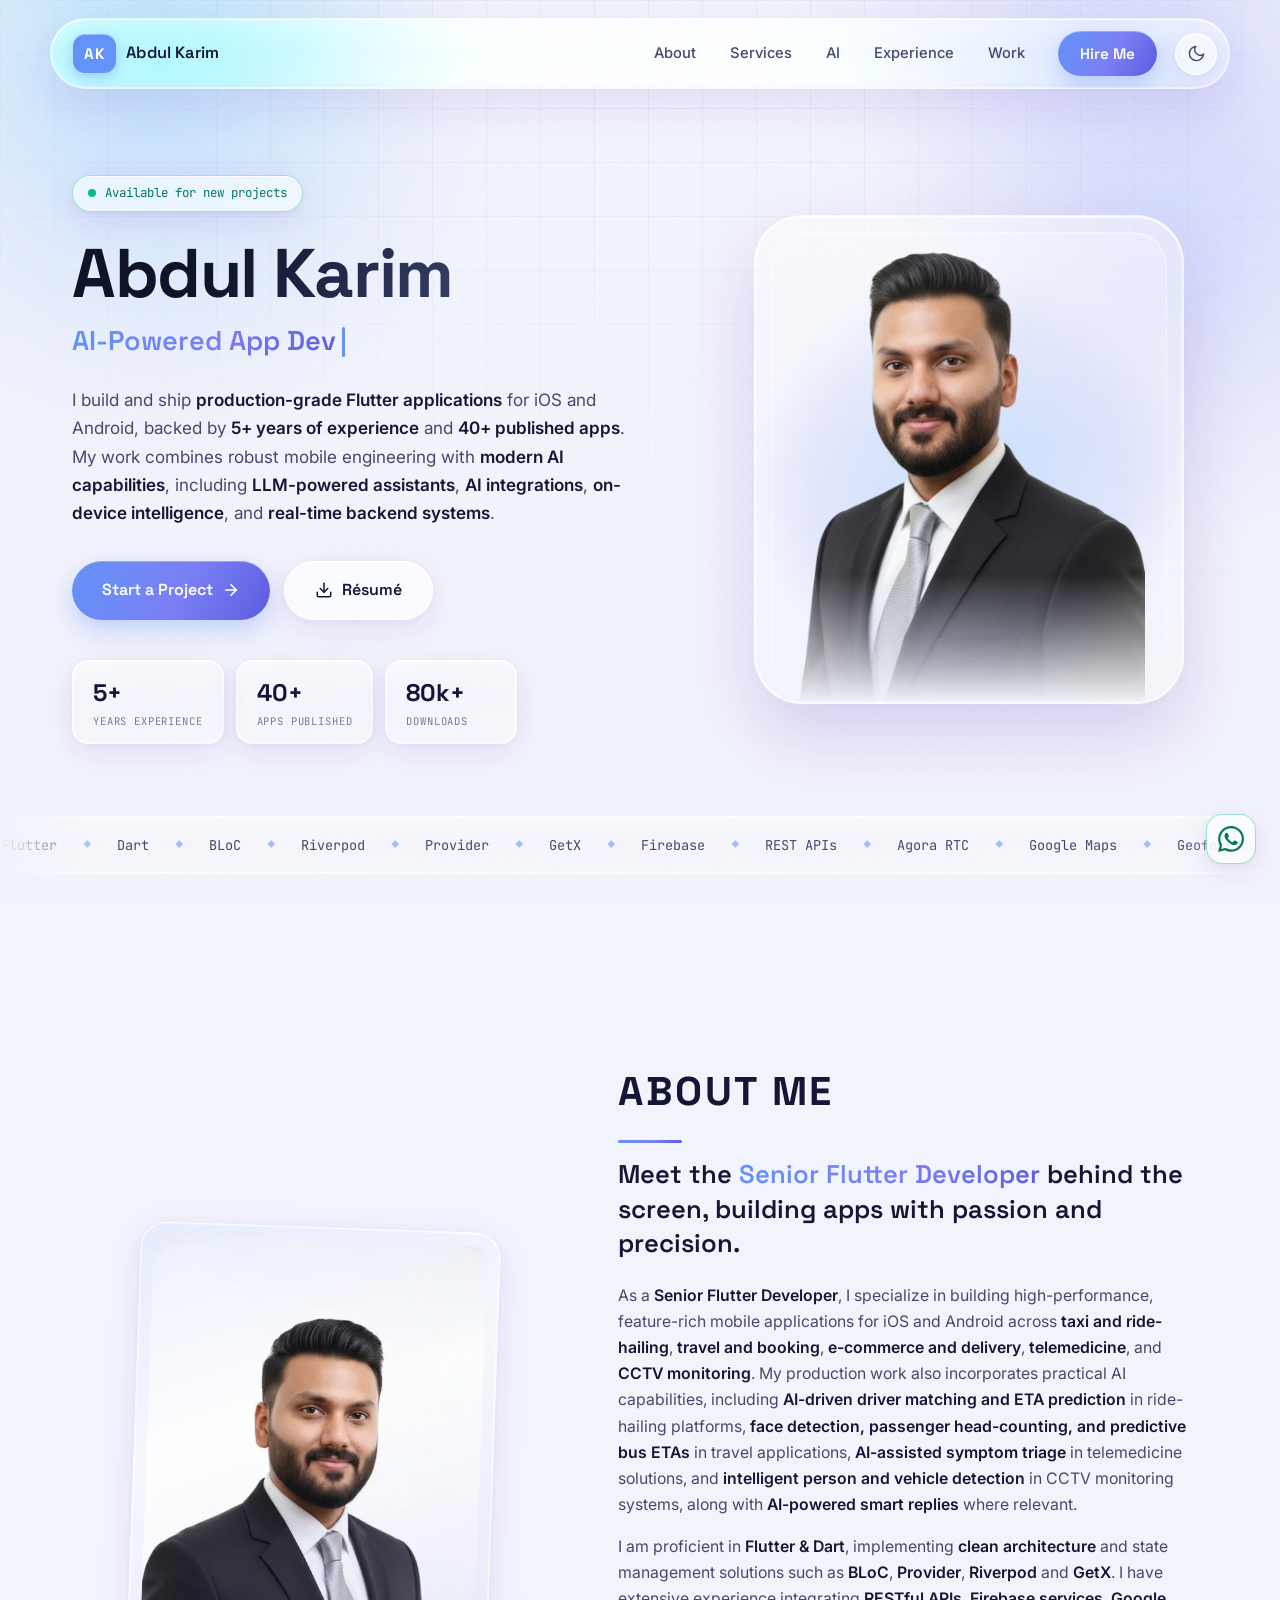
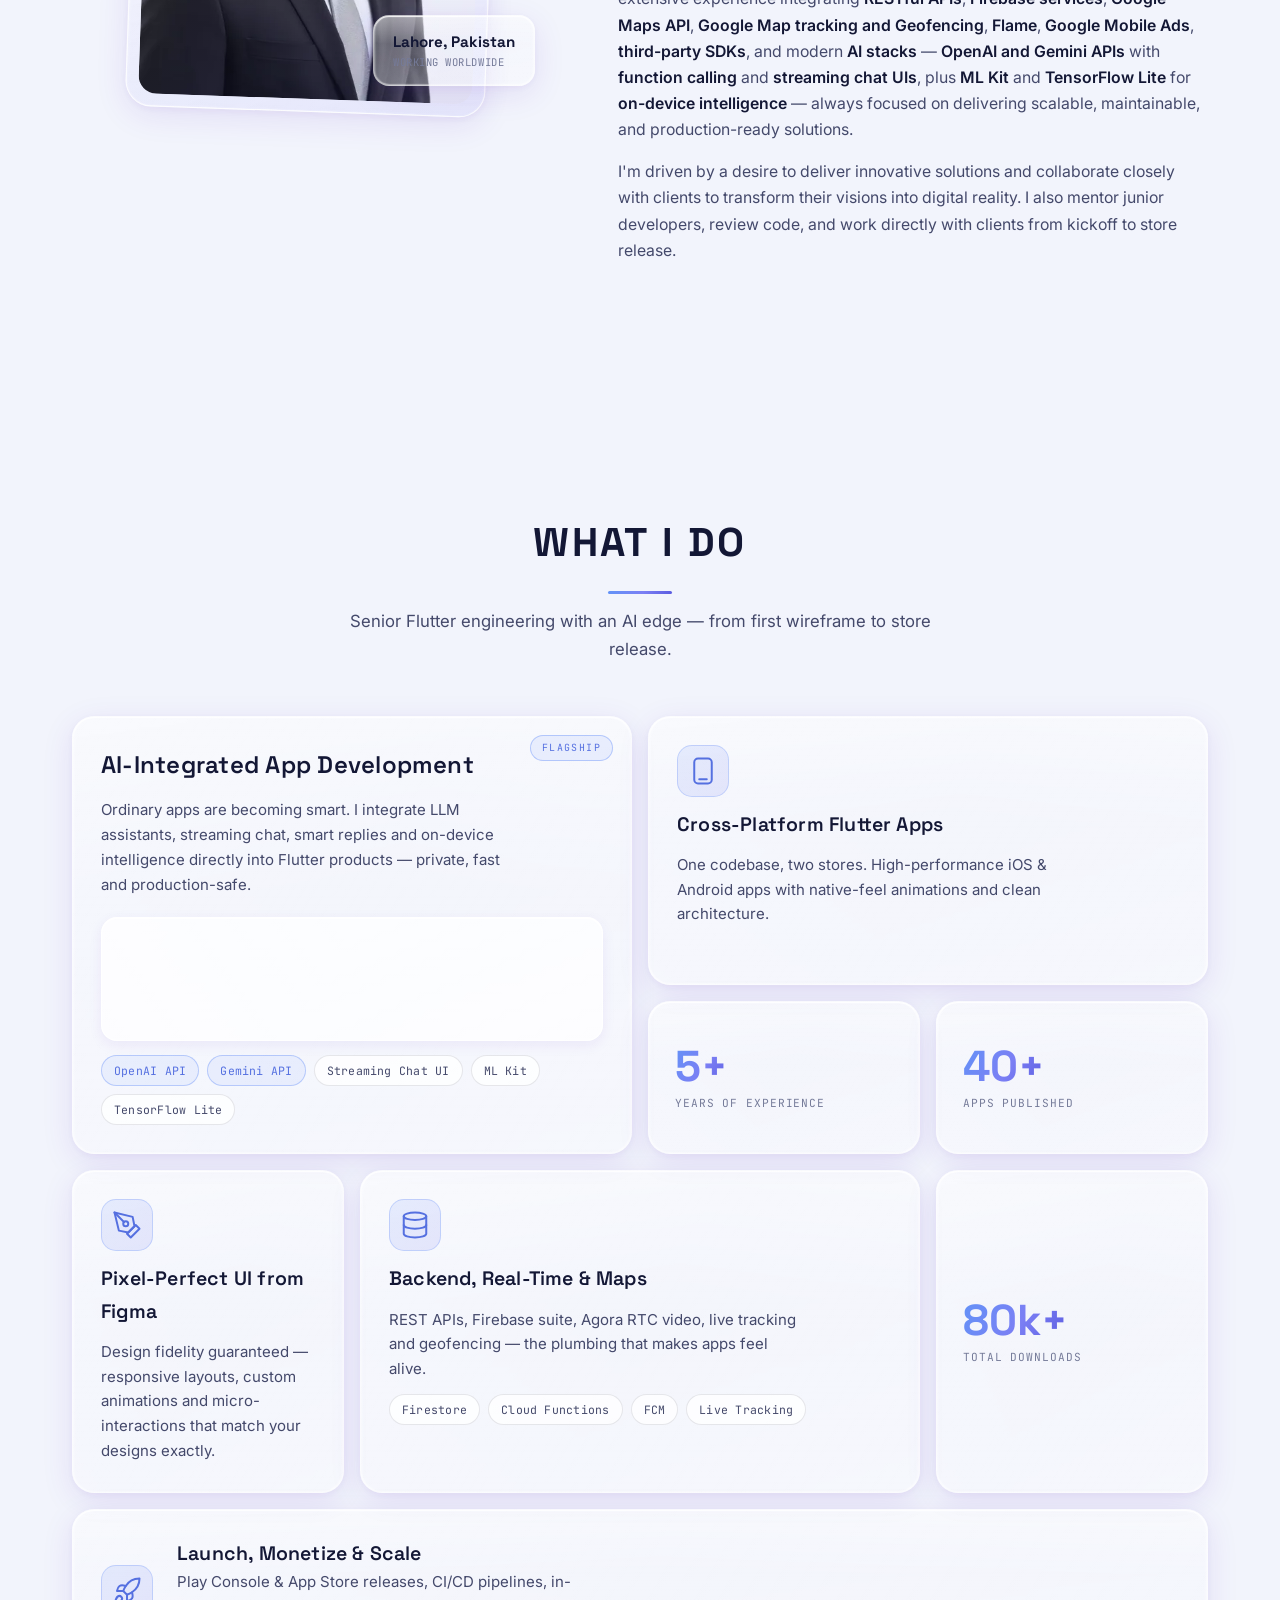
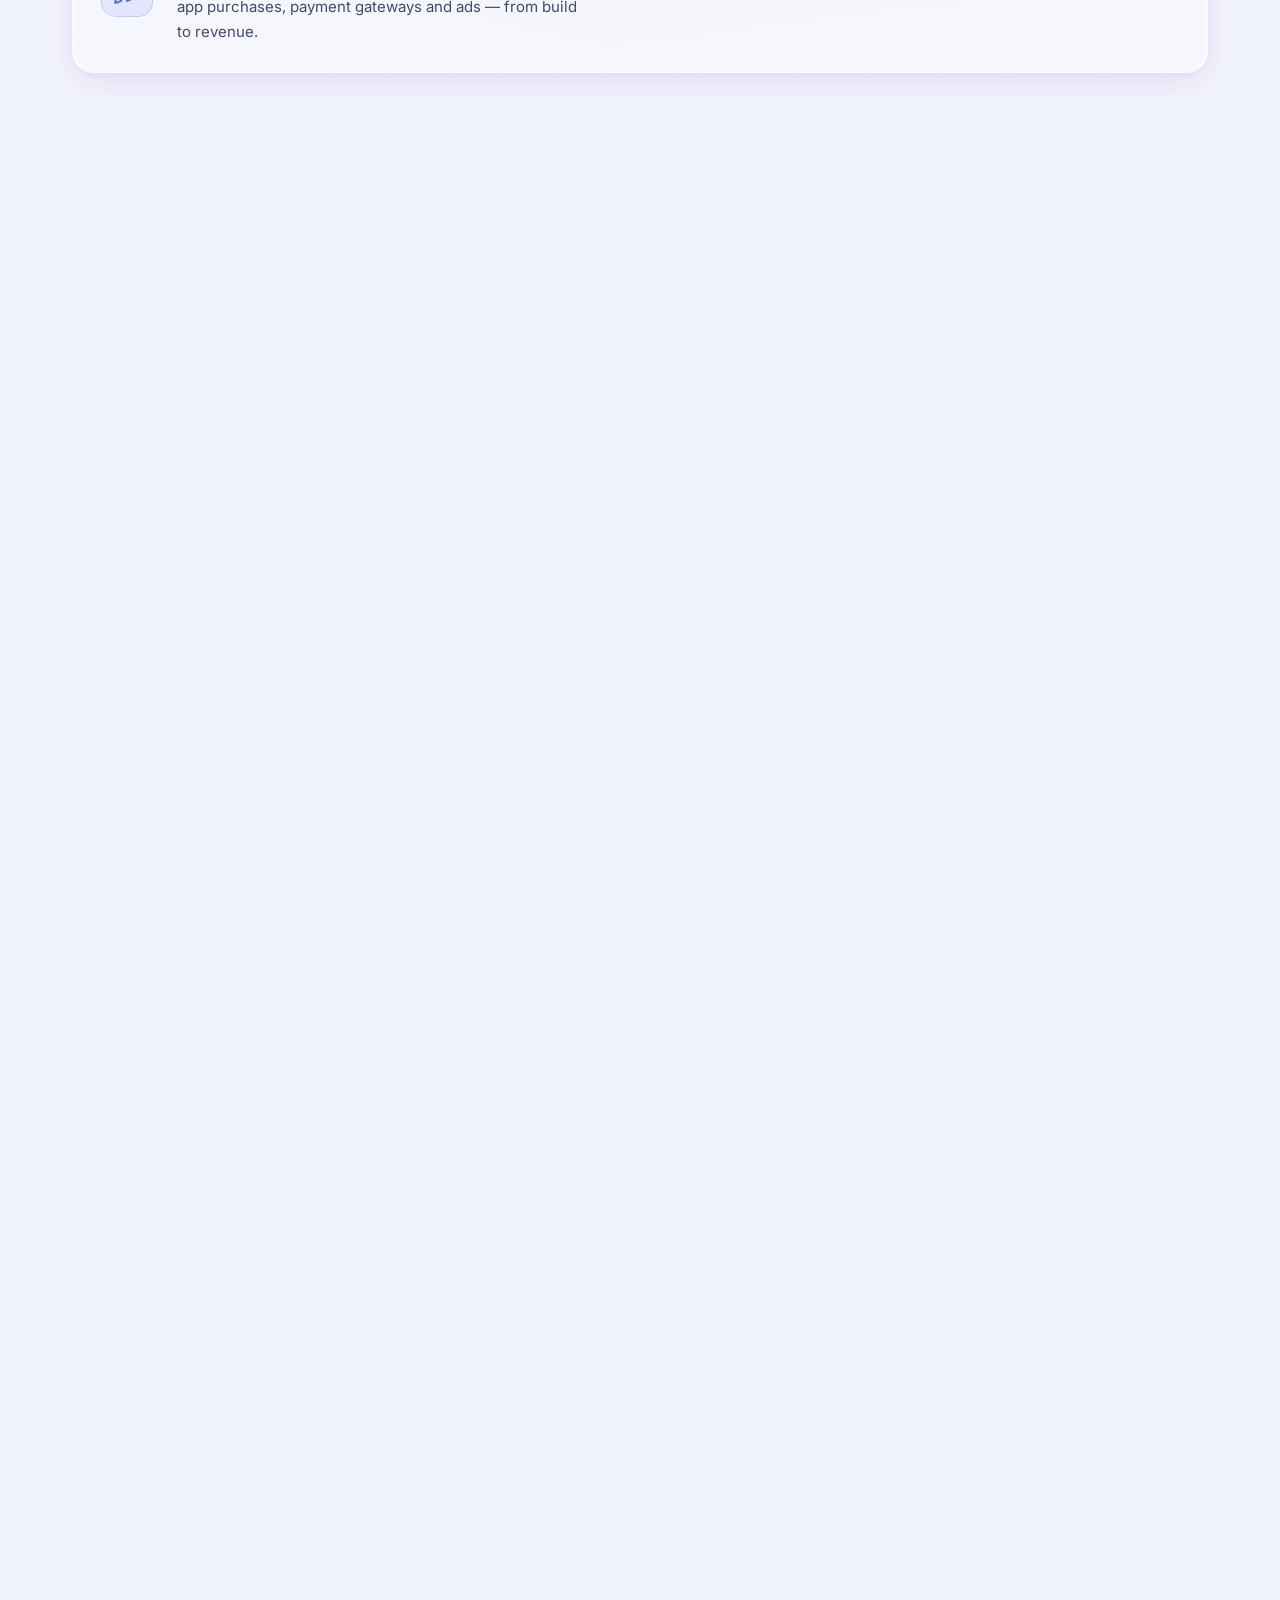
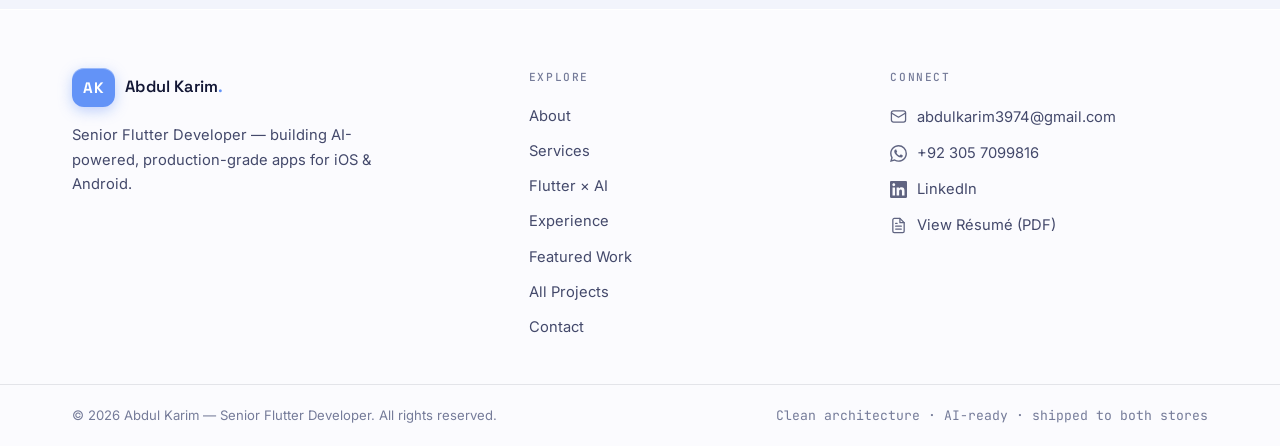
==== commit 29f31825: "Updated content and design" ====
--- a/index.html
+++ b/index.html
@@ -125,7 +125,7 @@
           <div class="hv-glow" aria-hidden="true"></div>
           <div class="hv-card">
             <div class="hv-layer hv-layer--back" aria-hidden="true"></div>
-            <img src="images/opt/hero.webp" alt="Abdul Karim — Senior Flutter Developer" class="hv-photo" width="770" height="1000" fetchpriority="high">
+            <img decoding="async" src="images/opt/hero.webp" alt="Abdul Karim — Senior Flutter Developer" class="hv-photo" width="770" height="1000" fetchpriority="high">
             <div class="hv-layer hv-layer--front" aria-hidden="true"></div>
           </div>
         </div>
@@ -144,7 +144,7 @@
       <div class="container about__inner">
         <div class="about__visual" data-reveal>
           <div class="about__frame glass">
-            <img src="images/opt/about.webp" alt="Abdul Karim" class="about__photo" width="466" height="640" loading="lazy">
+            <img decoding="async" src="images/opt/about.webp" alt="Abdul Karim" class="about__photo" width="466" height="640" loading="lazy">
           </div>
           <div class="about__badge glass" aria-hidden="true">
             <strong>Lahore, Pakistan</strong>
@@ -436,9 +436,9 @@
           <div class="featured__visual">
             <div class="showcase" data-interval="4400">
               <div class="showcase__frame glass">
-                <img src="images/showcase/clust_s1.webp" alt="Clust Customer — one-tap booking showcase" class="showcase__slide is-active" loading="lazy" width="1600" height="1000">
-                <img src="images/showcase/clust_s2.webp" alt="Clust Driver — trips and earnings showcase" class="showcase__slide" loading="lazy" width="1600" height="1000">
-                <img src="images/showcase/clust_s3.webp" alt="Clust — customer and driver apps together" class="showcase__slide" loading="lazy" width="1600" height="1000">
+                <img decoding="async" srcset="images/showcase/clust_s1.webp 1600w, images/showcase/clust_s1-m.webp 800w" sizes="(max-width: 768px) 92vw, 620px" src="images/showcase/clust_s1.webp" alt="Clust Customer — one-tap booking showcase" class="showcase__slide is-active" loading="lazy" width="1600" height="1000">
+                <img decoding="async" srcset="images/showcase/clust_s2.webp 1600w, images/showcase/clust_s2-m.webp 800w" sizes="(max-width: 768px) 92vw, 620px" src="images/showcase/clust_s2.webp" alt="Clust Driver — trips and earnings showcase" class="showcase__slide" loading="lazy" width="1600" height="1000">
+                <img decoding="async" srcset="images/showcase/clust_s3.webp 1600w, images/showcase/clust_s3-m.webp 800w" sizes="(max-width: 768px) 92vw, 620px" src="images/showcase/clust_s3.webp" alt="Clust — customer and driver apps together" class="showcase__slide" loading="lazy" width="1600" height="1000">
                 <button class="showcase__arrow showcase__arrow--prev" type="button" aria-label="Previous slide">
                   <svg width="20" height="20" viewBox="0 0 24 24" fill="none" stroke="currentColor" stroke-width="2.4" stroke-linecap="round" stroke-linejoin="round"><path d="m15 18-6-6 6-6"/></svg>
                 </button>
@@ -486,9 +486,9 @@
           <div class="featured__visual">
             <div class="showcase" data-interval="4400">
               <div class="showcase__frame glass">
-                <img src="images/showcase/flynet_s1.webp" alt="Flynet Security — live camera streams showcase" class="showcase__slide is-active" loading="lazy" width="1600" height="1000">
-                <img src="images/showcase/flynet_s2.webp" alt="Flynet Security — 24/7 monitoring showcase" class="showcase__slide" loading="lazy" width="1600" height="1000">
-                <img src="images/showcase/flynet_s3.webp" alt="Flynet Security — every camera in one app showcase" class="showcase__slide" loading="lazy" width="1600" height="1000">
+                <img decoding="async" srcset="images/showcase/flynet_s1.webp 1600w, images/showcase/flynet_s1-m.webp 800w" sizes="(max-width: 768px) 92vw, 620px" src="images/showcase/flynet_s1.webp" alt="Flynet Security — live camera streams showcase" class="showcase__slide is-active" loading="lazy" width="1600" height="1000">
+                <img decoding="async" srcset="images/showcase/flynet_s2.webp 1600w, images/showcase/flynet_s2-m.webp 800w" sizes="(max-width: 768px) 92vw, 620px" src="images/showcase/flynet_s2.webp" alt="Flynet Security — 24/7 monitoring showcase" class="showcase__slide" loading="lazy" width="1600" height="1000">
+                <img decoding="async" srcset="images/showcase/flynet_s3.webp 1600w, images/showcase/flynet_s3-m.webp 800w" sizes="(max-width: 768px) 92vw, 620px" src="images/showcase/flynet_s3.webp" alt="Flynet Security — every camera in one app showcase" class="showcase__slide" loading="lazy" width="1600" height="1000">
                 <button class="showcase__arrow showcase__arrow--prev" type="button" aria-label="Previous slide">
                   <svg width="20" height="20" viewBox="0 0 24 24" fill="none" stroke="currentColor" stroke-width="2.4" stroke-linecap="round" stroke-linejoin="round"><path d="m15 18-6-6 6-6"/></svg>
                 </button>
@@ -524,9 +524,9 @@
           <div class="featured__visual">
             <div class="showcase" data-interval="4400">
               <div class="showcase__frame glass">
-                <img src="images/showcase/safrly_s1.webp" alt="Safrly Parent — live bus tracking showcase" class="showcase__slide is-active" loading="lazy" width="1600" height="1000">
-                <img src="images/showcase/safrly_s2.webp" alt="Safrly Driver — route management showcase" class="showcase__slide" loading="lazy" width="1600" height="1000">
-                <img src="images/showcase/safrly_s3.webp" alt="Safrly — parents and drivers in sync showcase" class="showcase__slide" loading="lazy" width="1600" height="1000">
+                <img decoding="async" srcset="images/showcase/safrly_s1.webp 1600w, images/showcase/safrly_s1-m.webp 800w" sizes="(max-width: 768px) 92vw, 620px" src="images/showcase/safrly_s1.webp" alt="Safrly Parent — live bus tracking showcase" class="showcase__slide is-active" loading="lazy" width="1600" height="1000">
+                <img decoding="async" srcset="images/showcase/safrly_s2.webp 1600w, images/showcase/safrly_s2-m.webp 800w" sizes="(max-width: 768px) 92vw, 620px" src="images/showcase/safrly_s2.webp" alt="Safrly Driver — route management showcase" class="showcase__slide" loading="lazy" width="1600" height="1000">
+                <img decoding="async" srcset="images/showcase/safrly_s3.webp 1600w, images/showcase/safrly_s3-m.webp 800w" sizes="(max-width: 768px) 92vw, 620px" src="images/showcase/safrly_s3.webp" alt="Safrly — parents and drivers in sync showcase" class="showcase__slide" loading="lazy" width="1600" height="1000">
                 <button class="showcase__arrow showcase__arrow--prev" type="button" aria-label="Previous slide">
                   <svg width="20" height="20" viewBox="0 0 24 24" fill="none" stroke="currentColor" stroke-width="2.4" stroke-linecap="round" stroke-linejoin="round"><path d="m15 18-6-6 6-6"/></svg>
                 </button>
@@ -591,7 +591,7 @@
         <div class="projects__grid" id="projectsGrid">
 
           <article class="pcard glass" data-cat="transport" data-reveal>
-            <div class="pcard__thumb"><img src="images/showcase/clust_s2.webp" alt="Clust Driver showcase" loading="lazy" width="1600" height="1000"></div>
+            <div class="pcard__thumb"><img decoding="async" srcset="images/showcase/clust_s2.webp 1600w, images/showcase/clust_s2-m.webp 800w" sizes="(max-width: 768px) 92vw, 620px" src="images/showcase/clust_s2.webp" alt="Clust Driver showcase" loading="lazy" width="1600" height="1000"></div>
             <div class="pcard__body">
               <h3>Clust Driver</h3>
               <p>Driver-side app for Albania's Clust fleet — go online, receive AI-matched ride requests, navigate trips and track earnings &amp; wallet payouts.</p>
@@ -610,7 +610,7 @@
           </article>
 
           <article class="pcard glass" data-cat="transport" data-reveal style="--d:.04s">
-            <div class="pcard__thumb"><img src="images/showcase/clust_s1.webp" alt="Clust Customer showcase" loading="lazy" width="1600" height="1000"></div>
+            <div class="pcard__thumb"><img decoding="async" srcset="images/showcase/clust_s1.webp 1600w, images/showcase/clust_s1-m.webp 800w" sizes="(max-width: 768px) 92vw, 620px" src="images/showcase/clust_s1.webp" alt="Clust Customer showcase" loading="lazy" width="1600" height="1000"></div>
             <div class="pcard__body">
               <h3>Clust Customer</h3>
               <p>Taxi booking with 10k+ downloads — AI-matched drivers with predicted ETAs, fare estimates, multi-stop trips, live tracking and cash or card payments.</p>
@@ -629,7 +629,7 @@
           </article>
 
           <article class="pcard glass" data-cat="transport" data-reveal style="--d:.08s">
-            <div class="pcard__thumb"><img src="images/showcase/safrly_s1.webp" alt="Safrly Parent showcase" loading="lazy" width="1600" height="1000"></div>
+            <div class="pcard__thumb"><img decoding="async" srcset="images/showcase/safrly_s1.webp 1600w, images/showcase/safrly_s1-m.webp 800w" sizes="(max-width: 768px) 92vw, 620px" src="images/showcase/safrly_s1.webp" alt="Safrly Parent showcase" loading="lazy" width="1600" height="1000"></div>
             <div class="pcard__body">
               <h3>Safrly Parent</h3>
               <p>Live school-bus tracking for Saudi families — AI-predicted bus ETAs, trip alerts, boarding updates, Arabic/English support.</p>
@@ -648,7 +648,7 @@
           </article>
 
           <article class="pcard glass" data-cat="transport" data-reveal style="--d:.12s">
-            <div class="pcard__thumb"><img src="images/showcase/safrly_s2.webp" alt="Safrly Driver showcase" loading="lazy" width="1600" height="1000"></div>
+            <div class="pcard__thumb"><img decoding="async" srcset="images/showcase/safrly_s2.webp 1600w, images/showcase/safrly_s2-m.webp 800w" sizes="(max-width: 768px) 92vw, 620px" src="images/showcase/safrly_s2.webp" alt="Safrly Driver showcase" loading="lazy" width="1600" height="1000"></div>
             <div class="pcard__body">
               <h3>Safrly Driver</h3>
               <p>Route management for school-bus drivers — rosters, ML Kit boarding head-counts and live location sharing.</p>
@@ -667,7 +667,7 @@
           </article>
 
           <article class="pcard glass" data-cat="transport" data-reveal style="--d:.16s">
-            <div class="pcard__thumb"><img src="images/showcase/thardi_user_s1.webp" alt="Thardi User showcase" loading="lazy" width="1600" height="1000"></div>
+            <div class="pcard__thumb"><img decoding="async" srcset="images/showcase/thardi_user_s1.webp 1600w, images/showcase/thardi_user_s1-m.webp 800w" sizes="(max-width: 768px) 92vw, 620px" src="images/showcase/thardi_user_s1.webp" alt="Thardi User showcase" loading="lazy" width="1600" height="1000"></div>
             <div class="pcard__body">
               <h3>Thardi User</h3>
               <p>Cargo booking for traders and SMEs — AI-matched vehicle selection by load &amp; distance, and shipment tracking to final delivery.</p>
@@ -686,7 +686,7 @@
           </article>
 
           <article class="pcard glass" data-cat="transport" data-reveal style="--d:.2s">
-            <div class="pcard__thumb"><img src="images/showcase/thardi_driver_s1.webp" alt="Thardi Driver showcase" loading="lazy" width="1600" height="1000"></div>
+            <div class="pcard__thumb"><img decoding="async" srcset="images/showcase/thardi_driver_s1.webp 1600w, images/showcase/thardi_driver_s1-m.webp 800w" sizes="(max-width: 768px) 92vw, 620px" src="images/showcase/thardi_driver_s1.webp" alt="Thardi Driver showcase" loading="lazy" width="1600" height="1000"></div>
             <div class="pcard__body">
               <h3>Thardi Driver</h3>
               <p>Field app for cargo drivers and fleet partners — accept AI-suggested bookings, manage trips, raise vehicle utilization.</p>
@@ -705,7 +705,7 @@
           </article>
 
           <article class="pcard glass" data-cat="commerce" data-reveal>
-            <div class="pcard__thumb"><img src="images/showcase/kollysm_s1.webp" alt="KollySM showcase" loading="lazy" width="1600" height="1000"></div>
+            <div class="pcard__thumb"><img decoding="async" srcset="images/showcase/kollysm_s1.webp 1600w, images/showcase/kollysm_s1-m.webp 800w" sizes="(max-width: 768px) 92vw, 620px" src="images/showcase/kollysm_s1.webp" alt="KollySM showcase" loading="lazy" width="1600" height="1000"></div>
             <div class="pcard__body">
               <h3>KollySM</h3>
               <p>Multi-sided commerce platform — catalogs, personalized AI product recommendations, secure checkout, and a dedicated delivery fulfillment side.</p>
@@ -720,7 +720,7 @@
           </article>
 
           <article class="pcard glass" data-cat="commerce" data-reveal style="--d:.04s">
-            <div class="pcard__thumb"><img src="images/showcase/sweeft_cus_s1.webp" alt="Sweeft Customer showcase" loading="lazy" width="1600" height="1000"></div>
+            <div class="pcard__thumb"><img decoding="async" srcset="images/showcase/sweeft_cus_s1.webp 1600w, images/showcase/sweeft_cus_s1-m.webp 800w" sizes="(max-width: 768px) 92vw, 620px" src="images/showcase/sweeft_cus_s1.webp" alt="Sweeft Customer showcase" loading="lazy" width="1600" height="1000"></div>
             <div class="pcard__body">
               <h3>Sweeft Customer</h3>
               <p>Multi-vendor marketplace — bookings, orders and real-time delivery tracking under one account.</p>
@@ -735,7 +735,7 @@
           </article>
 
           <article class="pcard glass" data-cat="commerce" data-reveal style="--d:.08s">
-            <div class="pcard__thumb"><img src="images/showcase/sw_dri_s1.webp" alt="Sweeft Driver showcase" loading="lazy" width="1600" height="1000"></div>
+            <div class="pcard__thumb"><img decoding="async" srcset="images/showcase/sw_dri_s1.webp 1600w, images/showcase/sw_dri_s1-m.webp 800w" sizes="(max-width: 768px) 92vw, 620px" src="images/showcase/sw_dri_s1.webp" alt="Sweeft Driver showcase" loading="lazy" width="1600" height="1000"></div>
             <div class="pcard__body">
               <h3>Sweeft Driver</h3>
               <p>Field app for Sweeft partners — assignments, navigation and clean delivery completion.</p>
@@ -750,7 +750,7 @@
           </article>
 
           <article class="pcard glass" data-cat="commerce" data-reveal style="--d:.12s">
-            <div class="pcard__thumb"><img src="images/showcase/sweeft_store_s1.webp" alt="Sweeft Store showcase" loading="lazy" width="1600" height="1000"></div>
+            <div class="pcard__thumb"><img decoding="async" srcset="images/showcase/sweeft_store_s1.webp 1600w, images/showcase/sweeft_store_s1-m.webp 800w" sizes="(max-width: 768px) 92vw, 620px" src="images/showcase/sweeft_store_s1.webp" alt="Sweeft Store showcase" loading="lazy" width="1600" height="1000"></div>
             <div class="pcard__body">
               <h3>Sweeft Store</h3>
               <p>Vendor console — catalogs, inventory, order intake and fulfillment handoff in one place.</p>
@@ -765,7 +765,7 @@
           </article>
 
           <article class="pcard glass" data-cat="commerce" data-reveal style="--d:.16s">
-            <div class="pcard__thumb"><img src="images/showcase/kitchen_s1.webp" alt="Mehar's Kitchen showcase" loading="lazy" width="1600" height="1000"></div>
+            <div class="pcard__thumb"><img decoding="async" srcset="images/showcase/kitchen_s1.webp 1600w, images/showcase/kitchen_s1-m.webp 800w" sizes="(max-width: 768px) 92vw, 620px" src="images/showcase/kitchen_s1.webp" alt="Mehar's Kitchen showcase" loading="lazy" width="1600" height="1000"></div>
             <div class="pcard__body">
               <h3>Mehar's Kitchen</h3>
               <p>Food ordering for a Dubai-based kitchen — menus, quick checkout and real-time delivery tracking.</p>
@@ -780,7 +780,7 @@
           </article>
 
           <article class="pcard glass" data-cat="health" data-reveal style="--d:.2s">
-            <div class="pcard__thumb"><img src="images/showcase/clodoc_s1.webp" alt="Clodocs showcase" loading="lazy" width="1600" height="1000"></div>
+            <div class="pcard__thumb"><img decoding="async" srcset="images/showcase/clodoc_s1.webp 1600w, images/showcase/clodoc_s1-m.webp 800w" sizes="(max-width: 768px) 92vw, 620px" src="images/showcase/clodoc_s1.webp" alt="Clodocs showcase" loading="lazy" width="1600" height="1000"></div>
             <div class="pcard__body">
               <h3>Clodocs</h3>
               <p>Telemedicine with secure Agora RTC video consultations, AI symptom triage to the right specialist, appointment booking and visit history.</p>
@@ -795,7 +795,7 @@
           </article>
 
           <article class="pcard glass" data-cat="health" data-reveal style="--d:.24s">
-            <div class="pcard__thumb"><img src="images/showcase/moov_s1.webp" alt="MOOV Forward showcase" loading="lazy" width="1600" height="1000"></div>
+            <div class="pcard__thumb"><img decoding="async" srcset="images/showcase/moov_s1.webp 1600w, images/showcase/moov_s1-m.webp 800w" sizes="(max-width: 768px) 92vw, 620px" src="images/showcase/moov_s1.webp" alt="MOOV Forward showcase" loading="lazy" width="1600" height="1000"></div>
             <div class="pcard__body">
               <h3>MOOV Forward</h3>
               <p>Book private coaches and tutors — instant scheduling, in-app payments and trainer messaging.</p>
@@ -810,7 +810,7 @@
           </article>
 
           <article class="pcard glass" data-cat="health" data-reveal style="--d:.28s">
-            <div class="pcard__thumb"><img src="images/showcase/elms_s1.webp" alt="CAS ELMS showcase" loading="lazy" width="1600" height="1000"></div>
+            <div class="pcard__thumb"><img decoding="async" srcset="images/showcase/elms_s1.webp 1600w, images/showcase/elms_s1-m.webp 800w" sizes="(max-width: 768px) 92vw, 620px" src="images/showcase/elms_s1.webp" alt="CAS ELMS showcase" loading="lazy" width="1600" height="1000"></div>
             <div class="pcard__body">
               <h3>CAS ELMS</h3>
               <p>Student LMS — quizzes, results, fee history and geofenced auto-attendance on campus arrival.</p>
@@ -825,7 +825,7 @@
           </article>
 
           <article class="pcard glass" data-cat="business" data-reveal>
-            <div class="pcard__thumb"><img src="images/showcase/flynet_s3.webp" alt="Flynet Security showcase" loading="lazy" width="1600" height="1000"></div>
+            <div class="pcard__thumb"><img decoding="async" srcset="images/showcase/flynet_s3.webp 1600w, images/showcase/flynet_s3-m.webp 800w" sizes="(max-width: 768px) 92vw, 620px" src="images/showcase/flynet_s3.webp" alt="Flynet Security showcase" loading="lazy" width="1600" height="1000"></div>
             <div class="pcard__body">
               <h3>Flynet Security</h3>
               <p>Enterprise CCTV monitoring — live camera streams, cloud recording and incident playback.</p>
@@ -840,7 +840,7 @@
           </article>
 
           <article class="pcard glass" data-cat="business" data-reveal style="--d:.04s">
-            <div class="pcard__thumb"><img src="images/showcase/filao_s1.webp" alt="Fillao showcase" loading="lazy" width="1600" height="1000"></div>
+            <div class="pcard__thumb"><img decoding="async" srcset="images/showcase/filao_s1.webp 1600w, images/showcase/filao_s1-m.webp 800w" sizes="(max-width: 768px) 92vw, 620px" src="images/showcase/filao_s1.webp" alt="Fillao showcase" loading="lazy" width="1600" height="1000"></div>
             <div class="pcard__body">
               <h3>Fillao</h3>
               <p>CRM-style workspace — customers, projects, invoices, payment tracking and AI smart replies for customer conversations.</p>
@@ -855,7 +855,7 @@
           </article>
 
           <article class="pcard glass" data-cat="business" data-reveal style="--d:.08s">
-            <div class="pcard__thumb"><img src="images/showcase/iclock_s1.webp" alt="iClock showcase" loading="lazy" width="1600" height="1000"></div>
+            <div class="pcard__thumb"><img decoding="async" srcset="images/showcase/iclock_s1.webp 1600w, images/showcase/iclock_s1-m.webp 800w" sizes="(max-width: 768px) 92vw, 620px" src="images/showcase/iclock_s1.webp" alt="iClock showcase" loading="lazy" width="1600" height="1000"></div>
             <div class="pcard__body">
               <h3>iClock</h3>
               <p>Attendance &amp; leave app — location-verified check-ins and paperless leave requests.</p>
@@ -870,7 +870,7 @@
           </article>
 
           <article class="pcard glass" data-cat="business" data-reveal style="--d:.12s">
-            <div class="pcard__thumb"><img src="images/showcase/comp_s1.webp" alt="iClock Company showcase" loading="lazy" width="1600" height="1000"></div>
+            <div class="pcard__thumb"><img decoding="async" srcset="images/showcase/comp_s1.webp 1600w, images/showcase/comp_s1-m.webp 800w" sizes="(max-width: 768px) 92vw, 620px" src="images/showcase/comp_s1.webp" alt="iClock Company showcase" loading="lazy" width="1600" height="1000"></div>
             <div class="pcard__body">
               <h3>iClock Company</h3>
               <p>Admin console for workforce attendance — shifts, exceptions and presence analytics.</p>
@@ -885,7 +885,7 @@
           </article>
 
           <article class="pcard glass" data-cat="business" data-reveal style="--d:.16s">
-            <div class="pcard__thumb"><img src="images/showcase/pos_s1.webp" alt="Codepul POS showcase" loading="lazy" width="1600" height="1000"></div>
+            <div class="pcard__thumb"><img decoding="async" srcset="images/showcase/pos_s1.webp 1600w, images/showcase/pos_s1-m.webp 800w" sizes="(max-width: 768px) 92vw, 620px" src="images/showcase/pos_s1.webp" alt="Codepul POS showcase" loading="lazy" width="1600" height="1000"></div>
             <div class="pcard__body">
               <h3>Codepul POS</h3>
               <p>Retail point-of-sale — fast counter billing, live stock updates and daily sales analytics.</p>
@@ -894,7 +894,7 @@
           </article>
 
           <article class="pcard glass" data-cat="business" data-reveal style="--d:.2s">
-            <div class="pcard__thumb"><img src="images/showcase/chat_s1.webp" alt="Messages showcase" loading="lazy" width="1600" height="1000"></div>
+            <div class="pcard__thumb"><img decoding="async" srcset="images/showcase/chat_s1.webp 1600w, images/showcase/chat_s1-m.webp 800w" sizes="(max-width: 768px) 92vw, 620px" src="images/showcase/chat_s1.webp" alt="Messages showcase" loading="lazy" width="1600" height="1000"></div>
             <div class="pcard__body">
               <h3>Messages</h3>
               <p>Full-featured SMS messenger — dual-SIM support, pinned chats, drafts, search and theming.</p>
@@ -903,7 +903,7 @@
           </article>
 
           <article class="pcard glass" data-cat="lifestyle" data-reveal style="--d:.24s">
-            <div class="pcard__thumb"><img src="images/showcase/arrow_flow_s1.webp" alt="Arrow Flow showcase" loading="lazy" width="1600" height="1000"></div>
+            <div class="pcard__thumb"><img decoding="async" srcset="images/showcase/arrow_flow_s1.webp 1600w, images/showcase/arrow_flow_s1-m.webp 800w" sizes="(max-width: 768px) 92vw, 620px" src="images/showcase/arrow_flow_s1.webp" alt="Arrow Flow showcase" loading="lazy" width="1600" height="1000"></div>
             <div class="pcard__body">
               <h3>Arrow Flow</h3>
               <p>Original grid puzzle built with Flame — 200 levels, star ratings, lives and rewarded ads.</p>
@@ -918,7 +918,7 @@
           </article>
 
           <article class="pcard glass" data-cat="lifestyle" data-reveal style="--d:.28s">
-            <div class="pcard__thumb"><img src="images/showcase/inviter_s1.webp" alt="Invitor App showcase" loading="lazy" width="1600" height="1000"></div>
+            <div class="pcard__thumb"><img decoding="async" srcset="images/showcase/inviter_s1.webp 1600w, images/showcase/inviter_s1-m.webp 800w" sizes="(max-width: 768px) 92vw, 620px" src="images/showcase/inviter_s1.webp" alt="Invitor App showcase" loading="lazy" width="1600" height="1000"></div>
             <div class="pcard__body">
               <h3>Invitor App</h3>
               <p>Create and send animated digital invitation cards for events and celebrations.</p>
--- a/style.css
+++ b/style.css
@@ -251,10 +251,8 @@
   color: var(--ink-2);
   padding: 5px 12px;
   border-radius: 999px;
-  background: rgba(255, 255, 255, 0.66);
+  background: rgba(255, 255, 255, 0.78);
   border: 1px solid var(--hairline);
-  backdrop-filter: blur(10px);
-  -webkit-backdrop-filter: blur(10px);
   transition: color 0.2s, border-color 0.2s, background 0.2s;
 }
 .pill--accent {
@@ -272,7 +270,7 @@
   transition-delay: var(--d, 0s);
   will-change: opacity, transform;
 }
-[data-reveal].in { opacity: 1; transform: none; }
+[data-reveal].in { opacity: 1; transform: none; will-change: auto; }
 
 /* Tilt + sheen */
 .tilt { transform: perspective(900px) rotateX(var(--rx, 0deg)) rotateY(var(--ry, 0deg)) translateZ(0); transition: transform 0.35s var(--ease), box-shadow 0.35s var(--ease); }
@@ -470,14 +468,11 @@
   font-weight: 700;
   line-height: 1.04;
   letter-spacing: -0.02em;
-  background: linear-gradient(120deg, #0d1526 25%, #39436e 70%, #0d1526);
-  background-size: 200% 100%;
+  background: linear-gradient(120deg, #10142b 25%, #39436e 70%, #10142b);
   -webkit-background-clip: text;
   background-clip: text;
   color: transparent;
-  animation: titleShimmer 7s ease infinite;
-}
-@keyframes titleShimmer { 0%, 100% { background-position: 0% 0; } 50% { background-position: 100% 0; } }
+}
 .hero__typing-row { display: flex; align-items: center; min-height: 1.5em; margin-top: 10px; }
 .hero__typing {
   font-size: clamp(1.15rem, 2.6vw, 1.7rem);
@@ -585,6 +580,7 @@
 /* ============================================================
    About
    ============================================================ */
+.about { content-visibility: auto; contain-intrinsic-size: auto 900px; }
 .about__inner { display: grid; grid-template-columns: 0.9fr 1.1fr; gap: 64px; align-items: center; }
 .about__visual { position: relative; display: flex; justify-content: center; }
 .about__frame {
@@ -776,7 +772,7 @@
 }
 @keyframes msgIn { 0% { opacity: 0; transform: translateY(10px); } 8%, 88% { opacity: 1; transform: none; } 100% { opacity: 0; transform: translateY(6px); } }
 @keyframes dotJump { 0%, 12% { transform: translateY(0); opacity: 0.5; } 6% { transform: translateY(-4px); opacity: 1; } 20% { opacity: 0.5; } }
-@keyframes typeOut { 0% { width: 0; } 45%, 88% { width: 34ch; } 100% { width: 34ch; } }
+@keyframes typeOut { 0% { clip-path: inset(0 100% 0 0); } 45%, 88% { clip-path: inset(0 0 0 0); } 100% { clip-path: inset(0 0 0 0); } }
 
 /* ============================================================
    AI section
@@ -978,14 +974,14 @@
 .showcase__dot i {
   position: absolute;
   inset: 0;
-  width: 0;
+  transform-origin: left center;
   border-radius: inherit;
   background: var(--grad);
 }
 .showcase__dot.is-active i { animation: dotFill linear forwards; animation-duration: var(--dur, 4400ms); }
 .showcase.is-paused .showcase__dot.is-active i { animation-play-state: paused; }
 .showcase__dot.is-done i { width: 100%; }
-@keyframes dotFill { from { width: 0; } to { width: 100%; } }
+@keyframes dotFill { from { transform: scaleX(0); } to { transform: scaleX(1); } }
 
 /* Store buttons */
 .store-row { display: flex; flex-wrap: wrap; gap: 12px; }
@@ -995,11 +991,9 @@
   gap: 11px;
   padding: 9px 19px;
   border-radius: 13px;
-  background: rgba(255, 255, 255, 0.74);
+  background: rgba(255, 255, 255, 0.85);
   border: 1px solid rgba(255, 255, 255, 0.98);
   box-shadow: 0 4px 14px rgba(91, 33, 182, 0.1), inset 0 1px 0 rgba(255, 255, 255, 1);
-  backdrop-filter: blur(14px) saturate(180%);
-  -webkit-backdrop-filter: blur(14px) saturate(180%);
   transition: background 0.25s, transform 0.25s var(--ease), box-shadow 0.25s;
 }
 .store-btn:hover { background: #fff; transform: translateY(-2px); box-shadow: 0 10px 24px rgba(91, 33, 182, 0.16), inset 0 1px 0 rgba(255, 255, 255, 1); }
@@ -1262,7 +1256,8 @@
   .featured { grid-template-columns: 1fr; gap: 38px; padding: 38px 0; }
   .featured--flip .featured__visual { order: 0; }
   .featured--flip .featured__content { order: 1; }
-  .about__inner { grid-template-columns: 1fr; gap: 52px; }
+  .about { content-visibility: auto; contain-intrinsic-size: auto 900px; }
+.about__inner { grid-template-columns: 1fr; gap: 52px; }
   .about__visual { order: 1; }
   .about__content { order: 0; }
   .contact__inner { grid-template-columns: 1fr; }
@@ -1352,6 +1347,13 @@
   .marquee__track { animation: none; }
 }
 
+
+/* render only what's near the viewport (old-phone win) */
+.section.about, .section.services, .section.ai, .section.skills,
+.section.experience, .section.work, .section.projects, .section.contact {
+  content-visibility: auto;
+  contain-intrinsic-size: auto 1200px;
+}
 /* ============================================================
    HERO V2 — unboxed portrait with 3D tilt, minimal & clean
    (left column uses the original .hero__* styles above)
@@ -1652,3 +1654,11 @@
   .header__inner:has(.header__nav.open) { overflow: visible; }
   .header__inner:has(.header__nav.open)::before { display: none; }
 }
+
+/* phone perf mode: static backdrop layers, no idle float/pulse */
+@media (max-width: 768px) {
+  .bg-blob { filter: none; animation: none; }
+  .hv-glow { animation: none; }
+  .hv-card { animation: none; }
+  .hero__caret { animation: blink 1.05s steps(2, start) infinite; }
+}
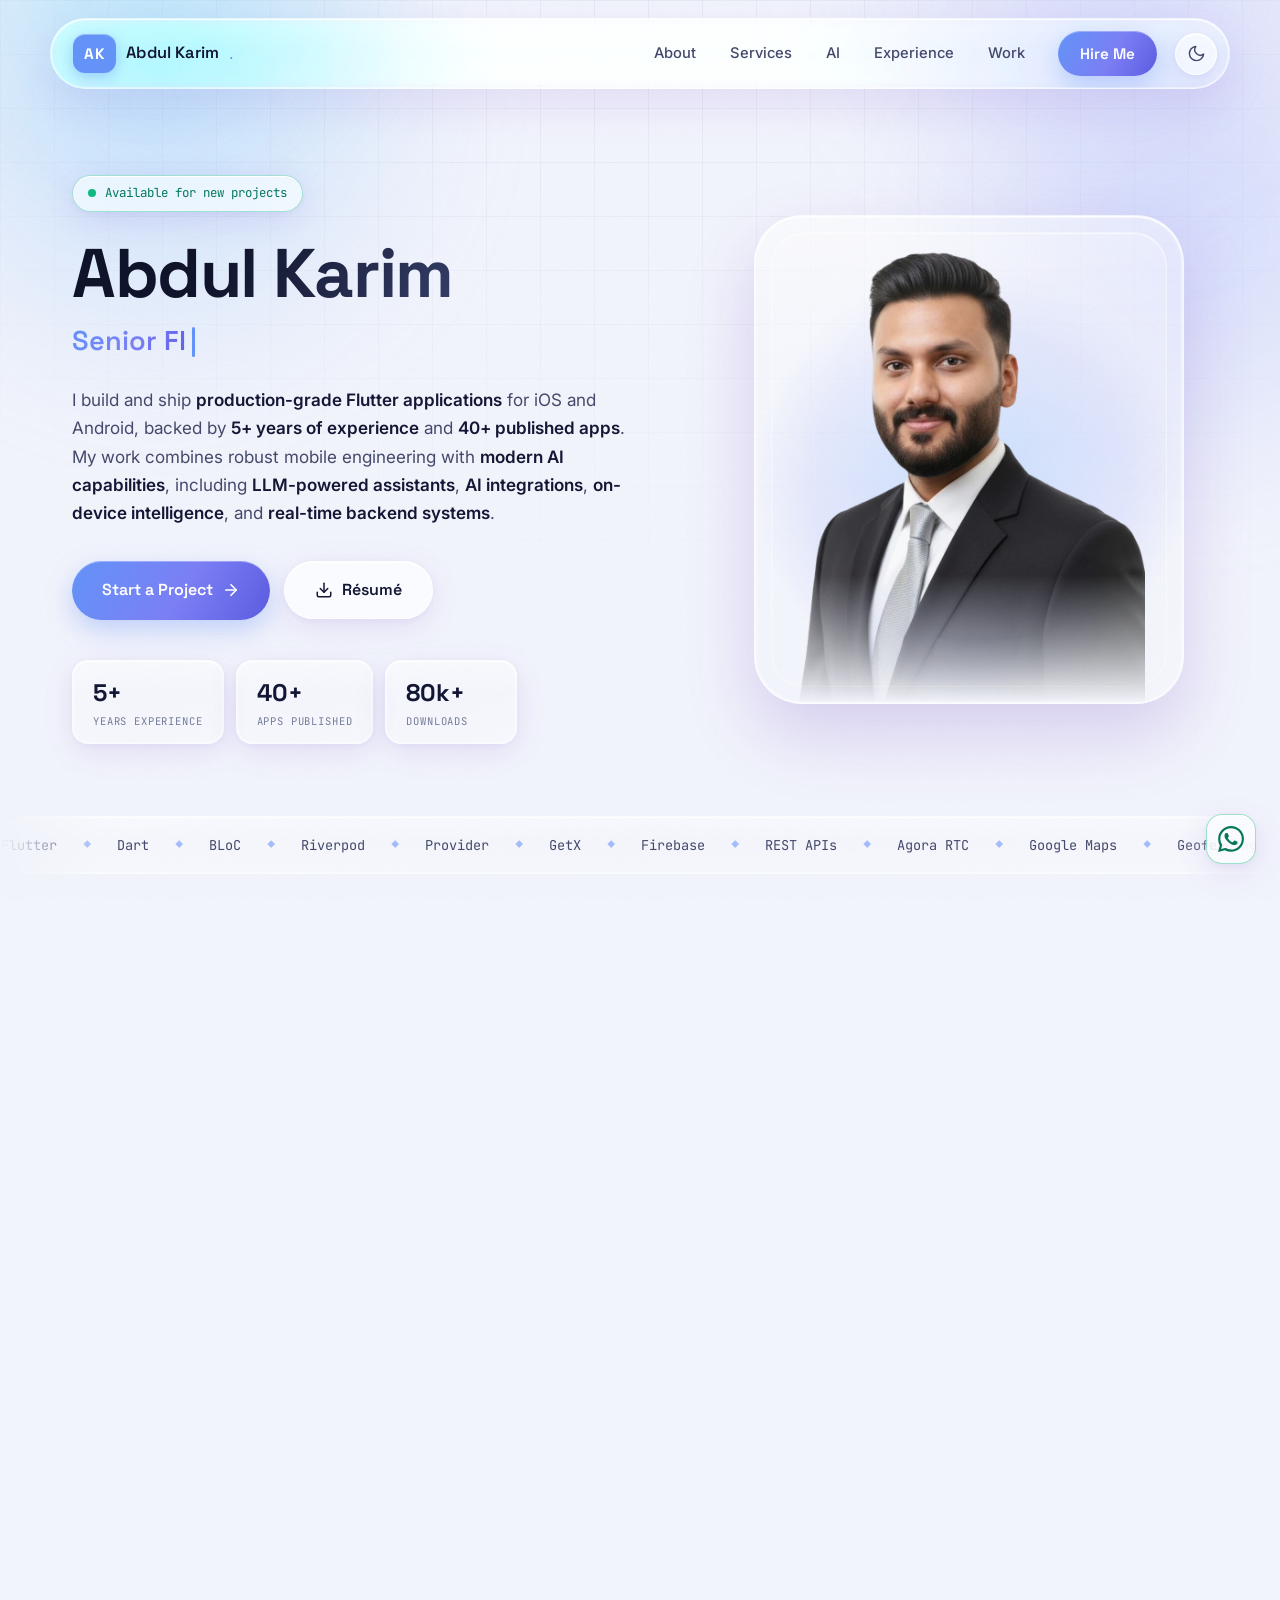
==== commit 867e5013: "Updated content and design" ====
--- a/index.html
+++ b/index.html
@@ -58,8 +58,7 @@
     <div class="container header__inner">
       <a href="#home" class="header__logo" aria-label="Abdul Karim — home">
         <span class="header__logo-mark">AK</span>
-        <span class="header__logo-text">Abdul&nbsp;Karim</span>
-        <!-- <span class="header__logo-dot">.</span> -->
+        <span class="header__logo-text">Abdul&nbsp;Karim</span> <span class="header__logo-dot">.</span>
       </a>
       <nav class="header__nav" id="navMenu" aria-label="Primary">
         <span class="nav-glider" aria-hidden="true"></span>
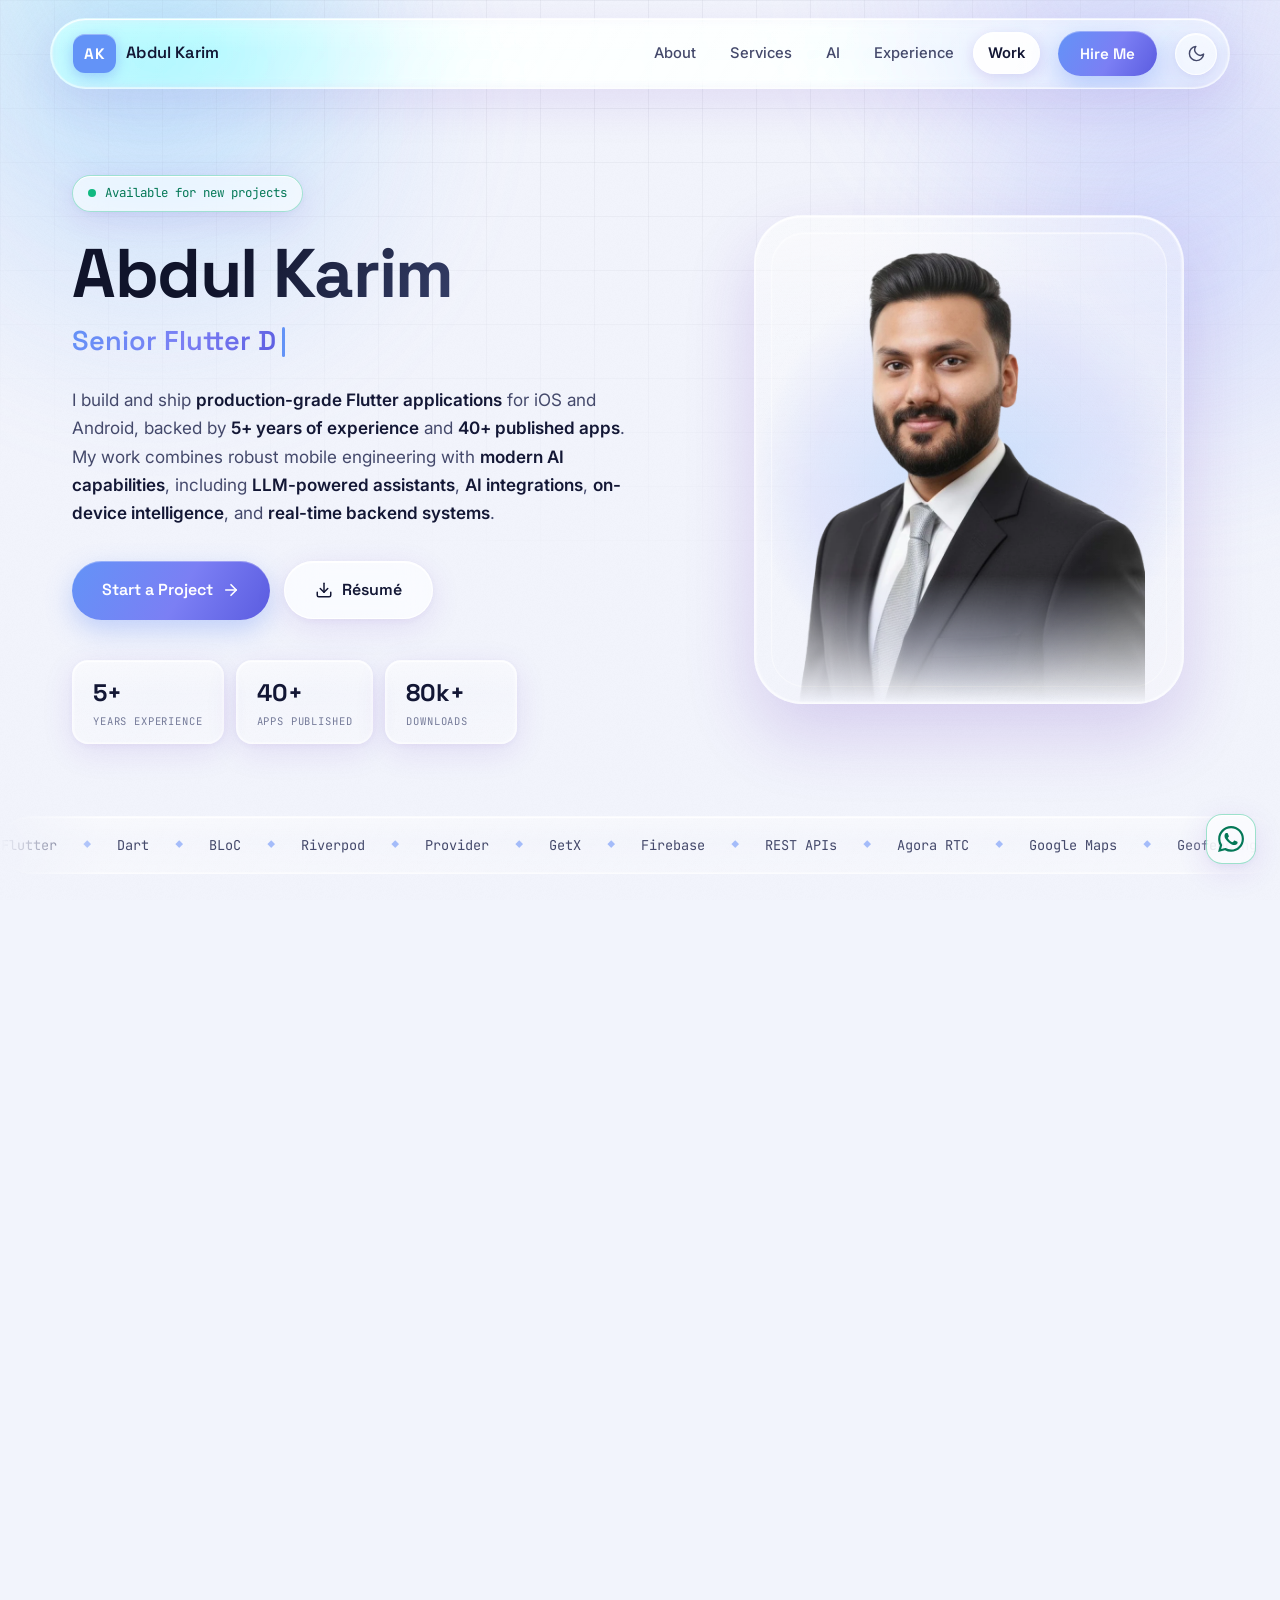
==== commit 4f0d210b: "Updated content and design" ====
--- a/index.html
+++ b/index.html
@@ -58,7 +58,8 @@
     <div class="container header__inner">
       <a href="#home" class="header__logo" aria-label="Abdul Karim — home">
         <span class="header__logo-mark">AK</span>
-        <span class="header__logo-text">Abdul&nbsp;Karim</span> <span class="header__logo-dot">.</span>
+        <span class="header__logo-text">Abdul&nbsp;Karim</span> 
+        <!-- <span class="header__logo-dot">.</span> -->
       </a>
       <nav class="header__nav" id="navMenu" aria-label="Primary">
         <span class="nav-glider" aria-hidden="true"></span>
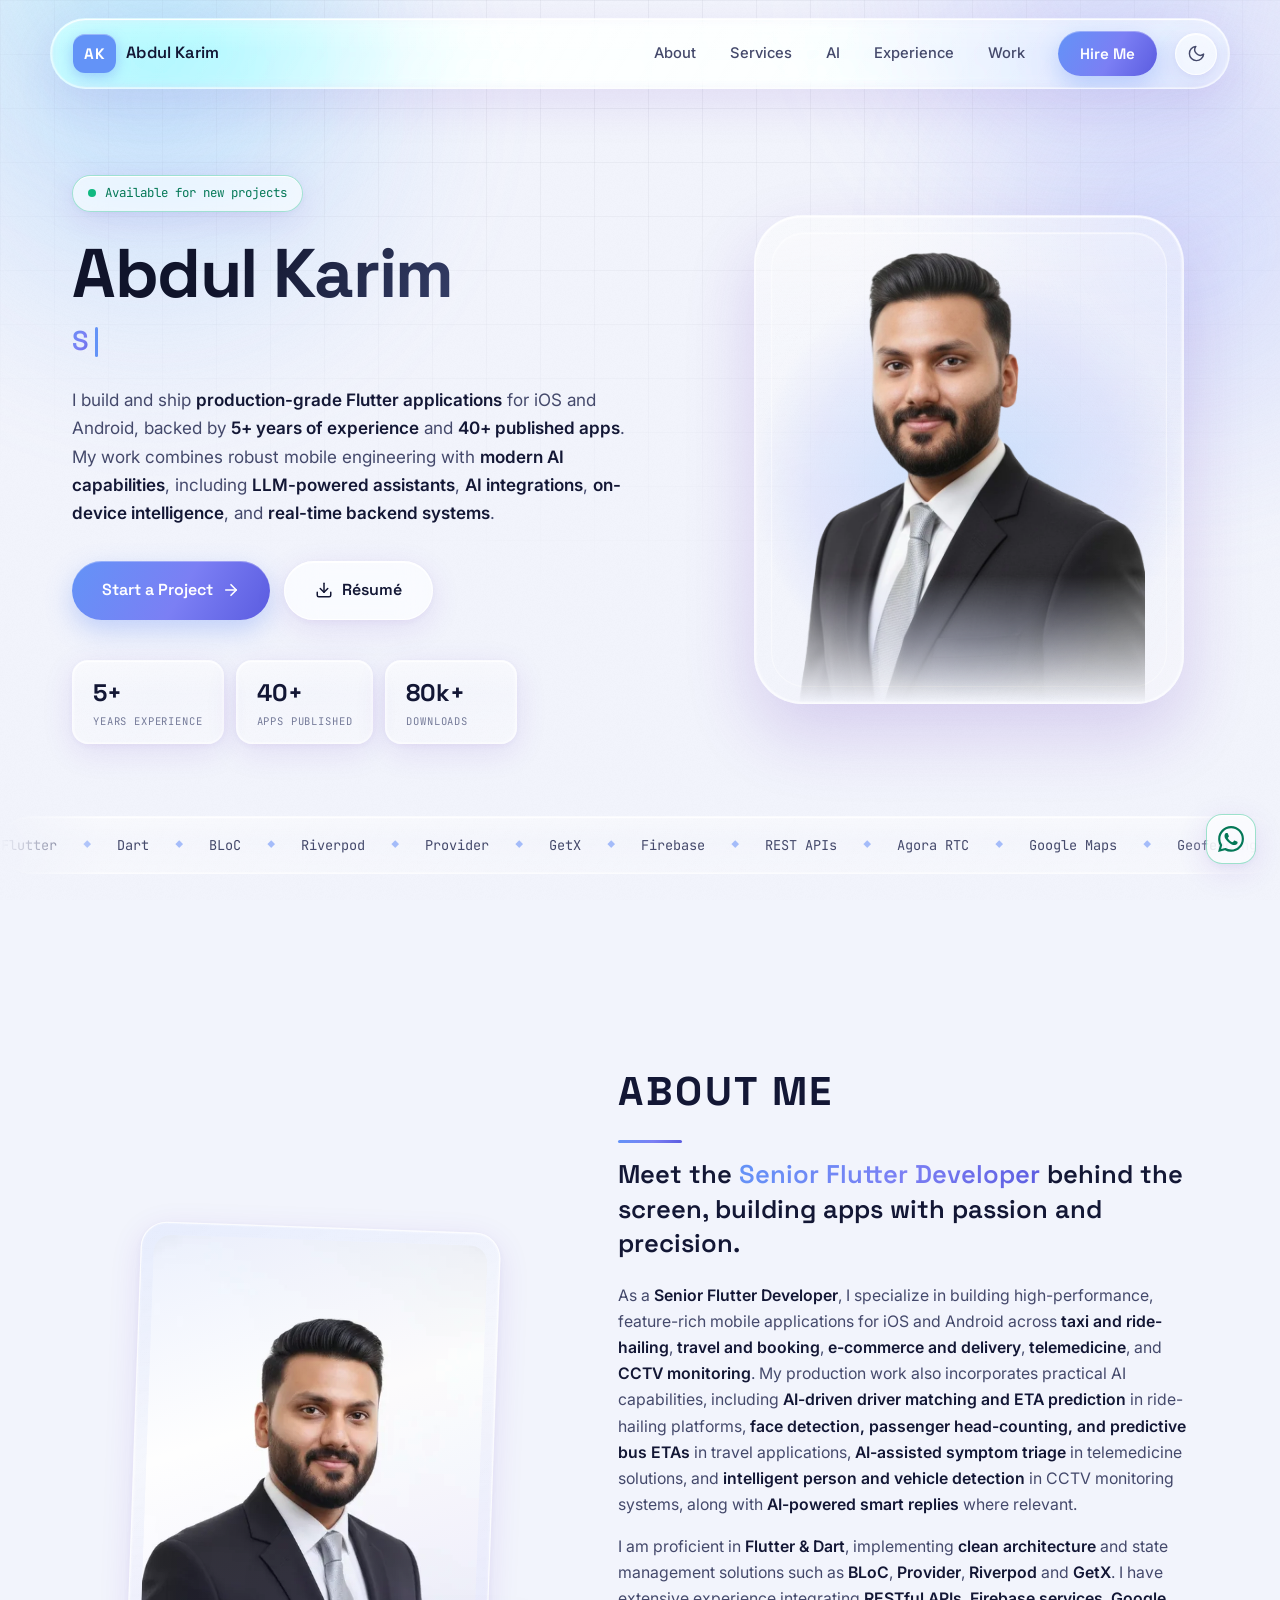
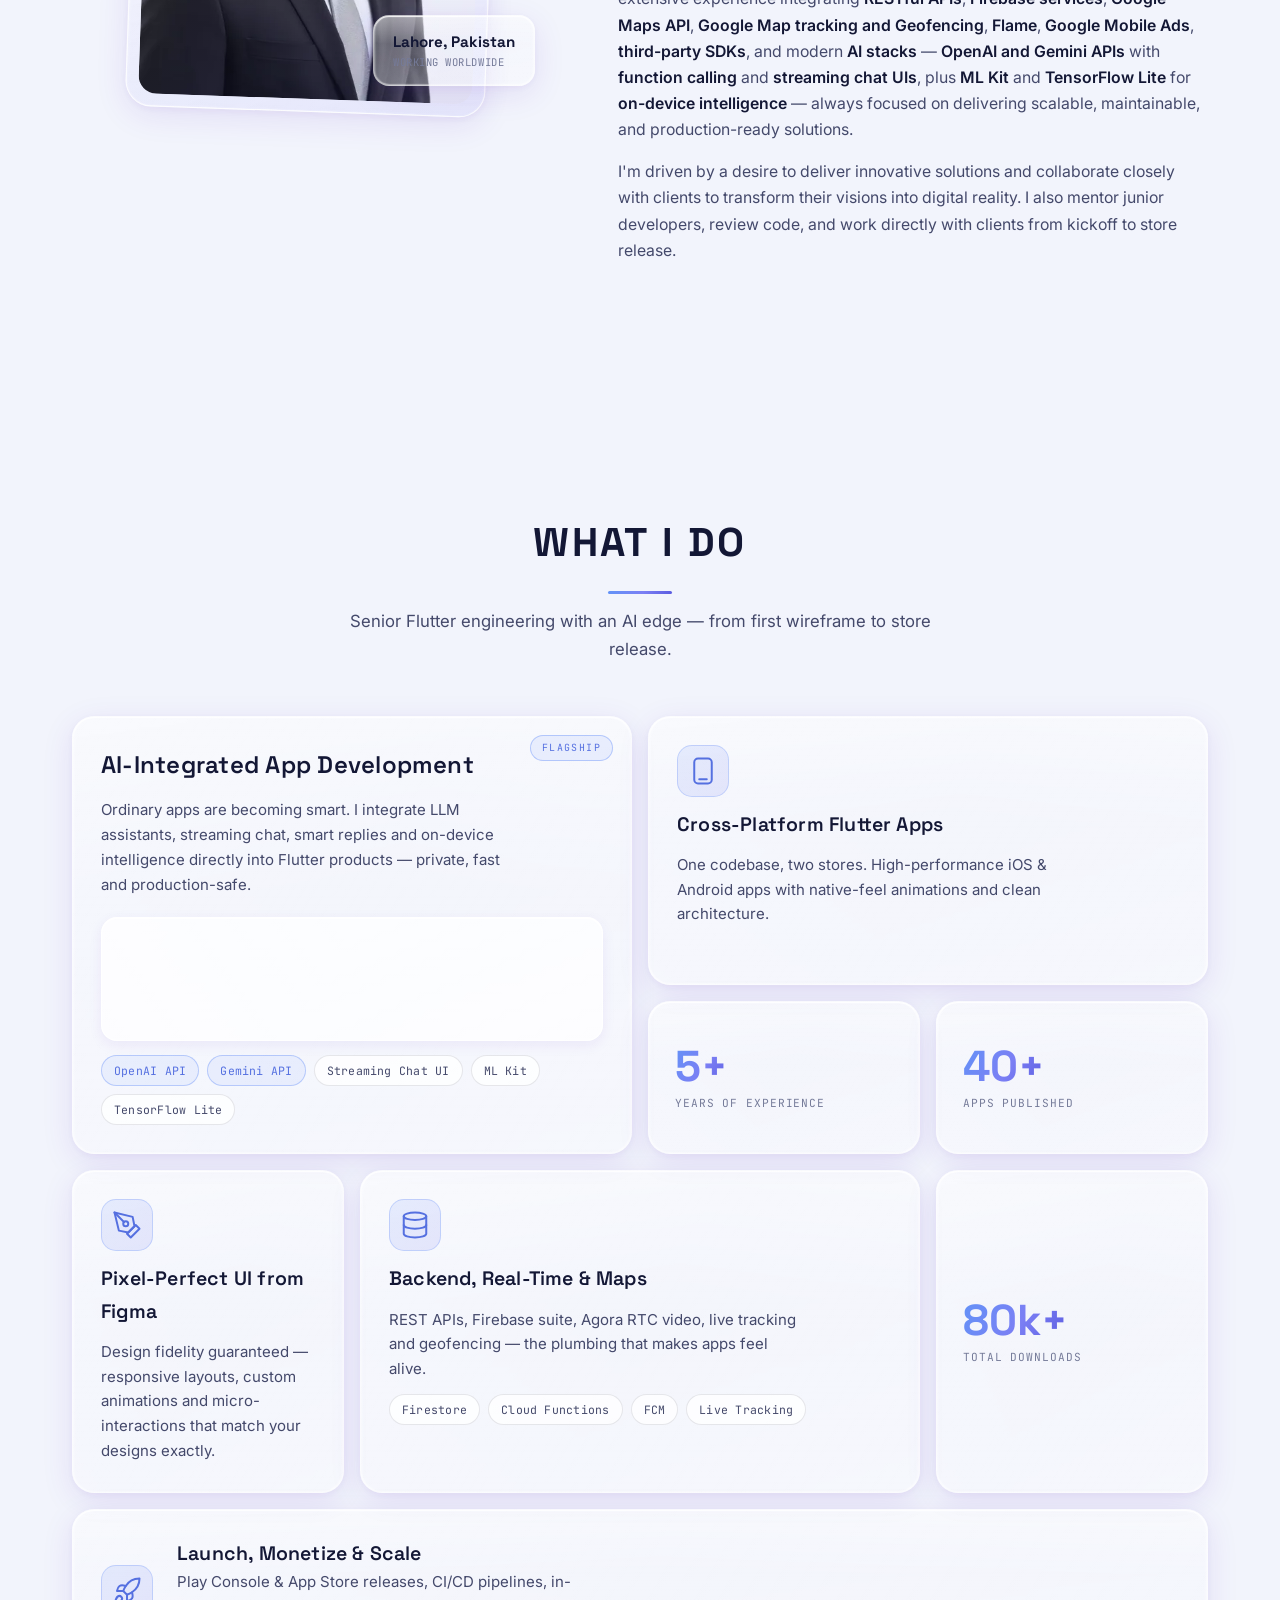
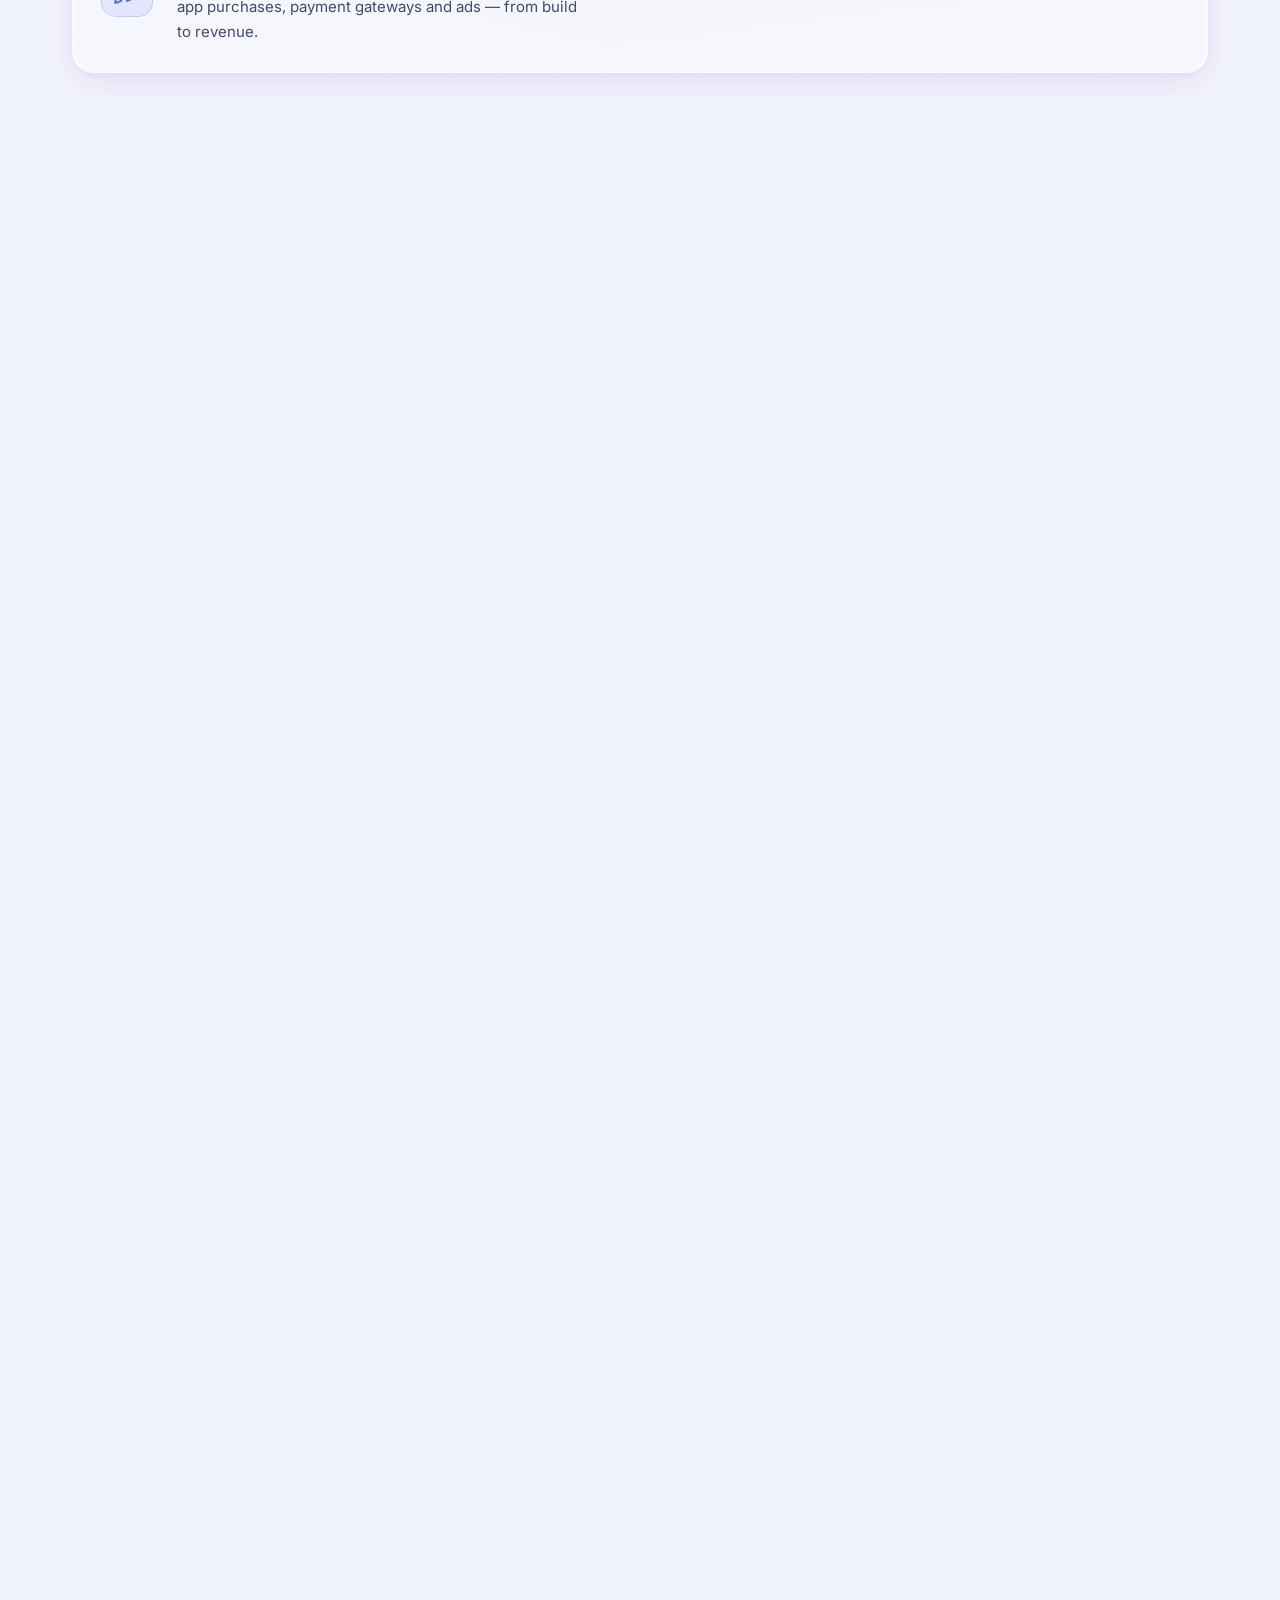
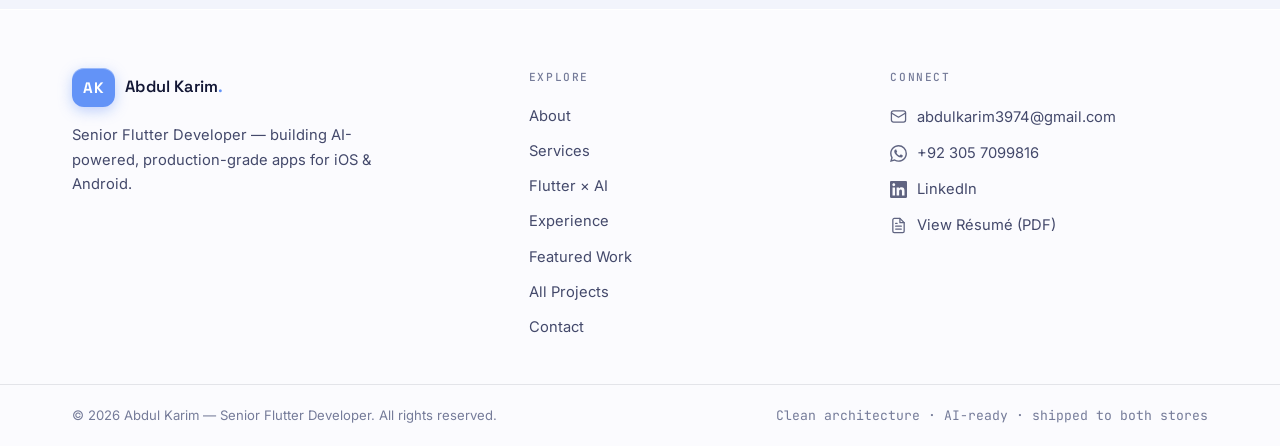
==== commit 7ddf8e6b: "Updated content and design" ====
--- a/index.html
+++ b/index.html
@@ -4,19 +4,19 @@
   <meta charset="UTF-8">
   <meta name="viewport" content="width=device-width, initial-scale=1.0">
   <title>Abdul Karim — Senior Flutter Developer | AI-Powered App Development</title>
-  <meta name="description" content="Senior Flutter Developer with 5+ years and 40+ apps published for iOS & Android. High-performance cross-platform apps with clean architecture, real-time backends and AI integration — 80k+ downloads.">
+  <meta name="description" content="Senior Flutter Developer with 5+ years and 40+ apps published for iOS & Android. High-performance cross-platform apps with clean architecture, real-time backends and AI integration">
   <meta name="theme-color" content="#f2f4fc">
   <link rel="icon" type="image/svg+xml" href="favicon.svg">
   <link rel="canonical" href="https://abdulkarim-portfolio.netlify.app/">
 
   <meta property="og:type" content="website">
   <meta property="og:title" content="Abdul Karim — Senior Flutter Developer | AI-Powered App Development">
-  <meta property="og:description" content="5+ years, 40+ apps published, 80k+ downloads. Cross-platform Flutter apps with clean architecture, real-time backends and AI integration.">
+  <meta property="og:description" content="5+ years, 40+ apps published. Cross-platform Flutter apps with clean architecture, real-time backends and AI integration.">
   <meta property="og:url" content="https://abdulkarim-portfolio.netlify.app/">
   <meta property="og:image" content="https://abdulkarim-portfolio.netlify.app/images/opt/og-image.jpg">
   <meta name="twitter:card" content="summary_large_image">
   <meta name="twitter:title" content="Abdul Karim — Senior Flutter Developer | AI-Powered App Development">
-  <meta name="twitter:description" content="40+ apps published, 80k+ downloads. AI-integrated, clean architecture, shipped to both stores.">
+  <meta name="twitter:description" content="40+ apps published. AI-integrated, clean architecture, shipped to both stores.">
   <meta name="twitter:image" content="https://abdulkarim-portfolio.netlify.app/images/opt/og-image.jpg">
 
   <link rel="preconnect" href="https://fonts.googleapis.com">
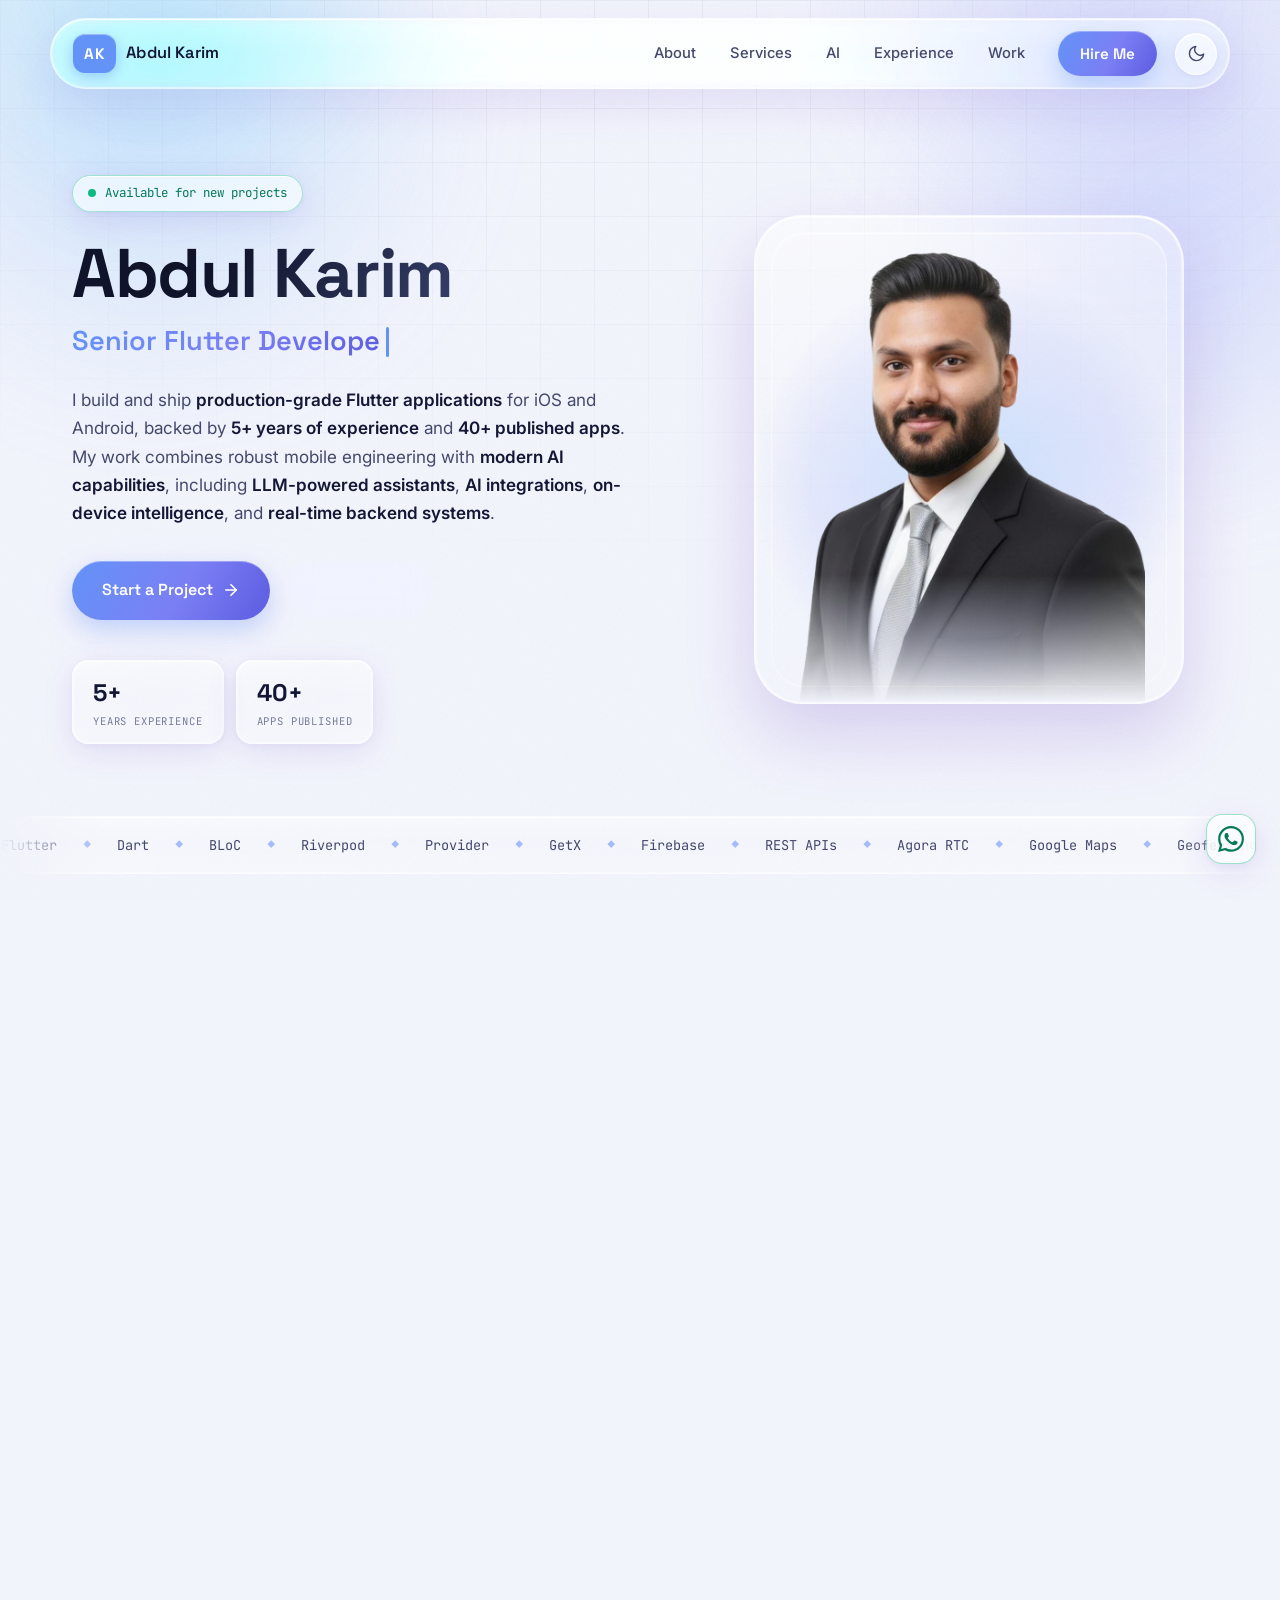
==== commit 761dd5a6: "Updated content and design" ====
--- a/index.html
+++ b/index.html
@@ -117,7 +117,6 @@
           <dl class="hero__stats" data-reveal style="--d:.32s">
             <div class="hero__stat glass"><dt>Years experience</dt><dd><span data-count="5">0</span>+</dd></div>
             <div class="hero__stat glass"><dt>Apps published</dt><dd><span data-count="40">0</span>+</dd></div>
-            <div class="hero__stat glass"><dt>Downloads</dt><dd><span data-count="80">0</span>k+</dd></div>
           </dl>
         </div>
 
@@ -247,11 +246,6 @@
             </div>
           </article>
 
-          <article class="bento__tile bento__tile--stat glass tilt" data-reveal style="--d:.22s">
-            <span class="bento__stat-num"><span data-count="80">0</span>k+</span>
-            <span class="bento__stat-label">Total downloads</span>
-          </article>
-
           <article class="bento__tile bento__tile--wide bento__tile--last glass tilt" data-reveal style="--d:.26s">
             <div class="bento__icon" aria-hidden="true">
               <svg width="30" height="30" viewBox="0 0 24 24" fill="none" stroke="currentColor" stroke-width="1.6" stroke-linecap="round" stroke-linejoin="round"><path d="M4.5 16.5c-1.5 1.26-2 5-2 5s3.74-.5 5-2c.71-.84.7-2.13-.09-2.91a2.18 2.18 0 0 0-2.91-.09z"/><path d="m12 15-3-3a22 22 0 0 1 2-3.95A12.88 12.88 0 0 1 22 2c0 2.72-.78 7.5-6 11a22.35 22.35 0 0 1-4 2z"/><path d="M9 12H4s.55-3.03 2-4c1.62-1.08 5 0 5 0"/><path d="M12 15v5s3.03-.55 4-2c1.08-1.62 0-5 0-5"/></svg>
@@ -393,7 +387,7 @@
             </div>
             <div class="timeline__card glass">
               <h3 class="timeline__role">Senior Flutter Developer</h3>
-              <p class="timeline__desc">Shipped large-scale Flutter releases across the <strong>Clust</strong> ride-hailing platform (Driver &amp; Customer — 10k+ downloads), <strong>KollySM</strong> e-commerce &amp; delivery, <strong>Clodocs</strong> telemedicine and <strong>Fillao</strong> — with AI built into the products: AI driver matching &amp; ETA prediction in Clust, recommendations in KollySM, symptom triage in Clodocs and smart replies in Fillao — using BLoC, Provider, Riverpod and GetX.</p>
+              <p class="timeline__desc">Shipped large-scale Flutter releases across the <strong>Clust</strong> ride-hailing platform (Driver &amp; Customer), <strong>KollySM</strong> e-commerce &amp; delivery, <strong>Clodocs</strong> telemedicine and <strong>Fillao</strong> — with AI built into the products: AI driver matching &amp; ETA prediction in Clust, recommendations in KollySM, symptom triage in Clodocs and smart replies in Fillao — using BLoC, Provider, Riverpod and GetX.</p>
               <div class="pill-row"><span class="pill">Flutter</span><span class="pill pill--accent">AI Features</span><span class="pill">Riverpod</span><span class="pill">GetX</span><span class="pill">Google Maps</span></div>
             </div>
           </li>
@@ -452,10 +446,7 @@
           <div class="featured__content">
             <span class="featured__kicker">Ride-hailing · Albania</span>
             <h3 class="featured__title">Clust — Driver &amp; Customer</h3>
-            <span class="metric-badge">
-              <svg width="15" height="15" viewBox="0 0 24 24" fill="none" stroke="currentColor" stroke-width="2" stroke-linecap="round" stroke-linejoin="round" aria-hidden="true"><path d="M16 21v-2a4 4 0 0 0-4-4H6a4 4 0 0 0-4 4v2"/><circle cx="9" cy="7" r="4"/><path d="M22 21v-2a4 4 0 0 0-3-3.87"/><path d="M16 3.13a4 4 0 0 1 0 7.75"/></svg>
-              10k+ downloads
-            </span>
+            
             <p class="featured__desc">Albania's ride-hailing platform, end to end: a passenger app that feels instant from request to arrival — one-tap booking, AI-matched drivers with predicted ETAs, fare estimates, live tracking, in-app chat — and a driver app with AI ride dispatch, navigation and daily earnings. Serving riders across Tirana, Durës, Vlorë and Sarandë.</p>
             <div class="pill-row">
               <span class="pill pill--accent">Flutter</span><span class="pill pill--accent">AI Matching</span><span class="pill">ETA Prediction</span><span class="pill">Firebase</span><span class="pill">Google Maps</span><span class="pill">Realtime DB</span>
@@ -613,7 +604,7 @@
             <div class="pcard__thumb"><img decoding="async" srcset="images/showcase/clust_s1.webp 1600w, images/showcase/clust_s1-m.webp 800w" sizes="(max-width: 768px) 92vw, 620px" src="images/showcase/clust_s1.webp" alt="Clust Customer showcase" loading="lazy" width="1600" height="1000"></div>
             <div class="pcard__body">
               <h3>Clust Customer</h3>
-              <p>Taxi booking with 10k+ downloads — AI-matched drivers with predicted ETAs, fare estimates, multi-stop trips, live tracking and cash or card payments.</p>
+              <p>Taxi booking — AI-matched drivers with predicted ETAs, fare estimates, multi-stop trips, live tracking and cash or card payments.</p>
               <div class="pill-row"><span class="pill">Flutter</span><span class="pill">Firebase</span><span class="pill">Maps</span></div>
               <div class="pcard__stores">
                 <a href="https://play.google.com/store/apps/details?id=com.clust.customer&hl=en" class="store-btn store-btn--sm" target="_blank" rel="noopener noreferrer" aria-label="Clust Customer on Google Play">
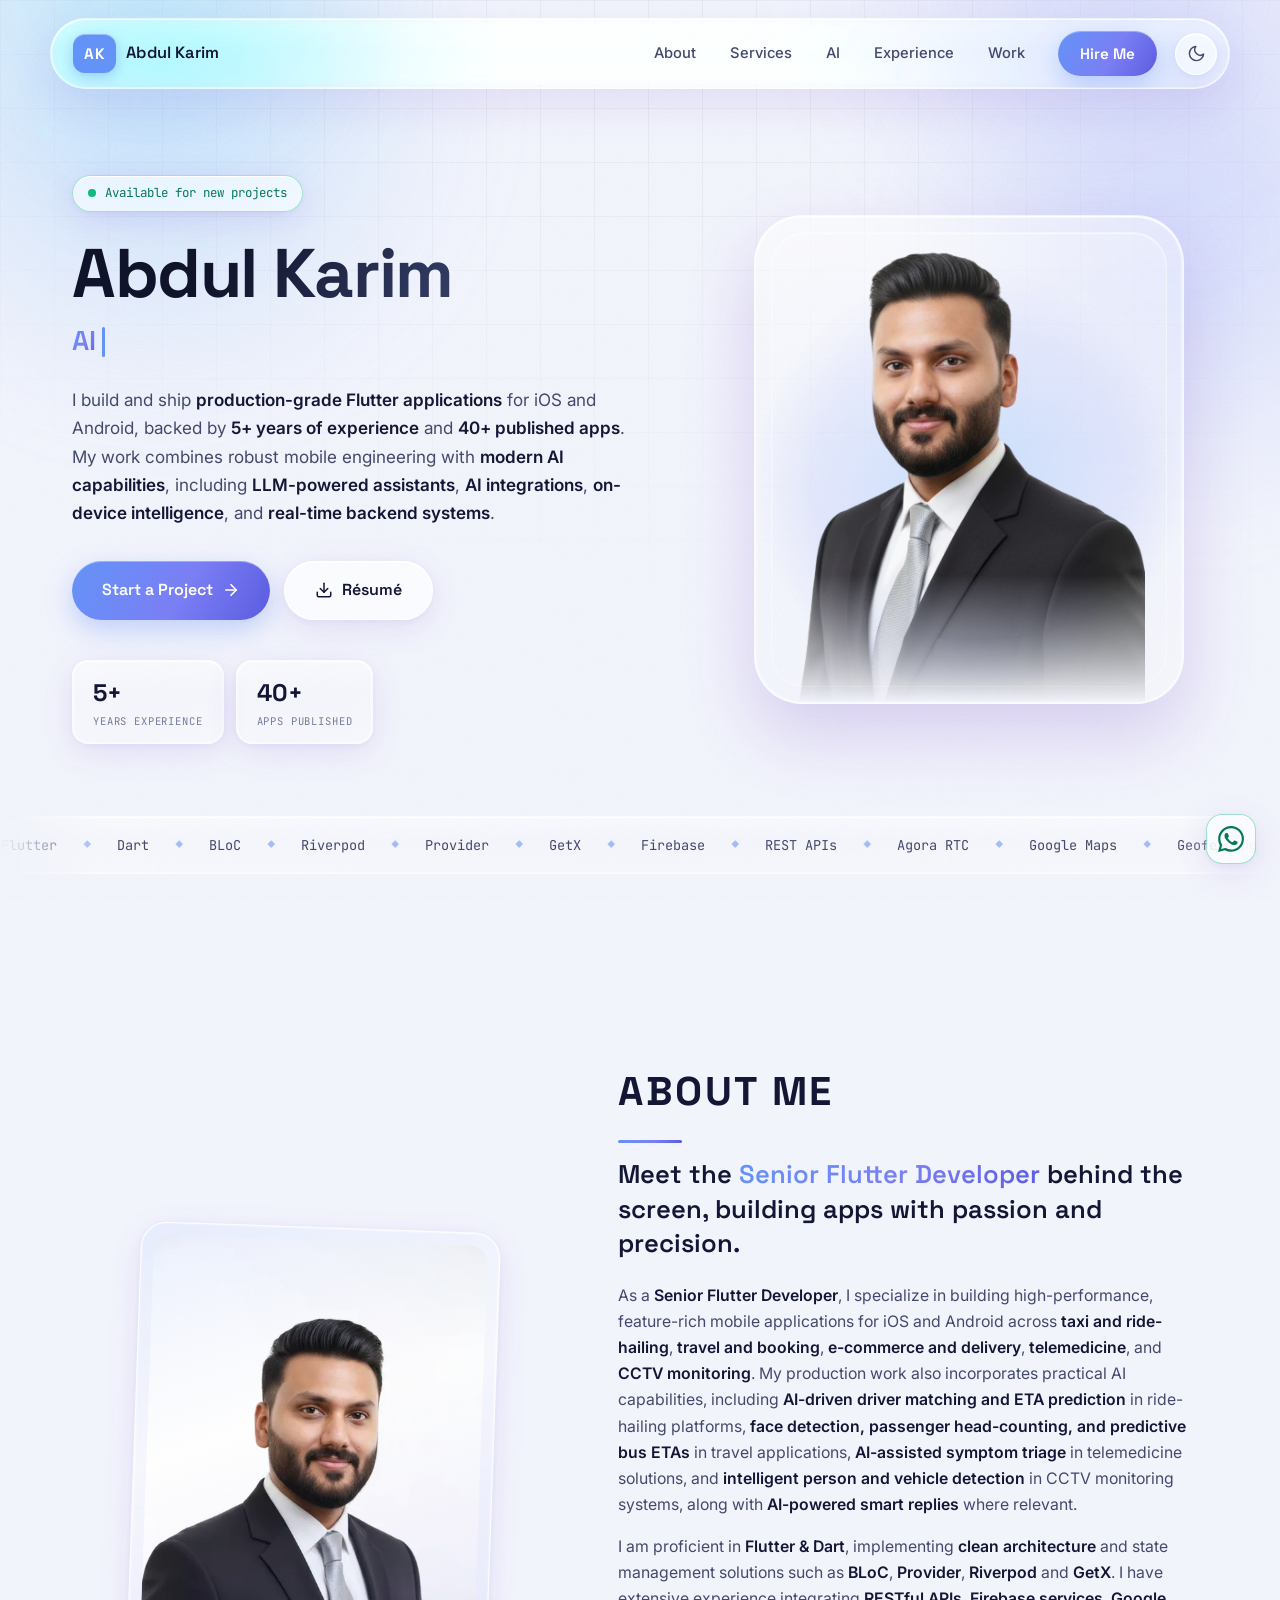
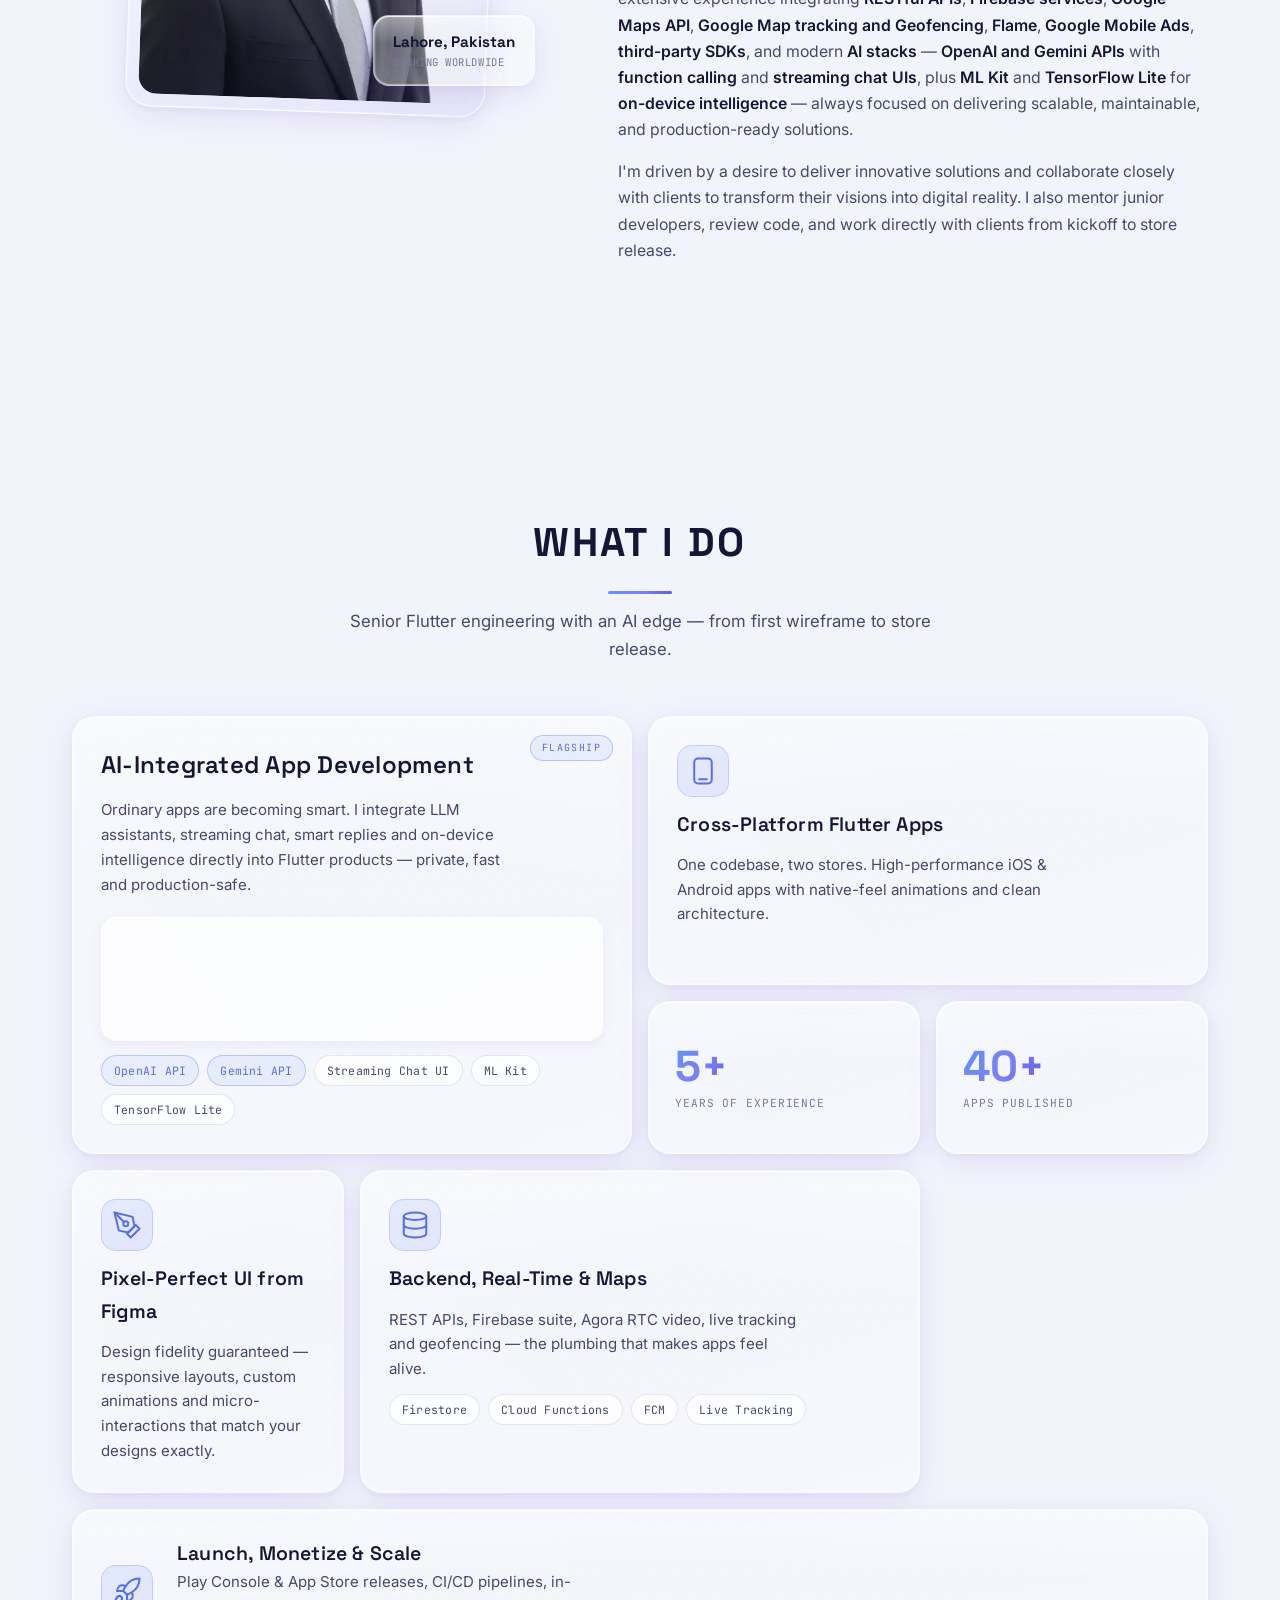
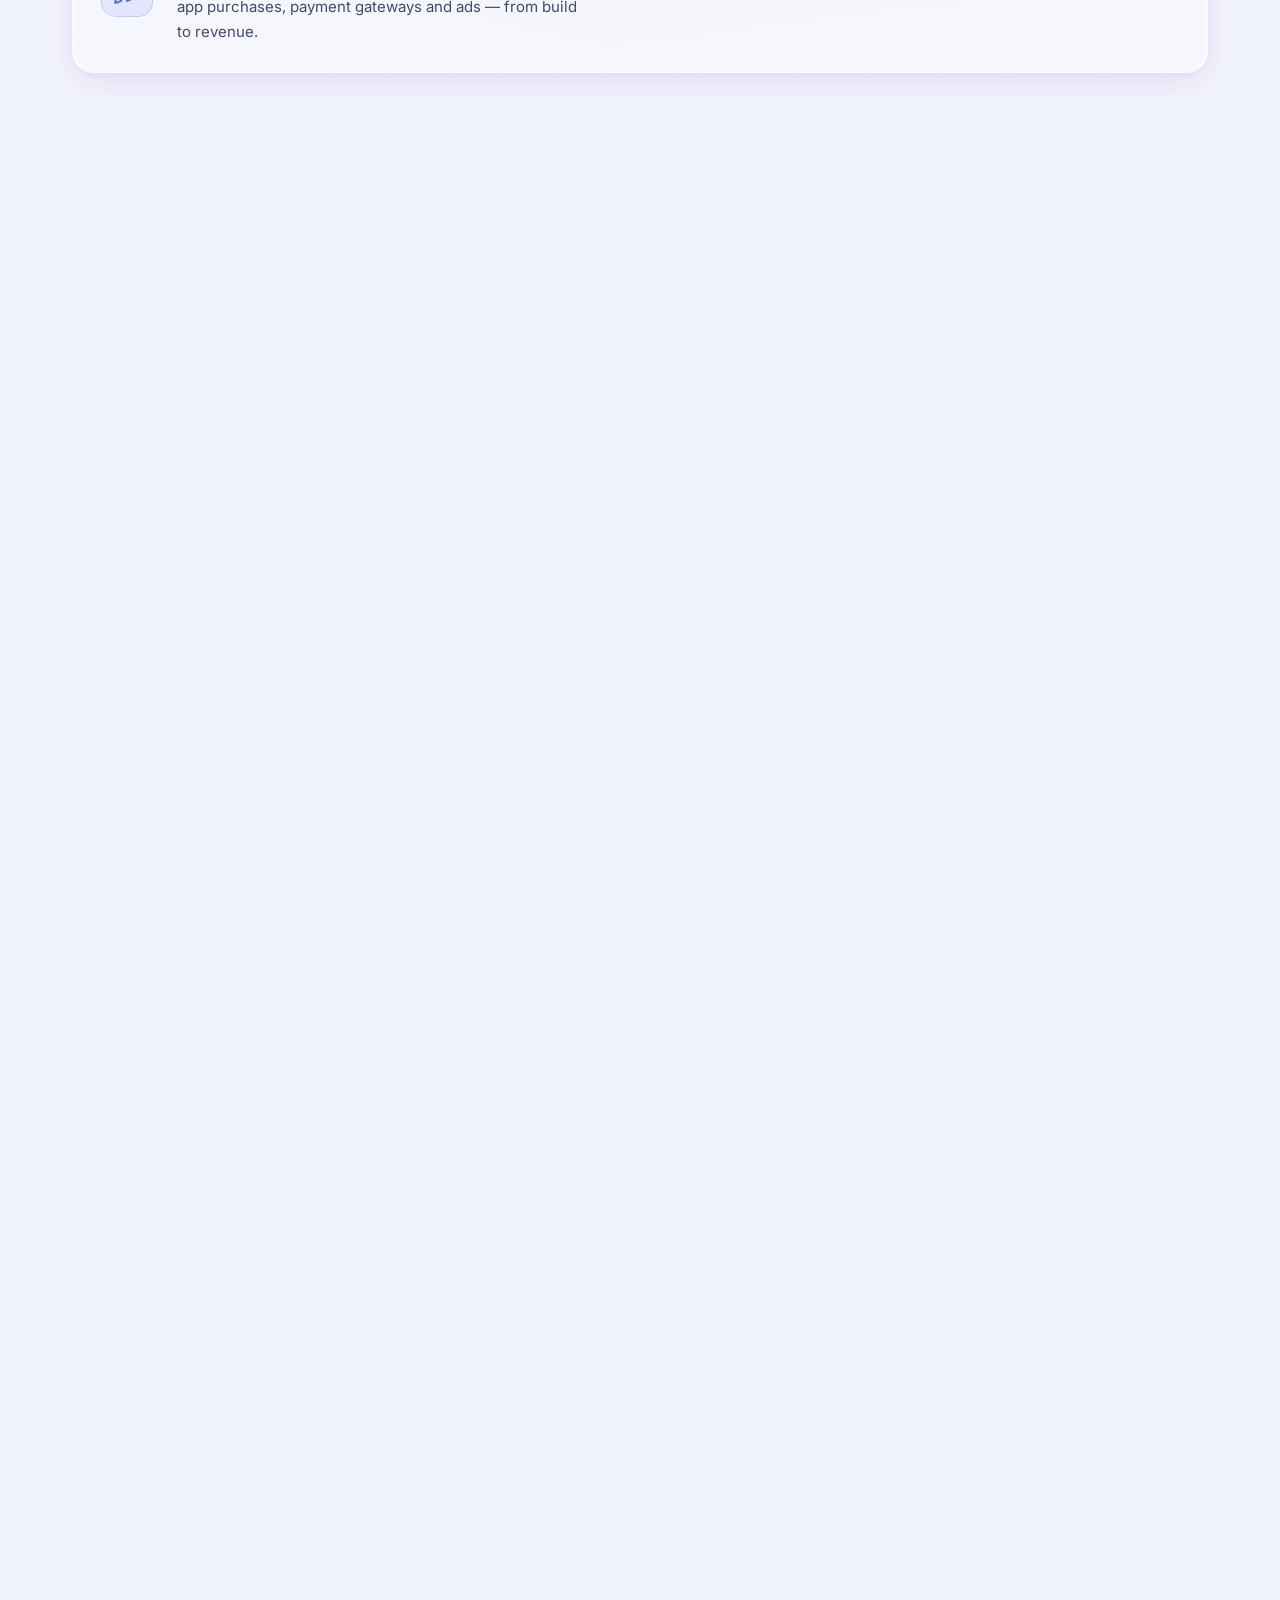
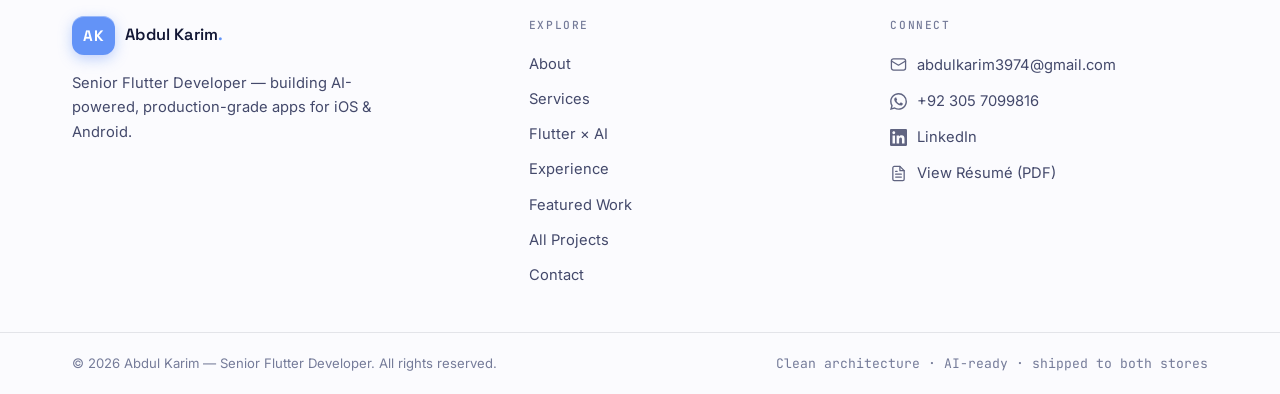
==== commit 74f47b90: "Updated content and design" ====
--- a/index.html
+++ b/index.html
@@ -13,11 +13,14 @@
   <meta property="og:title" content="Abdul Karim — Senior Flutter Developer | AI-Powered App Development">
   <meta property="og:description" content="5+ years, 40+ apps published. Cross-platform Flutter apps with clean architecture, real-time backends and AI integration.">
   <meta property="og:url" content="https://abdulkarim-portfolio.netlify.app/">
-  <meta property="og:image" content="https://abdulkarim-portfolio.netlify.app/images/opt/og-image.jpg">
+  <meta property="og:image" content="https://abdulkarim-portfolio.netlify.app/images/opt/og-image.png">
+  <meta property="og:image:width" content="2856">
+  <meta property="og:image:height" content="1348">
+  <meta property="og:image:alt" content="Abdul Karim — Senior Flutter Developer | AI-Powered App Development">
   <meta name="twitter:card" content="summary_large_image">
   <meta name="twitter:title" content="Abdul Karim — Senior Flutter Developer | AI-Powered App Development">
   <meta name="twitter:description" content="40+ apps published. AI-integrated, clean architecture, shipped to both stores.">
-  <meta name="twitter:image" content="https://abdulkarim-portfolio.netlify.app/images/opt/og-image.jpg">
+  <meta name="twitter:image" content="https://abdulkarim-portfolio.netlify.app/images/opt/og-image.png">
 
   <link rel="preconnect" href="https://fonts.googleapis.com">
   <link rel="preconnect" href="https://fonts.gstatic.com" crossorigin>
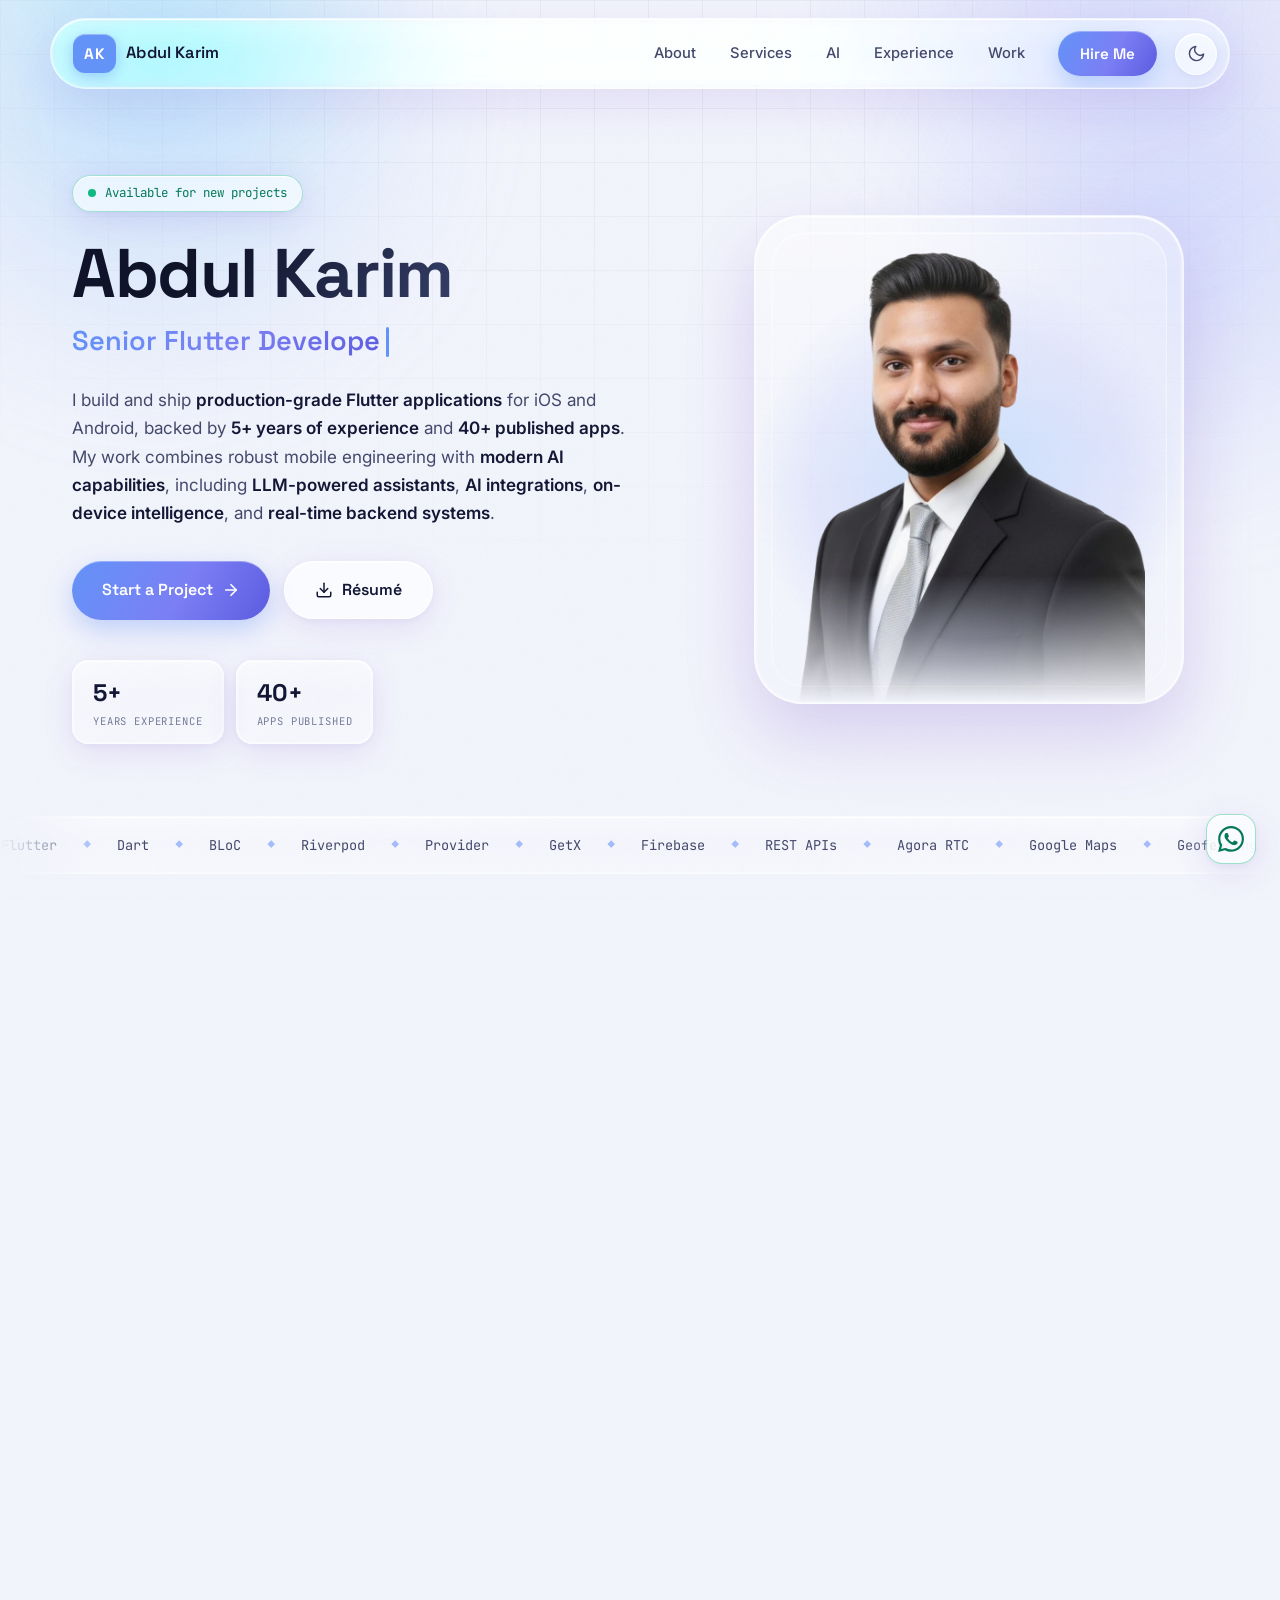
==== commit 35e19b4c: "Fix WhatsApp preview: lightweight og image" ====
--- a/index.html
+++ b/index.html
@@ -13,14 +13,14 @@
   <meta property="og:title" content="Abdul Karim — Senior Flutter Developer | AI-Powered App Development">
   <meta property="og:description" content="5+ years, 40+ apps published. Cross-platform Flutter apps with clean architecture, real-time backends and AI integration.">
   <meta property="og:url" content="https://abdulkarim-portfolio.netlify.app/">
-  <meta property="og:image" content="https://abdulkarim-portfolio.netlify.app/images/opt/og-image.png">
-  <meta property="og:image:width" content="2856">
-  <meta property="og:image:height" content="1348">
+  <meta property="og:image" content="https://abdulkarim-portfolio.netlify.app/images/opt/og-preview.jpg">
+  <meta property="og:image:width" content="1200">
+  <meta property="og:image:height" content="566">
   <meta property="og:image:alt" content="Abdul Karim — Senior Flutter Developer | AI-Powered App Development">
   <meta name="twitter:card" content="summary_large_image">
   <meta name="twitter:title" content="Abdul Karim — Senior Flutter Developer | AI-Powered App Development">
   <meta name="twitter:description" content="40+ apps published. AI-integrated, clean architecture, shipped to both stores.">
-  <meta name="twitter:image" content="https://abdulkarim-portfolio.netlify.app/images/opt/og-image.png">
+  <meta name="twitter:image" content="https://abdulkarim-portfolio.netlify.app/images/opt/og-preview.jpg">
 
   <link rel="preconnect" href="https://fonts.googleapis.com">
   <link rel="preconnect" href="https://fonts.gstatic.com" crossorigin>
